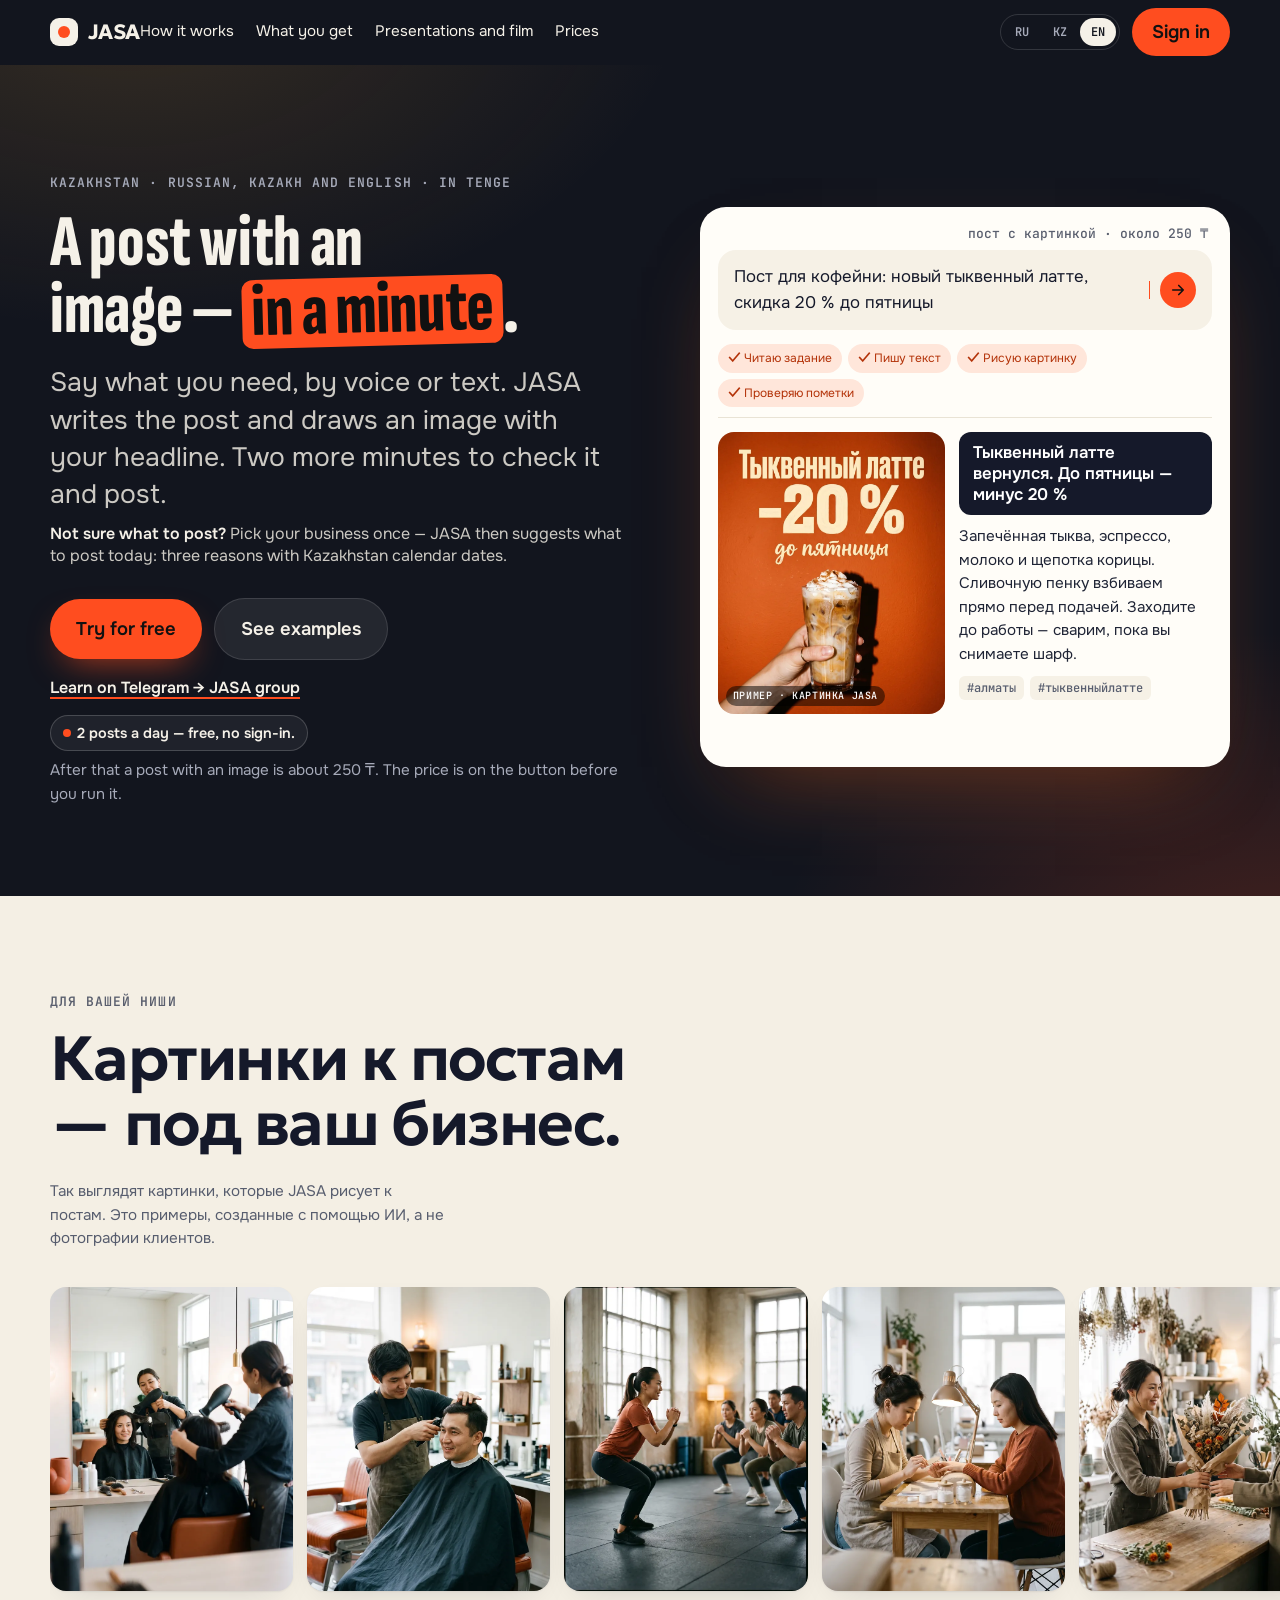
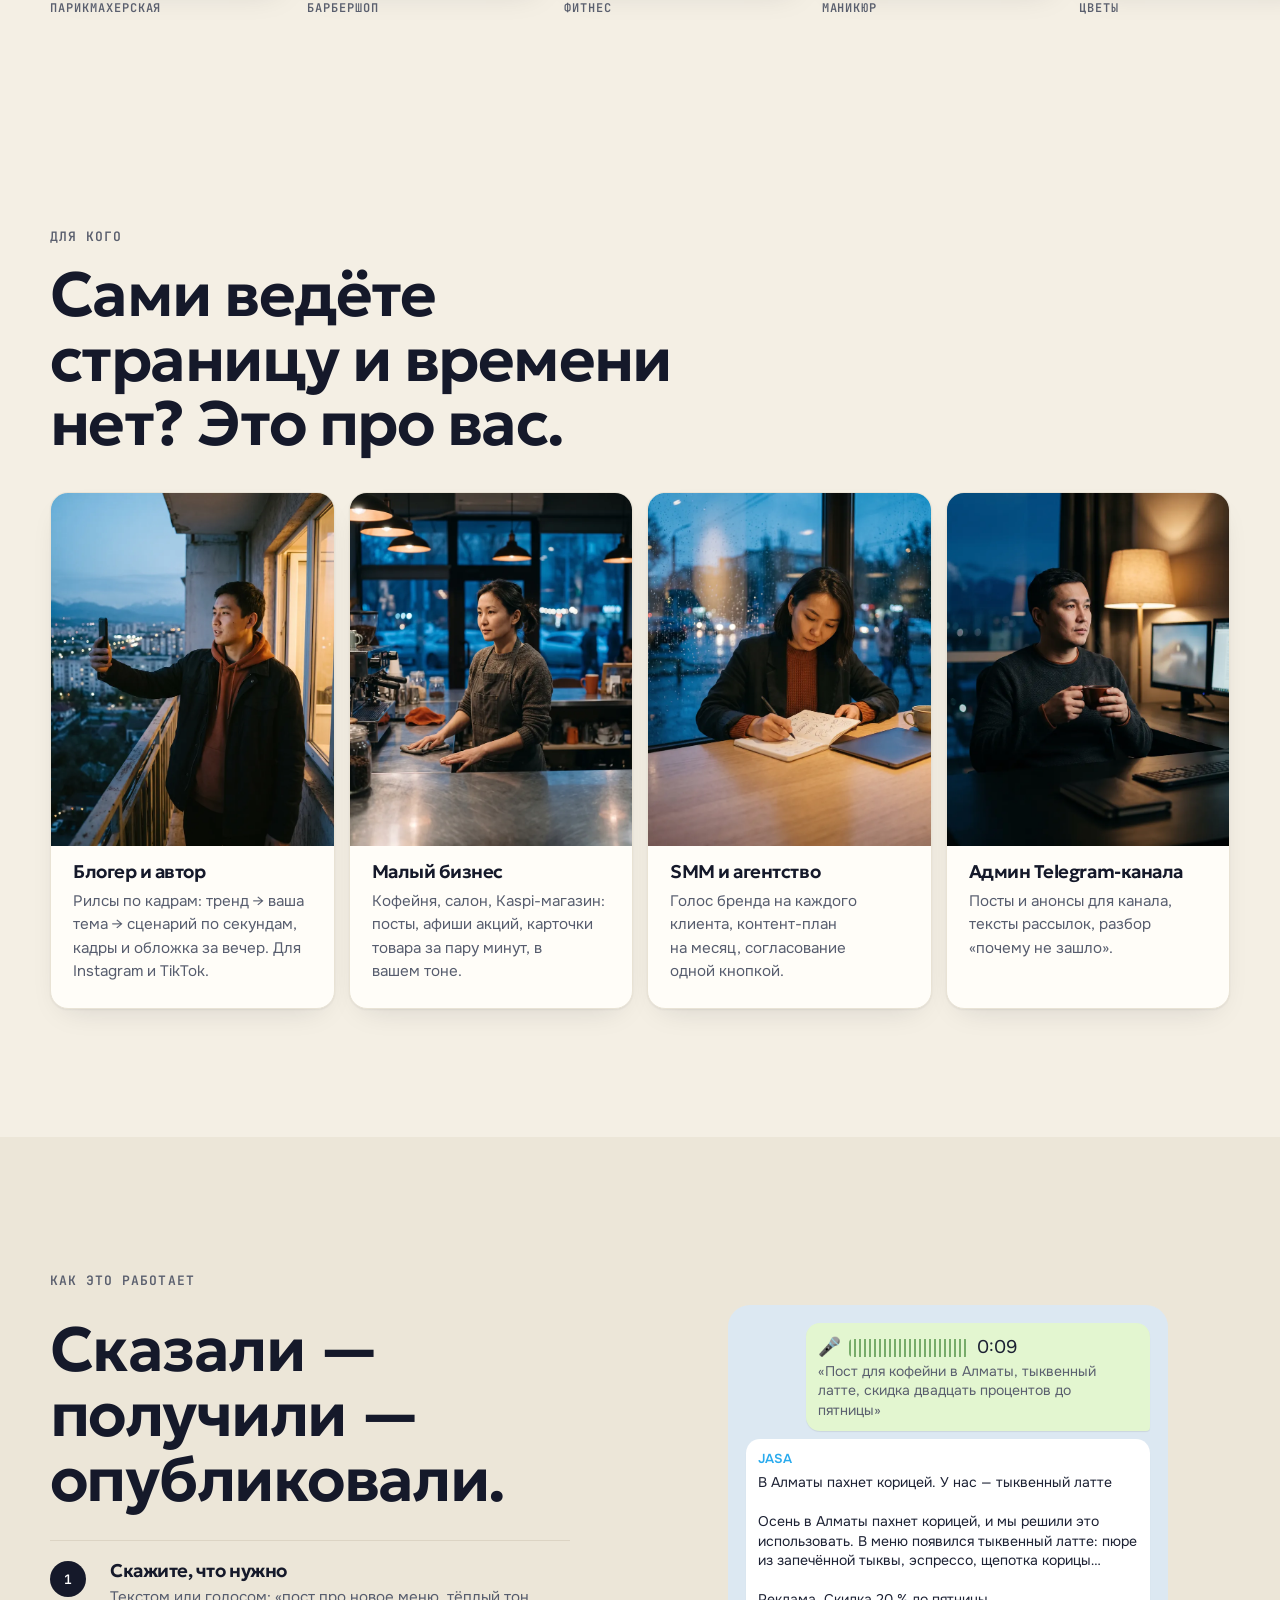
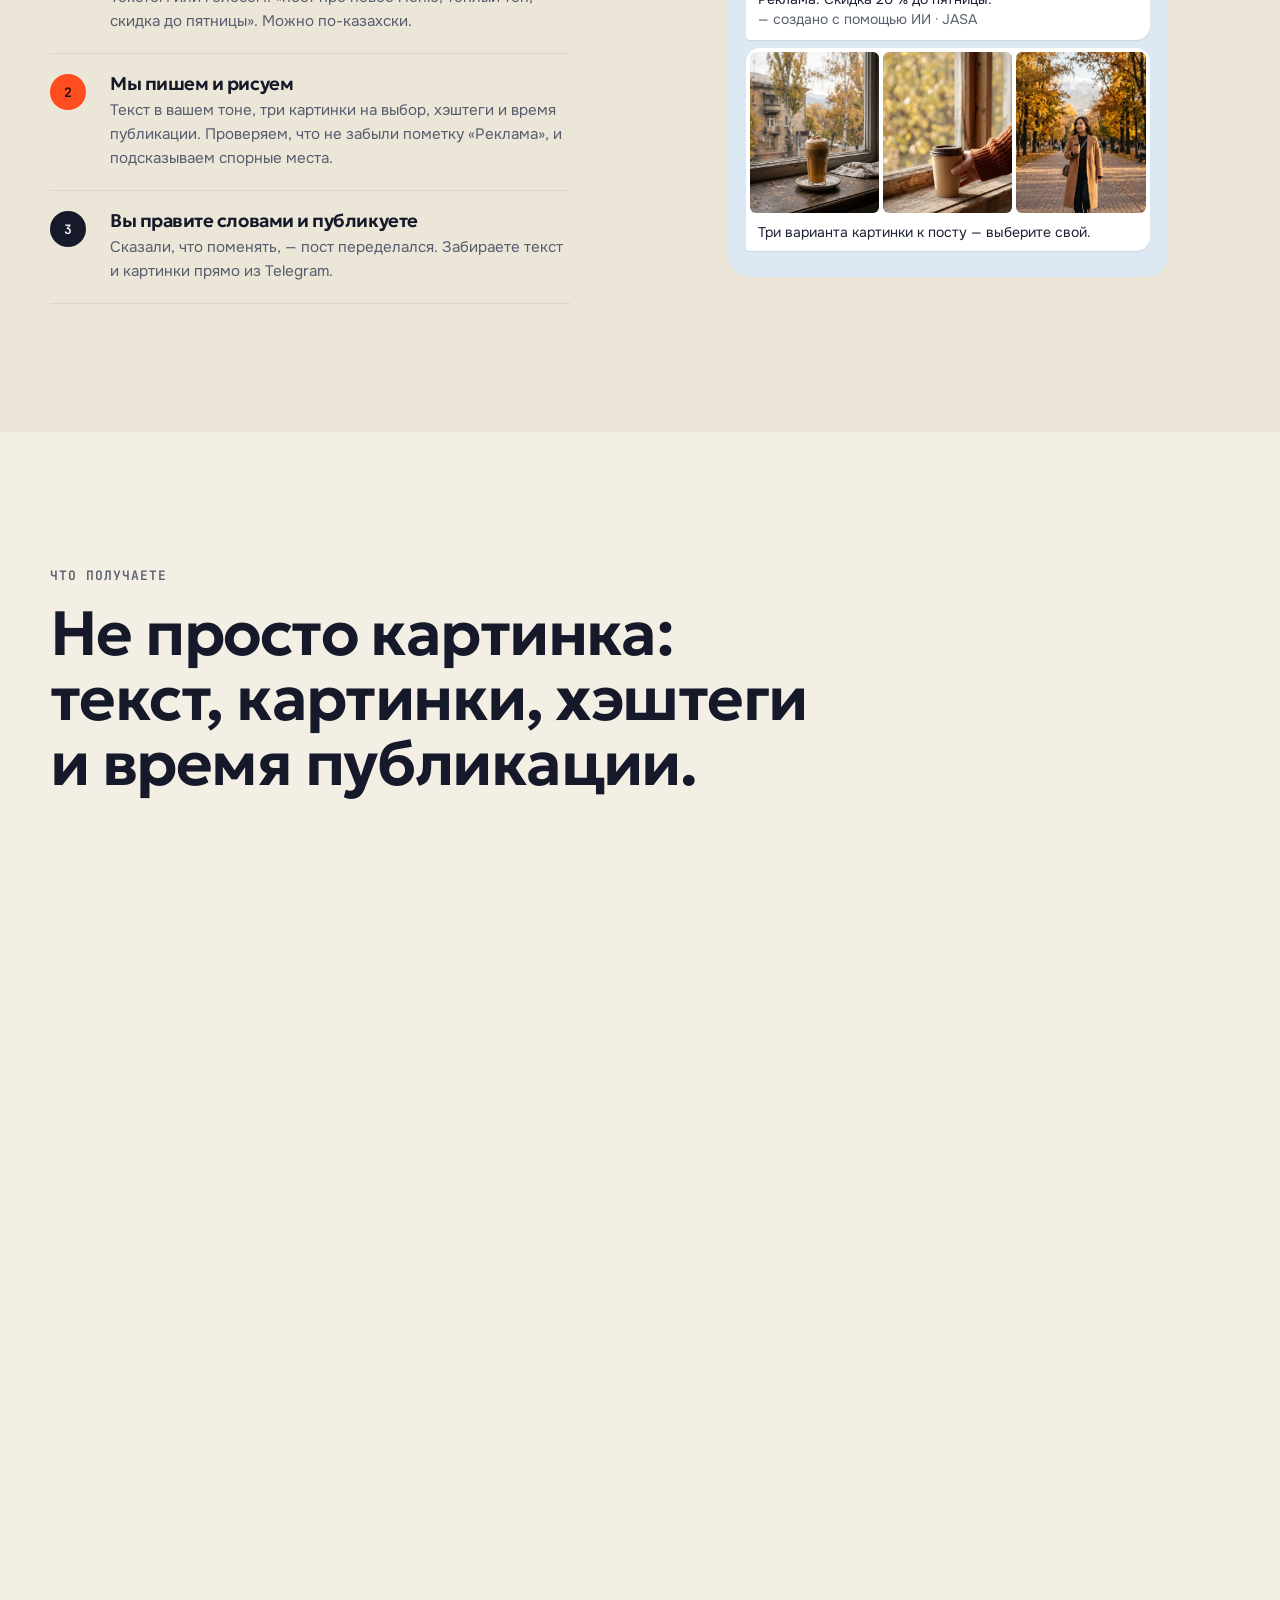
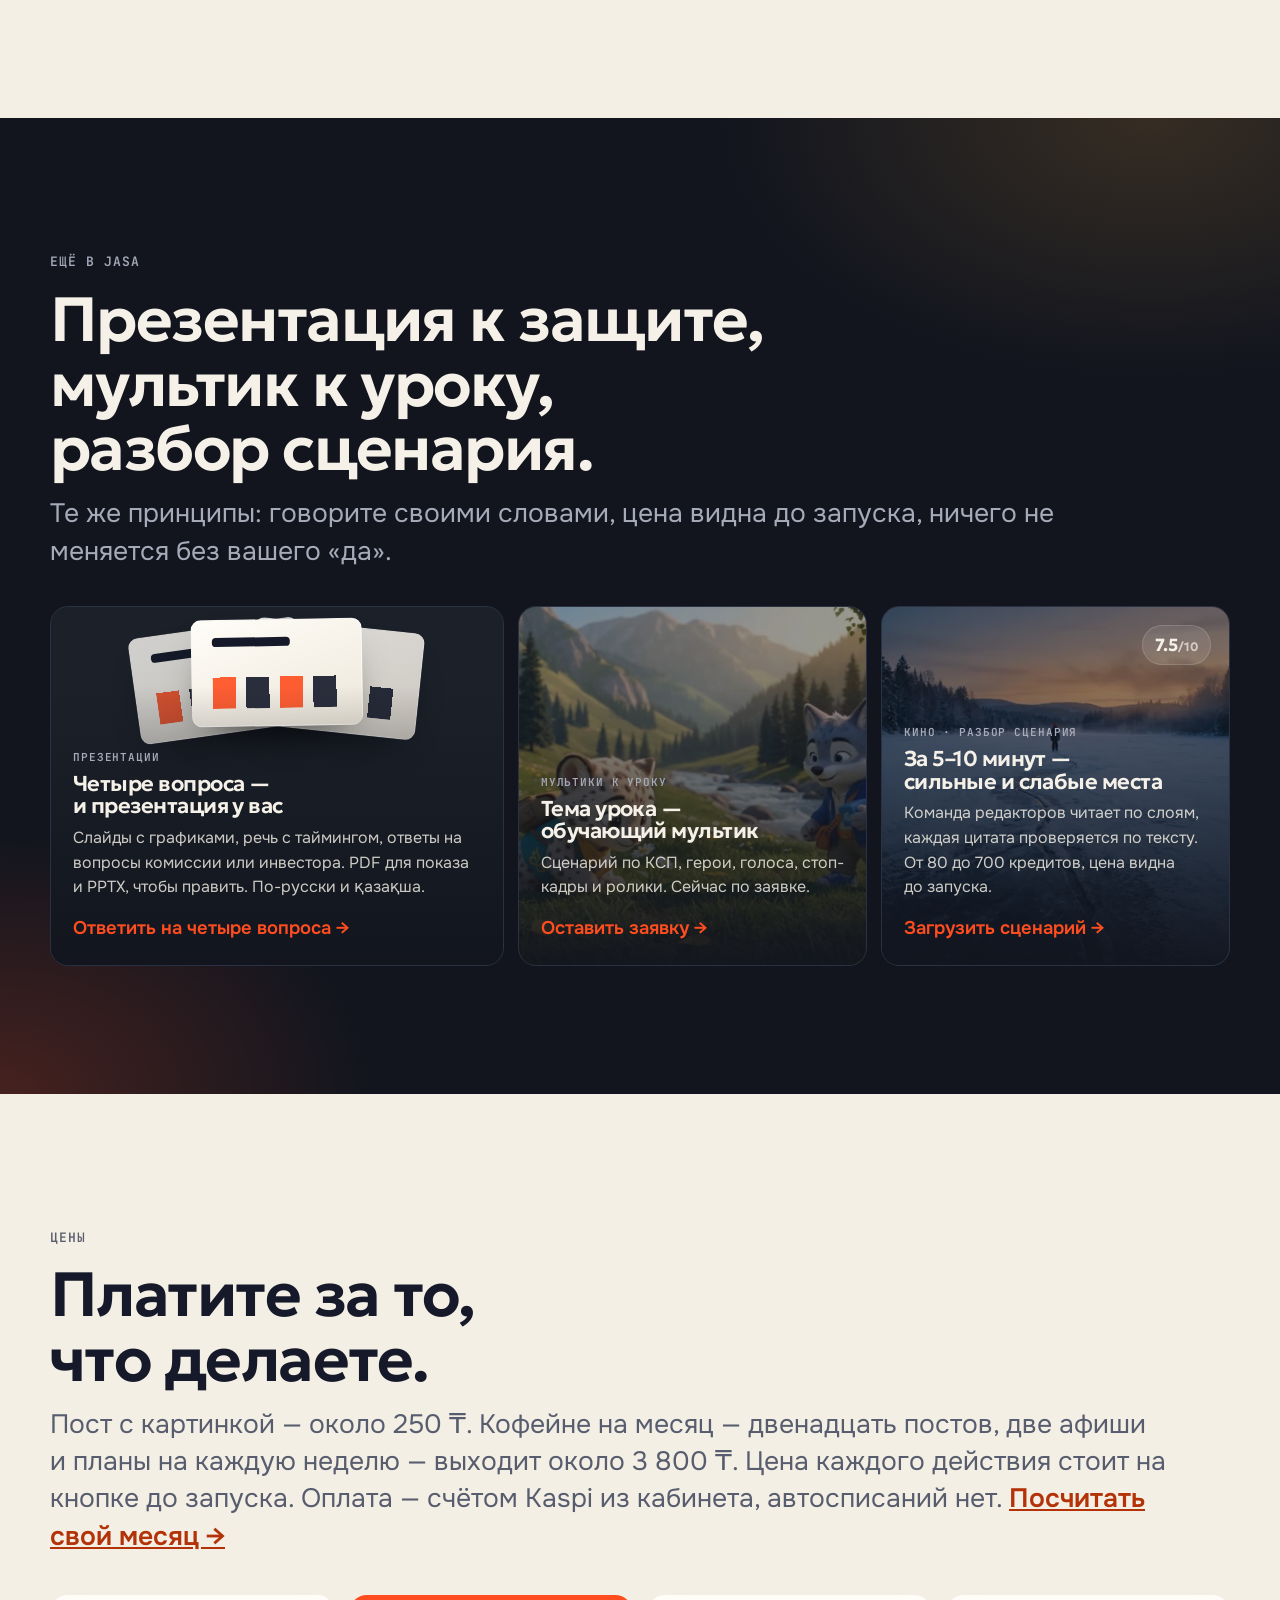
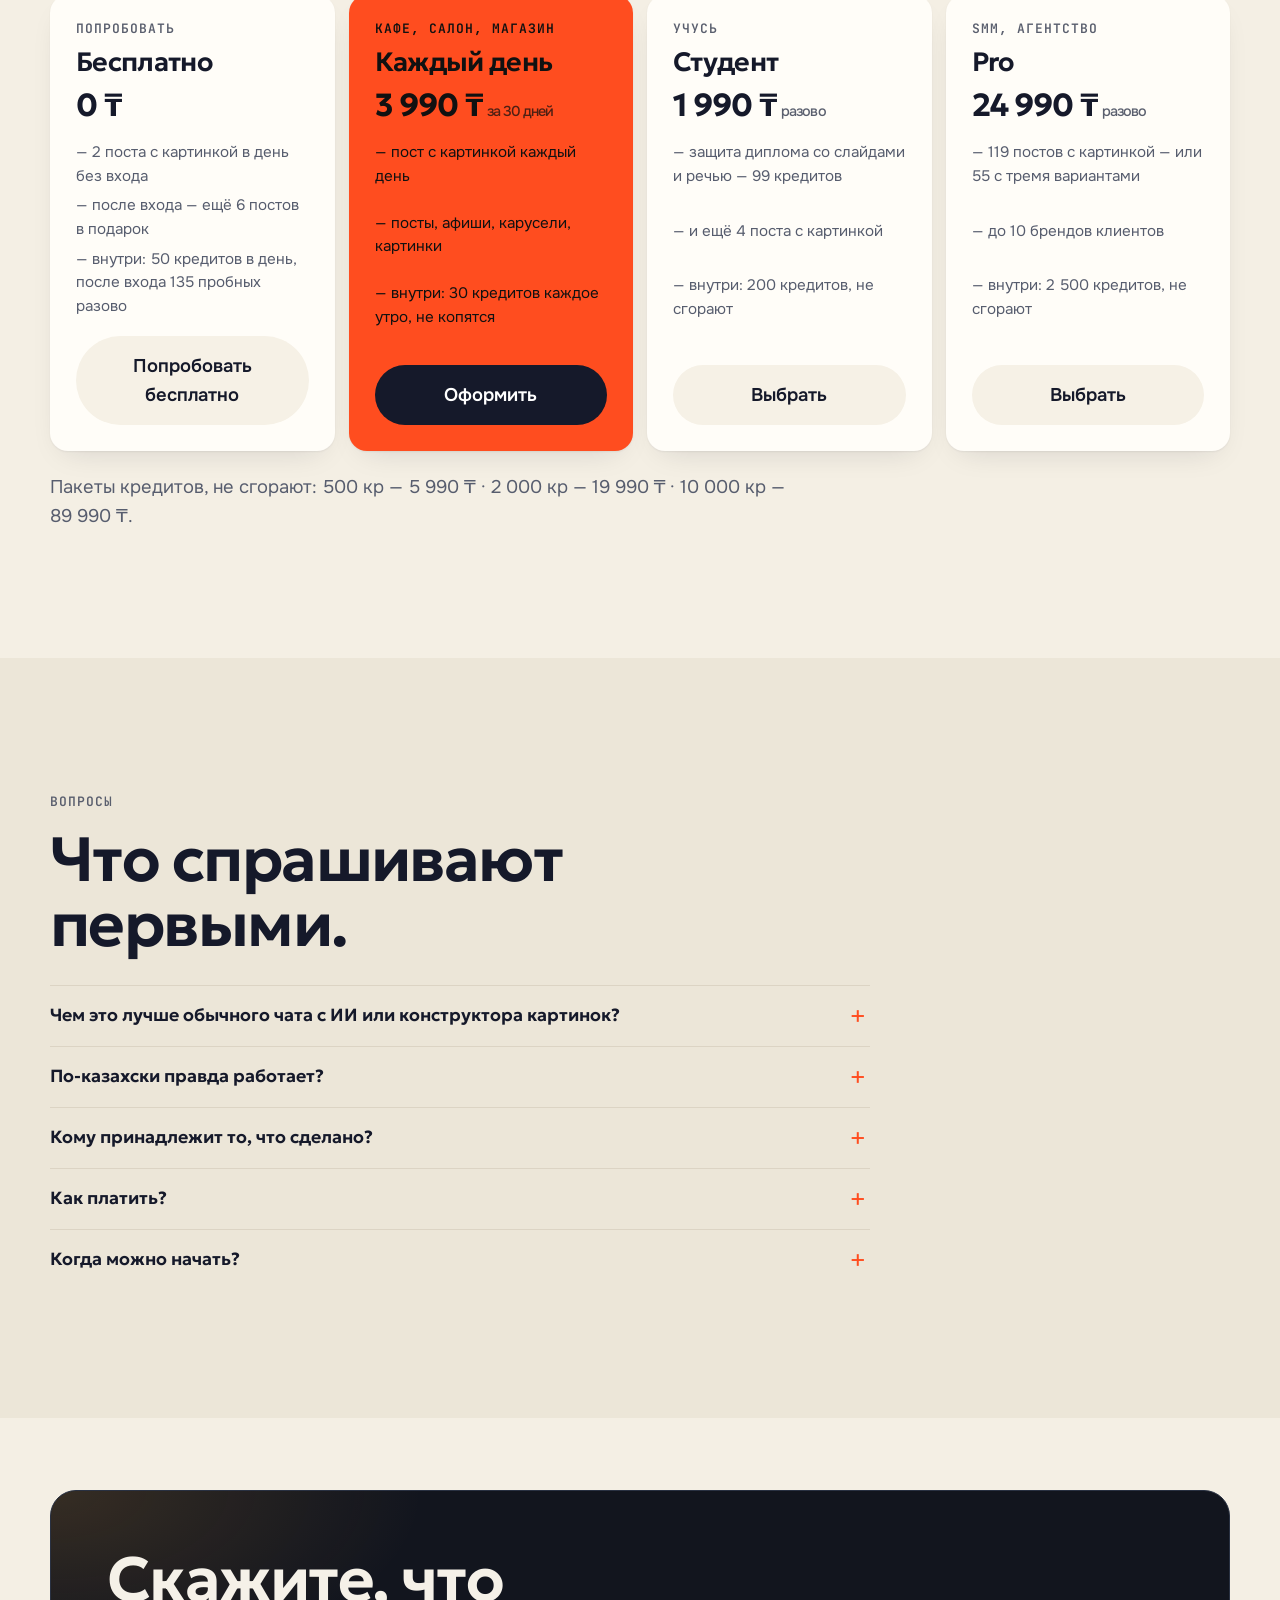
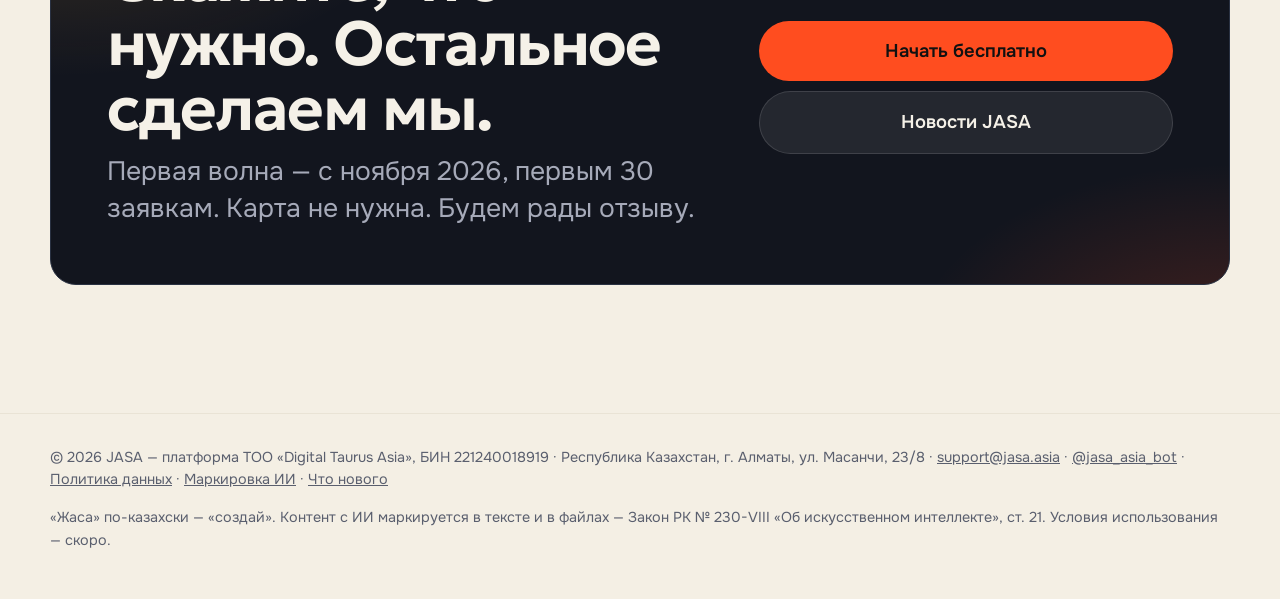
==== index.html @ 9d71e188 "Язык интерфейса RU · KZ · EN: по языку устройства, переключатель в шапке кабинета и лендинга, главны" ====
<!doctype html>
<html lang="ru">
<head>
<meta charset="utf-8">
<meta name="viewport" content="width=device-width, initial-scale=1, viewport-fit=cover">
<title>JASA — скажи, что нужно</title>
<meta name="description" content="JASA — помощник для контента и кино из Казахстана: посты, рилсы, афиши и ведение каналов одним запросом, разбор сценария командой редакторов. Тексты по-русски, по-казахски и по-английски, оплата в тенге.">
<meta name="theme-color" content="#12151E">
<meta property="og:title" content="JASA — скажи, что нужно">
<meta property="og:description" content="Пост, рилс, афиша и сценарий — одним запросом. Казахстан, RU/KZ/EN, тенге.">
<meta property="og:url" content="https://jasa.asia/">
<meta property="og:type" content="website">
<meta property="og:image" content="https://jasa.asia/og.png">
<meta name="twitter:card" content="summary_large_image">
<link rel="canonical" href="https://jasa.asia/">
<link rel="preconnect" href="https://fonts.gstatic.com" crossorigin>
<link rel="preconnect" href="https://fonts.googleapis.com">
<link href="https://fonts.googleapis.com/css2?family=Geologica:wght@400;500;600;700&family=Onest:wght@400;500;600&family=JetBrains+Mono:wght@400;500&family=Sofia+Sans+Extra+Condensed:wght@800&display=swap" rel="stylesheet">
<link rel="icon" href="data:image/svg+xml,%3Csvg xmlns='http://www.w3.org/2000/svg' viewBox='0 0 32 32'%3E%3Crect width='32' height='32' rx='9' fill='%2315192A'/%3E%3Ccircle cx='16' cy='16' r='6' fill='%23FF4D1F'/%3E%3C/svg%3E">
<style>
:root{--bg:#F4EFE4;--bg-2:#ECE6D8;--surface:#FFFDF8;--surface-2:#F6F1E6;--line:#DCD4C4;--line-soft:#E9E3D5;--ink:#15192A;--text:#1F2435;--muted:#575D6E;--dim:#5A5F6E;--accent:#FF4D1F;--accent-ink:#111111;--accent-text:#B33208;--accent-soft:#FFE6DA;--ok:#149A74;
/* ночная сцена «ночной Алматы» — те же значения, что у тёмной темы приложения (app/styles.css) */
--night:#12151E;--night-2:#1B2029;--night-3:#232937;--night-line:#293142;--night-text:#F5F1E8;--night-muted:#A6AAB9;--night-accent:#FF4D1F;--glow-1:rgba(255,77,31,.22);--glow-2:rgba(242,170,61,.16);
--body:Onest,system-ui,sans-serif;--disp:Geologica,Onest,sans-serif;--mono:"JetBrains Mono",ui-monospace,monospace;
--step-0:clamp(1rem,.95rem + .25vw,1.19rem);--step-1:clamp(1.25rem,1.1rem + .7vw,1.75rem);--step-2:clamp(1.6rem,1.3rem + 1.5vw,2.6rem);--step-3:clamp(2.1rem,1.5rem + 3vw,4rem);--step-4:clamp(2.8rem,1.6rem + 5vw,5.2rem);
--ease:cubic-bezier(.16,1,.3,1);--shadow:0 1px 2px rgba(21,25,42,.06),0 12px 32px -16px rgba(21,25,42,.18);--r:18px}
*{box-sizing:border-box}html{scroll-behavior:smooth}
body{margin:0;background:var(--bg);color:var(--text);font:400 var(--step-0)/1.55 var(--body);overflow-x:hidden}
::selection{background:var(--accent);color:#fff}
:focus-visible{outline:2px solid var(--accent);outline-offset:3px;border-radius:6px}
a{color:inherit}h1,h2,h3{font-family:var(--disp);letter-spacing:-.025em;line-height:1.04;margin:0;text-wrap:balance;color:var(--ink)}
h1{font-size:var(--step-4);font-weight:700}
.hero h1{font-size:clamp(2.1rem,1.2rem + 3.6vw,4.4rem)}@media (max-width:1200px){.hero h1{font-size:clamp(2rem,1rem + 2.6vw,2.9rem)}.hero{padding-top:clamp(28px,4vw,48px)}.hero .lead{font-size:1.1rem}}h2{font-size:var(--step-3);font-weight:600}h3{font-size:var(--step-1);font-weight:600}
p{margin:0;max-width:62ch;text-wrap:pretty}.lead{font-size:var(--step-1);color:var(--muted);line-height:1.4}
.caps{font:600 .8125rem/1.3 var(--mono);letter-spacing:.08em;text-transform:uppercase;color:var(--dim)}
.mono{font-family:var(--mono);font-variant-numeric:tabular-nums}.muted{color:var(--muted)}.dim{color:var(--dim)}
.wrap{width:min(1180px,100% - 32px);margin-inline:auto}
section{padding:clamp(72px,10vw,140px) 0}
.btn{display:inline-flex;align-items:center;justify-content:center;gap:10px;padding:16px 26px;border-radius:999px;background:var(--ink);color:#fff;font-weight:600;text-decoration:none;transition:transform .2s var(--ease),background .2s;white-space:nowrap}
.btn:hover{transform:translateY(-2px)}.btn.accent{background:var(--accent);color:var(--accent-ink)}.btn.quiet{background:var(--surface-2);color:var(--ink)}
/* шапка */
header{position:sticky;top:0;z-index:20;background:color-mix(in srgb,var(--bg) 85%,transparent);backdrop-filter:blur(10px);border-bottom:1px solid var(--line-soft);transition:background .3s,border-color .3s}
header.night{background:var(--night);border-color:transparent}header.night .logo,header.night nav{color:var(--night-text)}header.night nav a:hover{color:#fff}header.night .logo i{background:var(--night-text)}
header .wrap{display:flex;align-items:center;justify-content:space-between;height:64px}
.logo{display:flex;align-items:center;gap:10px;font:700 1.3rem var(--disp);letter-spacing:-.03em;color:var(--ink);text-decoration:none}
.logo i{width:28px;height:28px;border-radius:9px;background:var(--ink);position:relative}.logo i::after{content:"";position:absolute;left:8px;top:8px;width:12px;height:12px;border-radius:50%;background:var(--accent)}
header nav{display:flex;gap:22px;font-size:.95rem;color:var(--muted)}header nav a{text-decoration:none}header nav a:hover{color:var(--ink)}
/* hero */
.hero{padding:clamp(56px,8vw,110px) 0 clamp(56px,7vw,96px);background:var(--night);color:var(--night-text);position:relative;overflow:hidden}
.hero::before{content:"";position:absolute;inset:0;pointer-events:none;background:radial-gradient(900px 560px at 10% -10%,var(--glow-2),transparent 62%),radial-gradient(820px 560px at 100% 110%,var(--glow-1),transparent 62%)}
.hero .wrap{position:relative}
.hero h1,.hero .caps{color:var(--night-text)}.hero .caps{color:var(--night-muted)}.hero .lead{color:var(--night-muted)}
.hero .lead{color:color-mix(in srgb,var(--night-text) 82%,transparent)}.hero .trust{color:var(--night-muted);display:flex;flex-wrap:wrap;gap:8px 12px;align-items:center}.hero .trust b{color:var(--night-text);font-weight:600;display:inline-flex;align-items:center;gap:6px;padding:6px 12px;border-radius:999px;border:1px solid rgba(255,255,255,.18);background:rgba(255,255,255,.06);font-size:.9rem}.hero .trust b::before{content:"";width:8px;height:8px;border-radius:50%;background:var(--night-accent)}
.hero .btn.quiet{background:rgba(255,255,255,.08);color:var(--night-text);border:1px solid rgba(255,255,255,.12)}.hero .btn.quiet:hover{background:rgba(255,255,255,.14)}
.hero .btn.accent{background:var(--night-accent);box-shadow:0 14px 34px -14px rgba(255,77,31,.75)}
.hero .demo{box-shadow:0 1px 0 rgba(255,255,255,.08) inset,0 40px 90px -40px rgba(255,120,60,.45),0 30px 60px -30px rgba(0,0,0,.6)}
.hero .grid{display:grid;grid-template-columns:1.05fr .95fr;gap:clamp(28px,5vw,72px);align-items:center}
.hero h1{font-family:"Sofia Sans Extra Condensed",var(--disp);font-weight:800;font-size:clamp(4rem,1.6rem + 3.7vw,5.8rem);line-height:.92;letter-spacing:-.005em}
.hero h1 em{font-style:normal;color:var(--accent-ink);background:var(--night-accent);padding:0 .13em .03em;border-radius:.15em;display:inline-block;transform:rotate(-1.5deg)}
.hero .lead b{color:var(--night-text);font-weight:600}
/* живой кадр: настоящая картинка JASA рядом с обещанием; слева картинка, справа первая строка и текст */
.demo .sheet.kadr-sheet{display:grid;grid-template-columns:minmax(0,46%) minmax(0,1fr);gap:0 14px;align-content:start}
.demo .kadr{grid-row:1 / span 4;position:relative;border-radius:16px;overflow:hidden;aspect-ratio:800/993;background:#C2491C}
.demo .kadr img{display:block;width:100%;height:100%;object-fit:cover}
.demo .kadr small{position:absolute;left:8px;bottom:8px;font:500 10px/1 var(--mono);letter-spacing:.06em;text-transform:uppercase;padding:5px 7px;border-radius:999px;background:rgba(0,0,0,.5);color:#fff}
@media (max-width:900px){.demo .sheet.kadr-sheet{grid-template-columns:minmax(0,1fr)}.demo .kadr{grid-row:auto;margin-bottom:12px;max-height:62vh}}
.hero .cta{display:flex;gap:12px;flex-wrap:wrap;margin-top:30px;align-items:center}.hero .cta .btn{white-space:normal;text-align:center}
.hero .trust{margin-top:14px;font-size:.95rem;color:var(--night-muted)}
header .ui-seg{display:inline-flex;gap:2px;padding:3px;border-radius:999px;border:1px solid rgba(255,255,255,.14);margin-left:auto;margin-right:12px}header .ui-seg button{min-width:36px;height:28px;padding:0 8px;border-radius:999px;font:600 12px/1 var(--mono);letter-spacing:.04em;color:var(--night-muted);background:none;border:0;cursor:pointer}header .ui-seg button.on{background:var(--night-text);color:var(--night)}@media (max-width:900px){header .ui-seg{margin-right:8px}}
.hero .gr-line{margin-top:16px;font-size:1rem}.hero .gr-line a{color:var(--night-text);font-weight:600;text-decoration:underline;text-decoration-color:var(--night-accent);text-underline-offset:4px;text-decoration-thickness:2px}
/* живой лист */
.demo{background:var(--surface);border-radius:26px;box-shadow:var(--shadow);padding:18px;position:relative}
.demo .ask{display:flex;align-items:center;gap:10px;background:var(--surface-2);border-radius:18px;padding:14px 16px;font-size:1.05rem;color:var(--ink);min-height:54px}
.demo .ask .cur{display:inline-block;width:2px;height:1.1em;background:var(--accent);vertical-align:-2px;animation:blink 1s steps(2) infinite}
@keyframes blink{50%{opacity:0}}
.demo .go{margin-left:auto;width:36px;height:36px;border-radius:50%;background:var(--accent);display:grid;place-items:center;flex:none}
.demo .go svg{width:18px;height:18px;stroke:var(--accent-ink);fill:none;stroke-width:2.2;stroke-linecap:round;stroke-linejoin:round}
.demo .crew{display:flex;gap:6px;flex-wrap:wrap;margin:14px 0 10px}.demo .crew span{font-size:12px;padding:5px 10px;border-radius:999px;background:var(--surface-2);color:var(--dim);transition:all .4s}
.demo .crew span.on{background:var(--accent-soft);color:var(--accent-text)}.demo .crew span.on::before{content:"✓ ";font-weight:700}
.demo .sheet{display:flex;flex-direction:column}
@media (max-width:900px){.demo .hook{order:-2}.demo .imgs{order:-1;margin:0 0 12px}.demo .txt:nth-of-type(n+3){display:none}}
.demo .sheet{border-top:1px solid var(--line-soft);padding-top:14px;min-height:260px}
.js .demo .ln{opacity:0;transform:translateY(8px);transition:opacity .6s var(--ease),transform .6s var(--ease)}
.js .demo .ln.in{opacity:1;transform:none}
.demo .hook{font:600 1.05rem var(--body);color:var(--ink);background:var(--ink);color:#fff;padding:10px 14px;border-radius:12px;margin-bottom:10px}
.demo .txt{font-size:.95rem;line-height:1.55;color:var(--text)}
.demo .tags{display:flex;gap:6px;flex-wrap:wrap;margin-top:10px}.demo .tags b{font:500 12px var(--mono);color:var(--muted);background:var(--surface-2);padding:4px 8px;border-radius:6px}
.demo .imgs{display:grid;grid-template-columns:repeat(3,1fr);gap:8px;margin-top:12px}
.demo .img{aspect-ratio:4/5;border-radius:12px;background:linear-gradient(160deg,#EDE7DA,#FFE8DF);position:relative;overflow:hidden}
.demo .img::after{content:"";position:absolute;inset:0;background:linear-gradient(120deg,transparent 30%,rgba(255,255,255,.6) 50%,transparent 70%);transform:translateX(-100%);animation:shine 2.4s 1.2s var(--ease) forwards}
@keyframes shine{to{transform:translateX(100%)}}
.demo .img small{position:absolute;left:10px;bottom:10px;font-size:12px;color:var(--ink);background:rgba(255,253,248,.85);padding:4px 8px;border-radius:8px}
.demo .meta{display:block;text-align:right;font:500 13px var(--mono);color:var(--dim);margin:0 4px 8px}
/* картинки */
.demo .img img{position:absolute;inset:0;width:100%;height:100%;object-fit:cover}
.who .ph{aspect-ratio:4/5;border-radius:0;overflow:hidden;margin:0 -22px 16px;background:var(--bg-2)}.who .ph img{width:100%;height:100%;object-fit:cover;object-position:50% 30%;display:block}
.card .cover{aspect-ratio:9/16;max-height:300px;border-radius:12px;overflow:hidden;margin-top:14px;background:var(--bg-2)}.card .cover img{width:100%;height:100%;object-fit:cover;display:block}
.poster{position:relative;overflow:hidden}.poster img{position:absolute;inset:0;width:100%;height:100%;object-fit:cover;z-index:0}.poster::after{content:"";position:absolute;inset:0;background:linear-gradient(180deg,rgba(21,25,42,.15),rgba(21,25,42,.85));z-index:0}.poster>*{position:relative;z-index:1}
.kino .still{aspect-ratio:21/9;border-radius:var(--r);overflow:hidden;margin-top:36px;position:relative;background:#0e1120}.kino .still img{width:100%;height:100%;object-fit:cover;display:block;opacity:.92}.kino .still span{position:absolute;left:18px;bottom:16px;font:500 12px var(--mono);color:rgba(255,255,255,.75);letter-spacing:.06em;text-transform:uppercase}
/* как приходит в Telegram */
.tgdemo{display:grid;grid-template-columns:1.1fr .9fr;gap:clamp(24px,5vw,64px);align-items:start;margin-top:12px}
.tgwrap{padding:18px;border-radius:22px;background:#DCE8F2;max-width:440px}
.tgmsg{background:#fff;border-radius:14px 14px 14px 4px;padding:10px 12px;box-shadow:0 1px 1px rgba(0,0,0,.08);margin-bottom:8px;color:#1C2133}
.tgname{font-weight:600;color:#2AABEE;font-size:13px;margin-bottom:4px}.tgtext{white-space:pre-wrap;font-size:14px;line-height:1.4}
.tgalbum{display:grid;grid-template-columns:repeat(3,1fr);gap:4px;padding:4px}.tgalbum img{width:100%;height:auto;aspect-ratio:4/5;object-fit:cover;border-radius:6px;display:block}.tgalbum .tgtext{grid-column:1/-1;padding:6px 8px 4px}
.tgme{background:#E3F6D0;border-radius:14px 14px 4px 14px;margin-left:auto;max-width:85%}
.tgvoice{display:flex;align-items:center;gap:8px}.tgvoice i{display:block;width:120px;height:18px;background:repeating-linear-gradient(90deg,#4A8C3F 0 2px,transparent 2px 5px);border-radius:4px;opacity:.7}
@media (max-width:900px){.tgdemo{grid-template-columns:1fr}.tgdemo .tgwrap{order:-1;max-width:none}.tgdemo .steps{margin-top:20px}}
/* лента для кого */
.who{display:grid;grid-template-columns:repeat(auto-fit,minmax(220px,1fr));gap:14px;margin-top:36px}
.who>div{padding:0 22px 24px;border-radius:var(--r);background:var(--surface);box-shadow:var(--shadow);overflow:hidden;border:1px solid var(--line-soft)}
.who h3{font-size:1.15rem;margin-bottom:8px}.who p{font-size:.95rem;color:var(--muted)}
/* как работает */
.steps{display:grid;gap:0;margin-top:28px;max-width:520px}
.step{display:grid;grid-template-columns:44px 1fr;gap:16px;padding:20px 0;border-top:1px solid var(--line)}
.step:last-child{border-bottom:1px solid var(--line)}
.step .n{width:36px;height:36px;border-radius:50%;background:var(--ink);color:#fff;display:grid;place-items:center;font:600 13px var(--mono)}.step h3{margin-bottom:6px;font-size:1.15rem}.step p{color:var(--muted);font-size:.95rem}
.step:nth-child(2) .n{background:var(--accent);color:var(--accent-ink)}
/* три листа */
.three{display:grid;grid-template-columns:repeat(3,1fr);gap:18px;margin-top:40px;align-items:start}
.card{background:var(--surface);border-radius:var(--r);box-shadow:var(--shadow);padding:22px}
.card{border:1px solid var(--line-soft)}.card .kind{font:600 11px var(--mono);letter-spacing:.08em;text-transform:uppercase;padding:6px 10px;border-radius:999px;background:var(--ink);color:#fff;display:inline-block;margin-bottom:12px}
.card h3{margin-bottom:8px}.card p{font-size:.95rem;color:var(--muted)}
.tl{border-left:2px solid var(--line-soft);margin:14px 0 0 6px;display:grid;gap:10px}
.tl div{padding-left:14px;position:relative;font-size:.9rem}.tl div::before{content:"";position:absolute;left:-6px;top:6px;width:10px;height:10px;border-radius:50%;background:var(--surface);border:2px solid var(--accent)}
.tl b{font:500 12px var(--mono);color:var(--accent-text);display:block}
.poster{aspect-ratio:4/5;border-radius:12px;background:linear-gradient(160deg,#15192A,#3B4A8C);color:#fff;padding:16px;display:flex;flex-direction:column;justify-content:space-between;margin-top:14px}
.poster .h{font:700 1.5rem/1 var(--disp);letter-spacing:-.03em}.poster .s{font-size:12px;opacity:.85}
.plan{display:grid;gap:6px;margin-top:14px}.plan div{display:grid;grid-template-columns:36px 1fr;gap:10px;font-size:.9rem;padding:8px 10px;border-radius:10px;background:var(--surface-2)}.plan b{font:500 12px var(--mono);color:var(--accent-text)}
/* кино */
.mlt{display:grid;grid-template-columns:1.25fr 1fr;gap:28px;align-items:start;margin-top:28px}.mlt>div{min-width:0}
.mlt video{width:100%;height:auto;aspect-ratio:16/9;border-radius:var(--r);background:#000;display:block;box-shadow:var(--shadow)}
.mlt .kadry{display:grid;grid-template-columns:1fr 1fr;gap:10px}.mlt .kadry img{width:100%;height:auto;aspect-ratio:16/9;object-fit:cover;border-radius:12px;display:block}
.mlt .shagi{display:flex;flex-wrap:wrap;gap:6px;margin:18px 0 0;padding:0;list-style:none}.mlt .shagi li{font-size:.85rem;padding:5px 10px;border-radius:999px;background:var(--surface);border:1px solid var(--line)}
.mlt .golosa{display:grid;gap:8px;margin-top:16px}.mlt .golosa div{display:flex;align-items:center;gap:10px;font-size:.9rem}.mlt .golosa b{min-width:56px}.mlt audio{height:34px;flex:1;min-width:0;width:100%}
.mlt .ii{font-size:.8rem;color:var(--dim);margin-top:8px}
@media (max-width:860px){.mlt{grid-template-columns:1fr}}
#prezentacii .shagi{display:flex;flex-wrap:wrap;gap:6px;margin:20px 0 0;padding:0;list-style:none}#prezentacii .shagi li{font-size:.85rem;padding:5px 11px;border-radius:999px;background:var(--surface);border:1px solid var(--line)}
#prezentacii .cta{display:flex;gap:10px 16px;flex-wrap:wrap;align-items:center}#prezentacii .cta .btn{white-space:normal;text-align:center}
#prezentacii .ii{font-size:.85rem;color:var(--dim)}
.mp{position:relative;border-radius:var(--r);overflow:hidden;box-shadow:var(--shadow);background:#000}
.mp video{box-shadow:none;border-radius:0}
.mp-big{position:absolute;inset:0;display:grid;place-items:center;background:linear-gradient(180deg,rgba(21,25,42,0),rgba(21,25,42,.35));border:0;cursor:pointer;padding:0}
.mp-big span{width:76px;height:76px;border-radius:50%;background:var(--accent);display:grid;place-items:center;box-shadow:0 8px 24px rgba(0,0,0,.25);transition:transform .2s var(--ease)}
.mp-big:hover span{transform:scale(1.06)}.mp-big svg{width:30px;height:30px;fill:var(--accent-ink);margin-left:4px}
.ap{display:flex;align-items:center;gap:10px;flex:1;min-width:0}
.ap button{width:40px;height:40px;border-radius:50%;border:0;background:var(--accent);display:grid;place-items:center;cursor:pointer;flex:none}
.ap button svg{width:16px;height:16px;fill:var(--accent-ink)}
.ap .tr{flex:1;height:4px;border-radius:2px;background:var(--line);position:relative;cursor:pointer}.ap .tr i{position:absolute;left:0;top:0;bottom:0;width:0;border-radius:2px;background:var(--accent)}
.ap time{font:500 12px var(--mono);color:var(--dim);min-width:36px;text-align:right;font-variant-numeric:tabular-nums}
.kino{background:var(--ink);color:#fff}.kino h2,.kino h3{color:#fff}.kino .lead{color:rgba(255,255,255,.7)}
/* ещё в JASA — ночная витрина трёх направлений */
.eshche{background:var(--night);color:var(--night-text);position:relative;overflow:hidden}
.eshche::before{content:"";position:absolute;inset:0;pointer-events:none;background:radial-gradient(700px 420px at 90% 0%,var(--glow-2),transparent 62%),radial-gradient(600px 420px at 0% 100%,var(--glow-1),transparent 62%)}
.eshche .wrap{position:relative}.eshche h2{color:var(--night-text)}.eshche .caps{color:var(--night-muted)}.eshche .lead{color:var(--night-muted)}
.tiles{display:grid;grid-template-columns:1.3fr 1fr 1fr;gap:14px;margin-top:36px}
.tile{position:relative;display:flex;flex-direction:column;justify-content:flex-end;min-height:360px;padding:22px;border-radius:var(--r);background:var(--night-2);border:1px solid var(--night-line);color:var(--night-text);text-decoration:none;overflow:hidden;transition:transform .25s var(--ease),border-color .25s}
.js .rv.in.tile:hover,.tile:hover{transform:translateY(-3px);border-color:rgba(255,255,255,.22)}
.tile img{position:absolute;inset:0;width:100%;height:100%;object-fit:cover;opacity:.55;z-index:0;transition:opacity .4s,transform .6s var(--ease)}.tile:hover img{opacity:.7;transform:scale(1.03)}
.tile::after{content:"";position:absolute;inset:0;z-index:1;background:linear-gradient(180deg,rgba(18,21,30,0) 22%,rgba(18,21,30,.96))}
.tile>*{position:relative;z-index:2}
.tile .kind{font:600 11px/1 var(--mono);letter-spacing:.08em;text-transform:uppercase;color:var(--night-muted);margin-bottom:10px}
.tile h3{color:var(--night-text);font-size:1.35rem;margin-bottom:8px}.tile p{color:color-mix(in srgb,var(--night-text) 82%,transparent);font-size:1rem;max-width:40ch}
.tile .go{margin-top:14px;font-weight:600;color:var(--night-accent)}
.tile .slides{position:absolute;left:22px;right:22px;top:12px;height:100px;z-index:0;display:block}
.tile .slides i{position:absolute;left:50%;top:0;width:42%;aspect-ratio:16/10;border-radius:10px;background:linear-gradient(160deg,#FFFDF8,#EDE7DA);border:1px solid rgba(255,255,255,.5);box-shadow:0 20px 40px -20px rgba(0,0,0,.7);transform:translateX(-50%) rotate(var(--r)) translateX(var(--dx));overflow:hidden}
.tile .slides i::before{content:"";position:absolute;left:12%;top:16%;width:46%;height:9%;border-radius:4px;background:#15192A}
.tile .slides i::after{content:"";position:absolute;left:12%;right:12%;bottom:16%;height:34%;background:linear-gradient(90deg,var(--accent) 0 18%,transparent 18% 26%,#15192A 26% 44%,transparent 44% 52%,var(--accent) 52% 70%,transparent 70% 78%,#15192A 78% 96%,transparent 96%);opacity:.9;-webkit-mask:linear-gradient(180deg,transparent 0 10%,#000 10%);mask:linear-gradient(180deg,transparent 0 10%,#000 10%)}
.tile .slides i:nth-child(1){--r:-8deg;--dx:-34%;opacity:.8}.tile .slides i:nth-child(2){--r:6deg;--dx:34%;opacity:.85}.tile .slides i:nth-child(3){--r:-1deg;--dx:0;z-index:1}
.tile .score{position:absolute;top:18px;right:18px;z-index:1;font:700 1.1rem var(--disp);padding:8px 12px;border-radius:999px;background:rgba(255,255,255,.1);border:1px solid rgba(255,255,255,.14);display:block}
@media (max-width:900px){.tiles{grid-template-columns:1fr}.tile{min-height:220px}}
.kino .grid{display:grid;grid-template-columns:1fr 1fr;gap:clamp(28px,5vw,72px);align-items:start;margin-top:40px}
.ring{width:150px;height:150px;border-radius:50%;display:grid;place-items:center;background:conic-gradient(var(--accent) 75%,rgba(255,255,255,.12) 0);position:relative;flex:none}
.ring::before{content:"";position:absolute;inset:12px;border-radius:50%;background:var(--ink)}
.ring b{position:relative;font:700 2.6rem var(--disp);letter-spacing:-.04em}.ring b small{font-size:1rem;opacity:.6;font-weight:500}
.score{display:flex;gap:24px;align-items:center}
.lay{display:grid;grid-template-columns:150px 1fr 30px;gap:12px;align-items:center;font-size:.95rem;margin-top:10px}
.lay .bar{height:8px;border-radius:4px;background:rgba(255,255,255,.12);overflow:hidden}.lay .bar i{display:block;height:100%;background:#fff;width:var(--w)}.lay .bar i.top{background:var(--accent)}
.lay .n{font-family:var(--mono);text-align:right}
.zen{padding:20px 22px;border-radius:var(--r);background:rgba(255,255,255,.06);border:1px solid rgba(255,255,255,.12)}
.zen .caps{color:rgba(255,255,255,.55)}.zen p{color:rgba(255,255,255,.85);font-size:.95rem;margin-top:8px}
.agents{display:flex;flex-wrap:wrap;gap:8px;margin-top:22px}.agents span{font-size:13px;padding:7px 12px;border-radius:999px;background:rgba(255,255,255,.08);color:rgba(255,255,255,.85)}
/* тарифы */
.tiers{display:grid;grid-template-columns:repeat(auto-fit,minmax(230px,1fr));gap:14px;margin-top:40px}
.tier{background:var(--surface);border-radius:var(--r);box-shadow:var(--shadow);padding:26px;display:flex;flex-direction:column;gap:10px}
.tier.hot{background:var(--accent);color:var(--accent-ink)}.tier.hot h3,.tier.hot .price,.tier.hot .caps,.tier.hot li{color:var(--accent-ink)}
.tier .price{font:700 2rem var(--disp);letter-spacing:-.03em;color:var(--ink)}.tier .price small{font:500 .9rem var(--body);color:var(--dim)}.tier.hot .price small{color:var(--accent-ink);opacity:.75}
.tier ul{margin:6px 0 0;padding:0;list-style:none;display:grid;gap:6px;font-size:.95rem;color:var(--muted)}.tier li::before{content:"— "}
.tier ul{flex:1}.tier .btn{margin-top:8px;white-space:normal;text-align:center}.tier.hot .btn{background:var(--ink);color:#fff}
/* faq */
details{border-top:1px solid var(--line);padding:18px 0}details summary{cursor:pointer;font:600 1.1rem var(--disp);color:var(--ink);list-style:none;display:flex;justify-content:space-between;gap:16px}
.faq{max-width:820px;margin-left:calc((100% - min(1180px, 100% - 32px)) / 2)}
details summary::after{content:"+";color:var(--accent);font-weight:400;flex:none;font-size:1.5rem;line-height:1;width:24px;text-align:center}details[open] summary::after{content:"–"}details p{margin-top:10px;color:var(--text)}details summary:hover{color:var(--accent-text)}
/* финал */
.final{text-align:left;padding-top:clamp(40px,6vw,72px)}.final .box{position:relative;overflow:hidden;background:var(--night);color:var(--night-text);border-radius:26px;border:1px solid var(--night-line);padding:clamp(28px,5vw,56px);display:grid;grid-template-columns:1.2fr .8fr;gap:32px;align-items:center}
.final .box::before{content:"";position:absolute;inset:0;pointer-events:none;background:radial-gradient(600px 300px at 0% 0%,var(--glow-2),transparent 62%),radial-gradient(520px 320px at 100% 120%,var(--glow-1),transparent 62%)}
.final .box>*{position:relative}.final h2{color:var(--night-text)}.final .lead{color:var(--night-muted)}.final .btn.quiet{background:rgba(255,255,255,.08);color:var(--night-text);border:1px solid rgba(255,255,255,.12)}.final .btn.accent{background:var(--night-accent)}
/* лента «Картинки под вашу нишу» — примеры, а не работы клиентов */
.niche{padding:clamp(56px,7vw,96px) 0 clamp(40px,5vw,72px)}
.niche .head{display:flex;justify-content:space-between;align-items:end;gap:24px;flex-wrap:wrap}
.niche .note{max-width:44ch;font-size:.95rem;color:var(--muted)}
.strip{display:flex;gap:14px;overflow-x:auto;scroll-snap-type:x mandatory;scroll-padding:0 16px;margin:32px -16px 0;padding:4px 16px 14px;scrollbar-width:thin}
.strip figure{flex:0 0 clamp(210px,19vw,262px);margin:0;scroll-snap-align:start}
.strip img{display:block;width:100%;height:auto;aspect-ratio:4/5;object-fit:cover;border-radius:16px;box-shadow:var(--shadow);background:var(--bg-2)}
.strip figcaption{margin-top:10px;font:600 .75rem/1.2 var(--mono);letter-spacing:.08em;text-transform:uppercase;color:var(--dim)}
@media (max-width:900px){.strip figure{flex-basis:62%}}
@media (min-width:1260px){.strip{margin-left:0;margin-right:calc((100vw - 1180px) / -2);padding-left:0}}
footer{padding:32px 0 48px;border-top:1px solid var(--line-soft);font-size:.9rem;color:var(--dim)}footer .wrap{display:flex;justify-content:space-between;gap:16px;flex-wrap:wrap}
.sticky{display:none}.hint-swipe{display:none}.caps-m{display:none}
.js .rv{opacity:0;transform:translateY(20px);transition:opacity .7s var(--ease),transform .7s var(--ease)}.js .rv.in{opacity:1;transform:none}
@media (prefers-reduced-motion:reduce){html{scroll-behavior:auto}.js .rv{opacity:1;transform:none;transition:none}.js .demo .ln{opacity:1;transform:none;transition:none}.demo .img::after,.demo .ask .cur{animation:none}}
@media (max-width:900px){.hero .grid,.kino .grid,.final .box{grid-template-columns:1fr}.steps,.three{grid-template-columns:1fr}header nav{display:none}.caps-d{display:none}.caps-m{display:inline}header .btn.accent{background:transparent;color:var(--ink);border:1px solid var(--line)}header.night .btn.accent{color:var(--night-text);border-color:rgba(255,255,255,.25)}
.who{display:flex;gap:12px;overflow-x:auto;scroll-snap-type:x mandatory;scroll-padding:0 16px;margin:28px -16px 0;padding:4px 16px 12px;scrollbar-width:none}.who::-webkit-scrollbar{display:none}.who>div{flex:0 0 72%;scroll-snap-align:start}.who .ph{aspect-ratio:1/1}
.three{display:flex;gap:12px;overflow-x:auto;scroll-snap-type:x mandatory;scroll-padding:0 16px;margin:28px -16px 0;padding:4px 16px 12px;scrollbar-width:none;align-items:stretch}.three .tl div:nth-child(n+3){display:none}.three::-webkit-scrollbar{display:none}.three>.card{flex:0 0 84%;scroll-snap-align:start}.three .cover{max-height:220px}.three .cover img{height:220px}
.tiers{display:flex;gap:12px;overflow-x:auto;scroll-snap-type:x mandatory;scroll-padding:0 16px;margin:28px -16px 0;padding:4px 16px 12px;scrollbar-width:none;align-items:stretch}.tiers .tier.hot{order:-1}.tiers::-webkit-scrollbar{display:none}.tiers>.tier{flex:0 0 80%;scroll-snap-align:start}
.hint-swipe{display:block;margin-top:10px;font:500 12px/1 var(--mono);letter-spacing:.06em;text-transform:uppercase;color:var(--dim)}
.sticky{display:flex;position:fixed;left:0;right:0;bottom:0;z-index:30;padding:12px 16px calc(12px + env(safe-area-inset-bottom));background:color-mix(in srgb,var(--bg) 92%,transparent);backdrop-filter:blur(10px);-webkit-backdrop-filter:blur(10px);border-top:1px solid var(--line-soft);transition:transform .3s var(--ease),opacity .3s}.sticky .btn{flex:1}.sticky.skryt{transform:translateY(110%);opacity:0;pointer-events:none}section{padding:64px 0}.lay{grid-template-columns:110px 1fr 28px}body{padding-bottom:90px}}
</style>
</head>
<body>
<header class="night"><div class="wrap"><a class="logo" href="#"><i></i>JASA</a><nav aria-label="Разделы"><a href="#kak" data-i="nav1">Как работает</a><a href="#chto" data-i="nav2">Что получаете</a><a href="#eshche" data-i="nav3">Презентации и кино</a><a href="#ceny" data-i="nav4">Цены</a></nav><span class="ui-seg" role="group" aria-label="Язык"><button type="button" data-ui="ru">RU</button><button type="button" data-ui="kz" title="Қазақша · аударма тексерілуде">KZ</button><button type="button" data-ui="en">EN</button></span><a class="btn accent vhod" href="https://t.me/jasa_asia_bot?start=site" style="padding:10px 20px" data-i="vhod">Войти</a></div></header>

<main>
<section class="hero"><div class="wrap grid">
  <div>
    <span class="caps caps-d" data-i="capsd">Казахстан · по-русски, по-казахски и по-английски · в тенге</span><span class="caps caps-m" data-i="capsm">RU · KZ · EN · в тенге</span>
    <h1 style="margin-top:14px" data-i="h1">Пост с картинкой — <em>за минуту</em>.</h1>
    <p class="lead" style="margin-top:18px" data-i="lead1">Скажите, что нужно, голосом или текстом. JASA напишет пост и нарисует картинку с вашим заголовком. Ещё две минуты — проверить и выложить.</p>
    <p class="lead" style="margin-top:10px;font-size:1rem" data-i="lead2"><b>Не знаете, о чём писать?</b> Выберите дело один раз — дальше JASA подсказывает, о чём писать сегодня: три повода с датами казахстанского календаря.</p>
    <div class="cta"><a class="btn accent vhod" href="https://t.me/jasa_asia_bot?start=site" data-i="cta1">Попробовать бесплатно</a><a class="btn quiet" href="#chto" data-i="cta2">Посмотреть примеры</a></div>
    <p class="gr-line"><a href="https://t.me/jasa_asia" target="_blank" rel="noopener" data-i="gr">Учимся в Telegram → группа JASA</a></p>
    <p class="trust" data-i="trust"><b>2 поста в день — бесплатно, без входа.</b> Дальше пост с картинкой — около 250 ₸. Цена стоит на кнопке до запуска.</p>
  </div>
  <div class="demo" id="demo">
    <span class="meta">пост с картинкой · около 250 ₸</span>
    <div class="ask"><span id="typed">Пост для кофейни: новый тыквенный латте, скидка 20 % до пятницы</span><span class="cur"></span><span class="go"><svg viewBox="0 0 24 24"><path d="M5 12h14M13 6l6 6-6 6"/></svg></span></div>
    <div class="crew"><span>Читаю задание</span><span>Пишу текст</span><span>Рисую картинку</span><span>Проверяю пометки</span></div>
    <div class="sheet kadr-sheet">
      <div class="ln kadr"><img src="app/idei-kofejnya-latte-vspyshka.webp" alt="Рука со стаканом тыквенного латте у оранжевой стены; на картинке надпись «Тыквенный латте, −20 %, до пятницы»" width="800" height="993" fetchpriority="high"><small>пример · картинка JASA</small></div>
      <div class="ln hook">Тыквенный латте вернулся. До пятницы — минус 20 %</div>
      <div class="ln txt">Запечённая тыква, эспрессо, молоко и щепотка корицы. Сливочную пенку взбиваем прямо перед подачей. Заходите до работы — сварим, пока вы снимаете шарф.</div>
      <div class="ln tags"><b>#алматы</b><b>#тыквенныйлатте</b></div>
      <div class="ln txt" style="margin-top:8px;font-size:.82rem;color:var(--dim)">Пример: кофейня вымышленная. Текст и картинка созданы с помощью ИИ.</div>
    </div>
  </div>
</div></section>

<section class="niche" id="niche"><div class="wrap">
  <div class="head"><div><span class="caps">Для вашей ниши</span><h2 style="margin-top:12px;max-width:18ch">Картинки к постам — под ваш бизнес.</h2></div><p class="note">Так выглядят картинки, которые JASA рисует к постам. Это примеры, созданные с помощью ИИ, а не фотографии клиентов.</p></div>
  <div class="strip" role="list"><figure><img src="img/noch/sdelano-salon-800.webp" alt="Парикмахер сушит и укладывает волосы клиентке в светлом салоне" loading="lazy" width="800" height="993"><figcaption>Парикмахерская</figcaption></figure><figure><img src="img/noch/sdelano-barber-800.webp" alt="Барбер стрижёт клиента, клиент улыбается в зеркало" loading="lazy" width="800" height="993"><figcaption>Барбершоп</figcaption></figure><figure><img src="img/noch/sdelano-fitnes-800.webp" alt="Тренер показывает приседание группе из трёх человек" loading="lazy" width="800" height="993"><figcaption>Фитнес</figcaption></figure><figure><img src="img/noch/sdelano-manikyur-800.webp" alt="Мастер делает маникюр клиентке за столиком" loading="lazy" width="800" height="993"><figcaption>Маникюр</figcaption></figure><figure><img src="img/noch/sdelano-cvety-800.webp" alt="Флористка вручает букет покупательнице" loading="lazy" width="800" height="993"><figcaption>Цветы</figcaption></figure><figure><img src="img/noch/sdelano-english-800.webp" alt="Преподавательница объясняет у чистой доски двум студентам" loading="lazy" width="800" height="993"><figcaption>Курсы английского</figcaption></figure><figure><img src="img/noch/sdelano-repetitor-800.webp" alt="Репетитор объясняет взрослому ученику за столом" loading="lazy" width="800" height="993"><figcaption>Репетитор</figcaption></figure><figure><img src="img/noch/sdelano-mebel-800.webp" alt="Столяр шлифует дубовый стол в мастерской" loading="lazy" width="800" height="993"><figcaption>Мебель на заказ</figcaption></figure><figure><img src="img/noch/sdelano-detailing-800.webp" alt="Детейлер полирует капот тёмной машины" loading="lazy" width="800" height="993"><figcaption>Детейлинг</figcaption></figure><figure><img src="img/noch/sdelano-kofe-800.webp" alt="Флэт уайт и яблочный пирог на столе кофейни" loading="lazy" width="800" height="993"><figcaption>Кофейня</figcaption></figure><figure><img src="img/noch/sdelano-vypechka-800.webp" alt="Баурсаки на тарелке и чайник на льняной скатерти" loading="lazy" width="800" height="993"><figcaption>Домашняя выпечка</figcaption></figure><figure><img src="img/noch/sdelano-marketplace-800.webp" alt="Зимняя куртка, шапка и перчатки на бежевом фоне" loading="lazy" width="800" height="993"><figcaption>Магазин на маркетплейсе</figcaption></figure></div><span class="hint-swipe" aria-hidden="true">листайте →</span>
</div></section>

<section id="komu"><div class="wrap">
  <span class="caps">Для кого</span>
  <h2 style="margin-top:12px;max-width:18ch">Сами ведёте страницу и времени нет? Это про вас.</h2>
  <div class="who">
    <div><div class="ph"><img src="img/noch/kto-bloger-night-800.webp" alt="Блогер снимает себя на телефон на балконе вечером" loading="lazy" width="800" height="993"></div><h3 style="font-size:1.15rem;margin-bottom:8px">Блогер и автор</h3><p>Рилсы по кадрам: тренд → ваша тема → сценарий по секундам, кадры и обложка за вечер. Для Instagram и TikTok.</p></div>
    <div><div class="ph"><img src="img/noch/kto-cafe-night-800.webp" alt="Владелица кофейни за стойкой вечером" loading="lazy" width="800" height="993"></div><h3 style="font-size:1.15rem;margin-bottom:8px">Малый бизнес</h3><p>Кофейня, салон, Kaspi-магазин: посты, афиши акций, карточки товара за пару минут, в вашем тоне.</p></div>
    <div><div class="ph"><img src="img/noch/kto-smm-night-800.webp" alt="SMM-специалистка рисует контент-план в блокноте у окна кафе" loading="lazy" width="800" height="993"></div><h3 style="font-size:1.15rem;margin-bottom:8px">SMM и агентство</h3><p>Голос бренда на каждого клиента, контент-план на месяц, согласование одной кнопкой.</p></div>
    <div><div class="ph"><img src="img/noch/kto-admin-night-800.webp" alt="Админ канала в тёмном кабинете с чашкой чая" loading="lazy" width="800" height="993"></div><h3 style="font-size:1.15rem;margin-bottom:8px">Админ Telegram-канала</h3><p>Посты и анонсы для канала, тексты рассылок, разбор «почему не зашло».</p></div>
  </div><span class="hint-swipe" aria-hidden="true">листайте →</span>
</div></section>

<section id="kak" style="background:var(--bg-2)"><div class="wrap">
  <span class="caps">Как это работает</span>
  <div class="tgdemo">
    <div>
      <h2 style="margin-top:12px;max-width:18ch">Сказали — получили — опубликовали.</h2>
      <div class="steps">
        <div class="step rv"><span class="n">1</span><div><h3>Скажите, что нужно</h3><p>Текстом или голосом: «пост про новое меню, тёплый тон, скидка до пятницы». Можно по-казахски.</p></div></div>
        <div class="step rv"><span class="n">2</span><div><h3>Мы пишем и рисуем</h3><p>Текст в вашем тоне, три картинки на выбор, хэштеги и время публикации. Проверяем, что не забыли пометку «Реклама», и подсказываем спорные места.</p></div></div>
        <div class="step rv"><span class="n">3</span><div><h3>Вы правите словами и публикуете</h3><p>Сказали, что поменять, — пост переделался. Забираете текст и картинки прямо из Telegram.</p></div></div>
      </div>
    </div>
    <div class="tgwrap rv">
      <div class="tgmsg tgme"><div class="tgvoice">🎤 <i></i><span class="small">0:09</span></div><div class="tgtext small dim">«Пост для кофейни в Алматы, тыквенный латте, скидка двадцать процентов до пятницы»</div></div>
      <div class="tgmsg"><div class="tgname">JASA</div><div class="tgtext">В Алматы пахнет корицей. У нас — тыквенный латте

Осень в Алматы пахнет корицей, и мы решили это использовать. В меню появился тыквенный латте: пюре из запечённой тыквы, эспрессо, щепотка корицы…

Реклама. Скидка 20 % до пятницы.
<span class="dim">— создано с помощью ИИ · JASA</span></div></div>
      <div class="tgmsg tgalbum"><img src="img/demo-latte.jpg" srcset="img/demo-latte-800.webp 800w" sizes="140px" alt="" loading="lazy" width="800" height="993"><img src="img/rils-cover.jpg" srcset="img/rils-cover-800.webp 800w" sizes="140px" alt="" loading="lazy" width="800" height="1433"><img src="img/demo-almaty.jpg" srcset="img/demo-almaty-800.webp 800w" sizes="140px" alt="" loading="lazy" width="800" height="800"><div class="tgtext small">Три варианта картинки к посту — выберите свой.</div></div>
    </div>
  </div>
</div></section>


<section id="chto"><div class="wrap">
  <span class="caps">Что получаете</span>
  <h2 style="margin-top:12px;max-width:20ch">Не просто картинка: текст, картинки, хэштеги и время публикации.</h2>
  <div class="three">
    <div class="card rv"><span class="kind">Рилс</span><h3>Хук, сценарий по секундам, кадры</h3><p>Хук в первые 2 секунды. Рилсмейкер раскладывает ролик по секундам и готовит кадры и обложку.</p>
      <div class="cover"><img src="img/noch/rils-night-800.webp" alt="Кадр рилса: стакан кофе на подоконнике, за окном вечерние огни" loading="lazy" width="800" height="1433"></div><div class="tl"><div><b>0–2 с</b>Крупно: рука ставит стакан на подоконник, за окном жёлтые листья</div><div><b>2–8 с</b>Три ошибки новичков, субтитр по слову</div><div><b>8–15 с</b>Правильный вариант, спокойный голос</div><div><b>15–20 с</b>Призыв: «сохрани и приходи»</div></div></div>
    <div class="card rv"><span class="kind">Афиша</span><h3>Три варианта композиции и все форматы</h3><p>Заголовок, вторая строка, детали события и три подхода к оформлению: 1:1, 4:5, 9:16 и 16:9 одним запросом.</p>
      <div class="poster"><img src="img/noch/afisha-night-800.webp" alt="" loading="lazy" width="800" height="993"><div class="h">Гончарный мастер-класс</div><div><div class="s">суббота · 15:00 · Астана (пример)</div><div class="s" style="opacity:.6">12 000 ₸ · запись в Telegram</div></div></div></div>
    <div class="card rv"><span class="kind">План на неделю</span><h3>Темы, форматы и даты под вашу цель</h3><p>Планировщик чередует форматы, учитывает праздники Казахстана и события вашего бизнеса. Кнопка «сделать все» запускает конвейер.</p>
      <div class="plan"><div><b>Пн</b>пост · новая коллекция, хук про первый снег</div><div><b>Ср</b>рилс · «распаковка» заказа с Kaspi</div><div><b>Пт</b>карусель · 5 вопросов о размерах</div><div><b>Сб</b>сторис · опрос «что показать дальше»</div></div></div>
  </div><span class="hint-swipe" aria-hidden="true">листайте →</span>
</div></section>



<section class="eshche" id="eshche"><div class="wrap">
  <span class="caps">Ещё в JASA</span>
  <h2 style="margin-top:12px;max-width:20ch">Презентация к защите, мультик к уроку, разбор сценария.</h2>
  <p class="lead" style="margin-top:14px;max-width:60ch">Те же принципы: говорите своими словами, цена видна до запуска, ничего не меняется без вашего «да».</p>
  <div class="tiles">
    <a class="tile rv" href="/prezentaciya/"><span class="slides" aria-hidden="true"><i></i><i></i><i></i></span><span class="kind">Презентации</span><h3>Четыре вопроса — и презентация у вас</h3><p>Слайды с графиками, речь с таймингом, ответы на вопросы комиссии или инвестора. PDF для показа и PPTX, чтобы править. По-русски и қазақша.</p><span class="go">Ответить на четыре вопроса →</span></a>
    <a class="tile rv" href="https://t.me/jasa_asia_bot?start=multiki"><img src="img/multiki/multik-sultan-govorit-poster.jpg" alt="" loading="lazy" width="854" height="480"><span class="kind">Мультики к уроку</span><h3>Тема урока — обучающий мультик</h3><p>Сценарий по КСП, герои, голоса, стоп-кадры и ролики. Сейчас по заявке.</p><span class="go">Оставить заявку →</span></a>
    <a class="tile rv" href="/app/#/scenariy"><img src="img/kino-led.jpg" srcset="img/kino-led-800.webp 800w, img/kino-led-1600.webp 1600w" sizes="(max-width:900px) 100vw, 30vw" alt="" loading="lazy" width="1600" height="893"><span class="score">7.5<small style="font-size:.7em;opacity:.7">/10</small></span><span class="kind">Кино · разбор сценария</span><h3>За 5–10 минут — сильные и слабые места</h3><p>Команда редакторов читает по слоям, каждая цитата проверяется по тексту. От 80 до 700 кредитов, цена видна до запуска.</p><span class="go">Загрузить сценарий →</span></a>
  </div>
</div></section>

<section id="ceny"><div class="wrap">
  <span class="caps">Цены</span>
  <h2 style="margin-top:12px;max-width:18ch">Платите за то, что делаете.</h2>
  <p class="lead" style="margin-top:14px">Пост с картинкой — около 250 ₸. Кофейне на месяц — двенадцать постов, две афиши и планы на каждую неделю — выходит около 3 800 ₸. Цена каждого действия стоит на кнопке до запуска. Оплата — счётом Kaspi из кабинета, автосписаний нет. <a href="/app/#/tarify" style="color:var(--accent-text);font-weight:600">Посчитать свой месяц →</a></p>
  <div class="tiers">
    <div class="tier rv"><span class="caps">Попробовать</span><h3>Бесплатно</h3><div class="price">0 ₸</div><ul><li>2 поста с картинкой в день без входа</li><li>после входа — ещё 6 постов в подарок</li><li>внутри: 50 кредитов в день, после входа 135 пробных разово</li></ul><a class="btn quiet" href="/app/">Попробовать бесплатно</a></div>
    <div class="tier hot rv"><span class="caps">Кафе, салон, магазин</span><h3>Каждый день</h3><div class="price">3 990 ₸<small> за 30 дней</small></div><ul><li>пост с картинкой каждый день</li><li>посты, афиши, карусели, картинки</li><li>внутри: 30 кредитов каждое утро, не копятся</li></ul><a class="btn" href="/app/#/tarify">Оформить</a></div>
    <div class="tier rv"><span class="caps">Учусь</span><h3>Студент</h3><div class="price">1 990 ₸<small> разово</small></div><ul><li>защита диплома со слайдами и речью — 99 кредитов</li><li>и ещё 4 поста с картинкой</li><li>внутри: 200 кредитов, не сгорают</li></ul><a class="btn quiet" href="/app/#/tarify">Выбрать</a></div>
    <div class="tier rv"><span class="caps">SMM, агентство</span><h3>Pro</h3><div class="price">24 990 ₸<small> разово</small></div><ul><li>119 постов с картинкой — или 55 с тремя вариантами</li><li>до 10 брендов клиентов</li><li>внутри: 2 500 кредитов, не сгорают</li></ul><a class="btn quiet" href="/app/#/tarify">Выбрать</a></div>
  </div><span class="hint-swipe" aria-hidden="true">листайте →</span>
  <p class="pakety-str" style="margin-top:22px;color:var(--muted)">Пакеты кредитов, не сгорают: 500 кр — 5 990 ₸ · 2 000 кр — 19 990 ₸ · 10 000 кр — 89 990 ₸.</p>
</div></section>

<section style="background:var(--bg-2)"><div class="wrap faq">
  <span class="caps">Вопросы</span>
  <h2 style="margin:12px 0 28px">Что спрашивают первыми.</h2>
  <details><summary>Чем это лучше обычного чата с ИИ или конструктора картинок?</summary><p>Цены в тенге, казахский язык, голос вашего бренда, пометка «Реклама» и маркировка ИИ в каждой публикации. И не картинка, а готовый пост целиком: первая строка, текст, картинка с вашим заголовком, хэштеги.</p></details>
  <details><summary>По-казахски правда работает?</summary><p>Тексты по-русски, по-казахски и по-английски, меню на русском. Казахские тексты помечаем «вычитать носителем» и честно говорим, что ИИ на казахском пока слабее.</p></details>
  <details><summary>Кому принадлежит то, что сделано?</summary><p>Результат вы используете в своих публикациях и рекламе; права на ваши исходные материалы остаются у вас. Контент, созданный с помощью ИИ, мы маркируем, как требует закон Республики Казахстан об искусственном интеллекте. Точные условия прав — в оферте перед первой волной.</p></details>
  <details><summary>Как платить?</summary><p>В кабинете выставляете счёт — на пакет кредитов или подписку «Каждый день» — и оплачиваете его в Kaspi; кредиты зачисляются после подтверждения, обычно в течение часа. Пакеты не сгорают, автосписаний нет.</p></details>
  <details><summary>Когда можно начать?</summary><p>Первая волна — с ноября 2026, первым 30 заявкам. Напишите в Telegram: включим вас в неё и расскажем условия. Карта не нужна.</p></details>
</div></section>

<section class="final"><div class="wrap"><div class="box">
  <div><h2>Скажите, что нужно. Остальное сделаем мы.</h2><p class="lead" style="margin-top:12px">Первая волна — с ноября 2026, первым 30 заявкам. Карта не нужна. Будем рады отзыву.</p></div>
  <div style="display:grid;gap:10px"><a class="btn accent vhod" href="https://t.me/jasa_asia_bot?start=site">Начать бесплатно</a><a class="btn quiet" href="https://t.me/jasahq">Новости JASA</a></div>
</div></div></section>

</main>
<footer><div class="wrap"><span>© 2026 JASA — платформа ТОО «Digital Taurus Asia», БИН 221240018919 · Республика Казахстан, г. Алматы, ул. Масанчи, 23/8 · <a href="mailto:support@jasa.asia">support@jasa.asia</a> · <a href="https://t.me/jasa_asia_bot">@jasa_asia_bot</a> · <a href="/privacy/">Политика данных</a> · <a href="/ai/">Маркировка ИИ</a> · <a href="/obnovleniya/">Что нового</a></span><span>«Жаса» по-казахски — «создай». Контент с ИИ маркируется в тексте и в файлах — Закон РК № 230-VIII «Об искусственном интеллекте», ст. 21. Условия использования — скоро.</span></div></footer>
<div class="sticky"><a class="btn accent vhod" href="https://t.me/jasa_asia_bot?start=site" data-i="cta1">Попробовать бесплатно</a></div>

<script>
(function(){
  document.documentElement.classList.add('js');
  const reduce=matchMedia('(prefers-reduced-motion: reduce)').matches;
  const io=('IntersectionObserver' in window)?new IntersectionObserver(es=>es.forEach(e=>{if(e.isIntersecting){e.target.classList.add('in');io.unobserve(e.target)}}),{rootMargin:'0px 0px -5% 0px',threshold:0}):null;
  if(!('IntersectionObserver' in window))document.querySelectorAll('.rv').forEach(el=>el.classList.add('in'));
  if(io)document.querySelectorAll('.rv').forEach(el=>io.observe(el));
  const hd=document.querySelector('header'),hero=document.querySelector('.hero');if(hd&&hero&&'IntersectionObserver' in window){new IntersectionObserver(es=>es.forEach(e=>hd.classList.toggle('night',e.isIntersecting)),{rootMargin:'-64px 0px 0px 0px',threshold:0}).observe(hero);}else if(hd){hd.classList.add('night')}
  const q='Пост для кофейни: новый тыквенный латте, скидка 20 % до пятницы';
  const t=document.getElementById('typed'),crew=[...document.querySelectorAll('.demo .crew span')],lines=[...document.querySelectorAll('.demo .ln')];
  if(reduce){t.textContent=q;crew.forEach(c=>c.classList.add('on'));lines.forEach(l=>l.classList.add('in'));return}
  t.textContent='';let i=0;const type=()=>{if(i<=q.length){t.textContent=q.slice(0,i++);setTimeout(type,16)}else{crew.forEach((c,k)=>setTimeout(()=>c.classList.add('on'),200+k*300));lines.forEach((l,k)=>setTimeout(()=>l.classList.add('in'),1200+k*350))}};
  setTimeout(type,300);
})();
</script>
<script>
/* Вход: на компьютере — личный кабинет на сайте, на телефоне — приложение JASA в Telegram. */
(function(){
  var ua=navigator.userAgent, phone=/Android|iPhone|iPad|iPod|Mobile/i.test(ua)||(matchMedia('(pointer:coarse)').matches&&Math.min(screen.width,screen.height)<820);
  // партнёрская ссылка jasa.asia/?ref=код: код запоминаем (кабинет на этом же домене закрепит после входа) и передаём в Telegram
  var ref=null;try{ref=(new URLSearchParams(location.search).get('ref')||'').replace(/[^a-z0-9]/gi,'').slice(0,12);if(ref)localStorage.setItem('jasa:ref',ref);else ref=localStorage.getItem('jasa:ref');}catch(e){}
  var href=phone?'https://t.me/jasa_asia_bot?startapp='+(ref?'ref_'+ref:'site'):'/app/#/kabinet';
  document.querySelectorAll('a.vhod').forEach(function(a){a.href=href;if(!phone){a.removeAttribute('target')}});
})();
</script>
<script>
/* Телефон: липкая «Войти в JASA» прячется, когда видна кнопка в hero или финальный блок — не дублирует их. */
(function(){
  var st=document.querySelector('.sticky');if(!st)return;
  var cel=['.hero .cta','.final','#ceny .tiers'].map(function(q){return document.querySelector(q)}).filter(Boolean),zhdu=false;
  function vidno(el){var r=el.getBoundingClientRect();return r.bottom>0&&r.top<innerHeight}
  function proverit(){zhdu=false;st.classList.toggle('skryt',cel.some(vidno))}
  function pozzhe(){if(!zhdu){zhdu=true;requestAnimationFrame(proverit)}}
  addEventListener('scroll',pozzhe,{passive:true});addEventListener('resize',pozzhe);addEventListener('load',proverit);proverit();
})();
/* Мультики: свой плеер — постер и большая ▶, системные controls только после нажатия; голоса — круглая ▶ и полоса. */
(function(){
  document.querySelectorAll('.mp').forEach(function(w){var v=w.querySelector('video'),b=w.querySelector('.mp-big');
    b.addEventListener('click',function(){b.remove();v.controls=true;v.play().catch(function(){})})});
  var PLAY='<svg viewBox="0 0 24 24"><path d="M7 4.5v15l13-7.5z"/></svg>',PAUSE='<svg viewBox="0 0 24 24"><path d="M6 4h4v16H6zM14 4h4v16h-4z"/></svg>';
  var all=[].slice.call(document.querySelectorAll('.ap audio'));
  function mmss(t){t=Math.max(0,Math.round(t||0));return Math.floor(t/60)+':'+String(t%60).padStart(2,'0')}
  document.querySelectorAll('.ap').forEach(function(w){var a=w.querySelector('audio'),b=w.querySelector('button'),i=w.querySelector('.tr i'),tm=w.querySelector('time'),tr=w.querySelector('.tr');
    b.addEventListener('click',function(){if(a.paused){all.forEach(function(o){if(o!==a)o.pause()});a.play().catch(function(){})}else a.pause()});
    a.addEventListener('play',function(){b.innerHTML=PAUSE;b.setAttribute('aria-label','Пауза')});
    a.addEventListener('pause',function(){b.innerHTML=PLAY;b.setAttribute('aria-label','Послушать')});
    a.addEventListener('timeupdate',function(){if(a.duration){i.style.width=(a.currentTime/a.duration*100)+'%'}tm.textContent=mmss(a.currentTime)});
    a.addEventListener('loadedmetadata',function(){tm.textContent=mmss(a.duration)});
    a.addEventListener('ended',function(){i.style.width='0';tm.textContent=mmss(a.duration)});
    tr.addEventListener('click',function(e){if(!a.duration)return;var r=tr.getBoundingClientRect();a.currentTime=(e.clientX-r.left)/r.width*a.duration;if(a.paused)a.play().catch(function(){})});
  });
})();
</script>
<script>
/* 11.11 · язык первого экрана: RU · KZ · EN. Выбор общий с кабинетом (localStorage jasa:ui), по умолчанию — язык устройства.
   Переводится первый экран и меню; остальная страница пока на русском. Казахский проверяется носителем. */
(function(){
  var T={
    nav1:['Қалай жұмыс істейді','How it works'],nav2:['Не аласыз','What you get'],nav3:['Презентациялар мен кино','Presentations and film'],nav4:['Бағалар','Prices'],vhod:['Кіру','Sign in'],
    capsd:['Қазақстан · орысша, қазақша және ағылшынша · теңгемен','Kazakhstan · Russian, Kazakh and English · in tenge'],capsm:['RU · KZ · EN · теңгемен','RU · KZ · EN · in tenge'],
    h1:['Суретті пост\u00a0— <em>бір\u00a0минутта</em>.','A post with an image\u00a0— <em>in\u00a0a\u00a0minute</em>.'],
    lead1:['Не керек екенін дауыспен немесе мәтінмен айтыңыз. JASA пост жазып, тақырыбыңызбен сурет салады. Тағы екі минут — тексеріп, жариялау.','Say what you need, by voice or text. JASA writes the post and draws an image with your headline. Two more minutes to check it and post.'],
    lead2:['<b>Не туралы жазарыңызды білмейсіз бе?</b> Ісіңізді бір рет таңдаңыз — JASA бүгін не туралы жазуды айтып отырады: қазақстандық күнтізбе күндерімен үш себеп.','<b>Not sure what to post?</b> Pick your business once — JASA then suggests what to post today: three reasons with Kazakhstan calendar dates.'],
    cta1:['Тегін байқап көру','Try for free'],cta2:['Мысалдарды қарау','See examples'],gr:['Telegram-да оқимыз → JASA тобы','Learn on Telegram → JASA group'],
    trust:['<b>Күніне 2 пост — тегін, кірусіз.</b> Одан әрі суретті пост — шамамен\u00a0250\u00a0₸. Баға іске қосқанға дейін түймеде тұрады.','<b>2 posts a day — free, no sign-in.</b> After that a post with an image is about\u00a0250\u00a0₸. The price is on the button before you run it.']
  };
  var Y=['ru','kz','en'],els=[].slice.call(document.querySelectorAll('[data-i]'));
  els.forEach(function(e){e.setAttribute('data-ru',e.innerHTML)});
  function ustr(){var c=String((navigator.languages&&navigator.languages[0])||navigator.language||'ru').slice(0,2).toLowerCase();return c==='kk'||c==='kz'?'kz':c==='en'?'en':'ru'}
  function vzyat(){try{var v=JSON.parse(localStorage.getItem('jasa:ui'));if(Y.indexOf(v)>-1)return v}catch(e){}return ustr()}
  function primenit(y){
    els.forEach(function(e){var k=e.getAttribute('data-i');e.innerHTML=y==='ru'||!T[k]?e.getAttribute('data-ru'):T[k][y==='kz'?0:1]});
    document.documentElement.lang=y==='kz'?'kk':y;
    [].forEach.call(document.querySelectorAll('header .ui-seg button'),function(b){var on=b.getAttribute('data-ui')===y;b.classList.toggle('on',on);b.setAttribute('aria-pressed',on)});
  }
  document.addEventListener('click',function(e){var b=e.target.closest&&e.target.closest('header .ui-seg [data-ui]');if(!b)return;var y=b.getAttribute('data-ui');try{localStorage.setItem('jasa:ui',JSON.stringify(y))}catch(er){}try{document.cookie='jasa_ui='+y+'; max-age=31536000; path=/; SameSite=Lax'}catch(er){}primenit(y)});
  primenit(vzyat());
})();
</script>
<script src="app/lupa.js?v=3" defer></script>
</body>
</html>
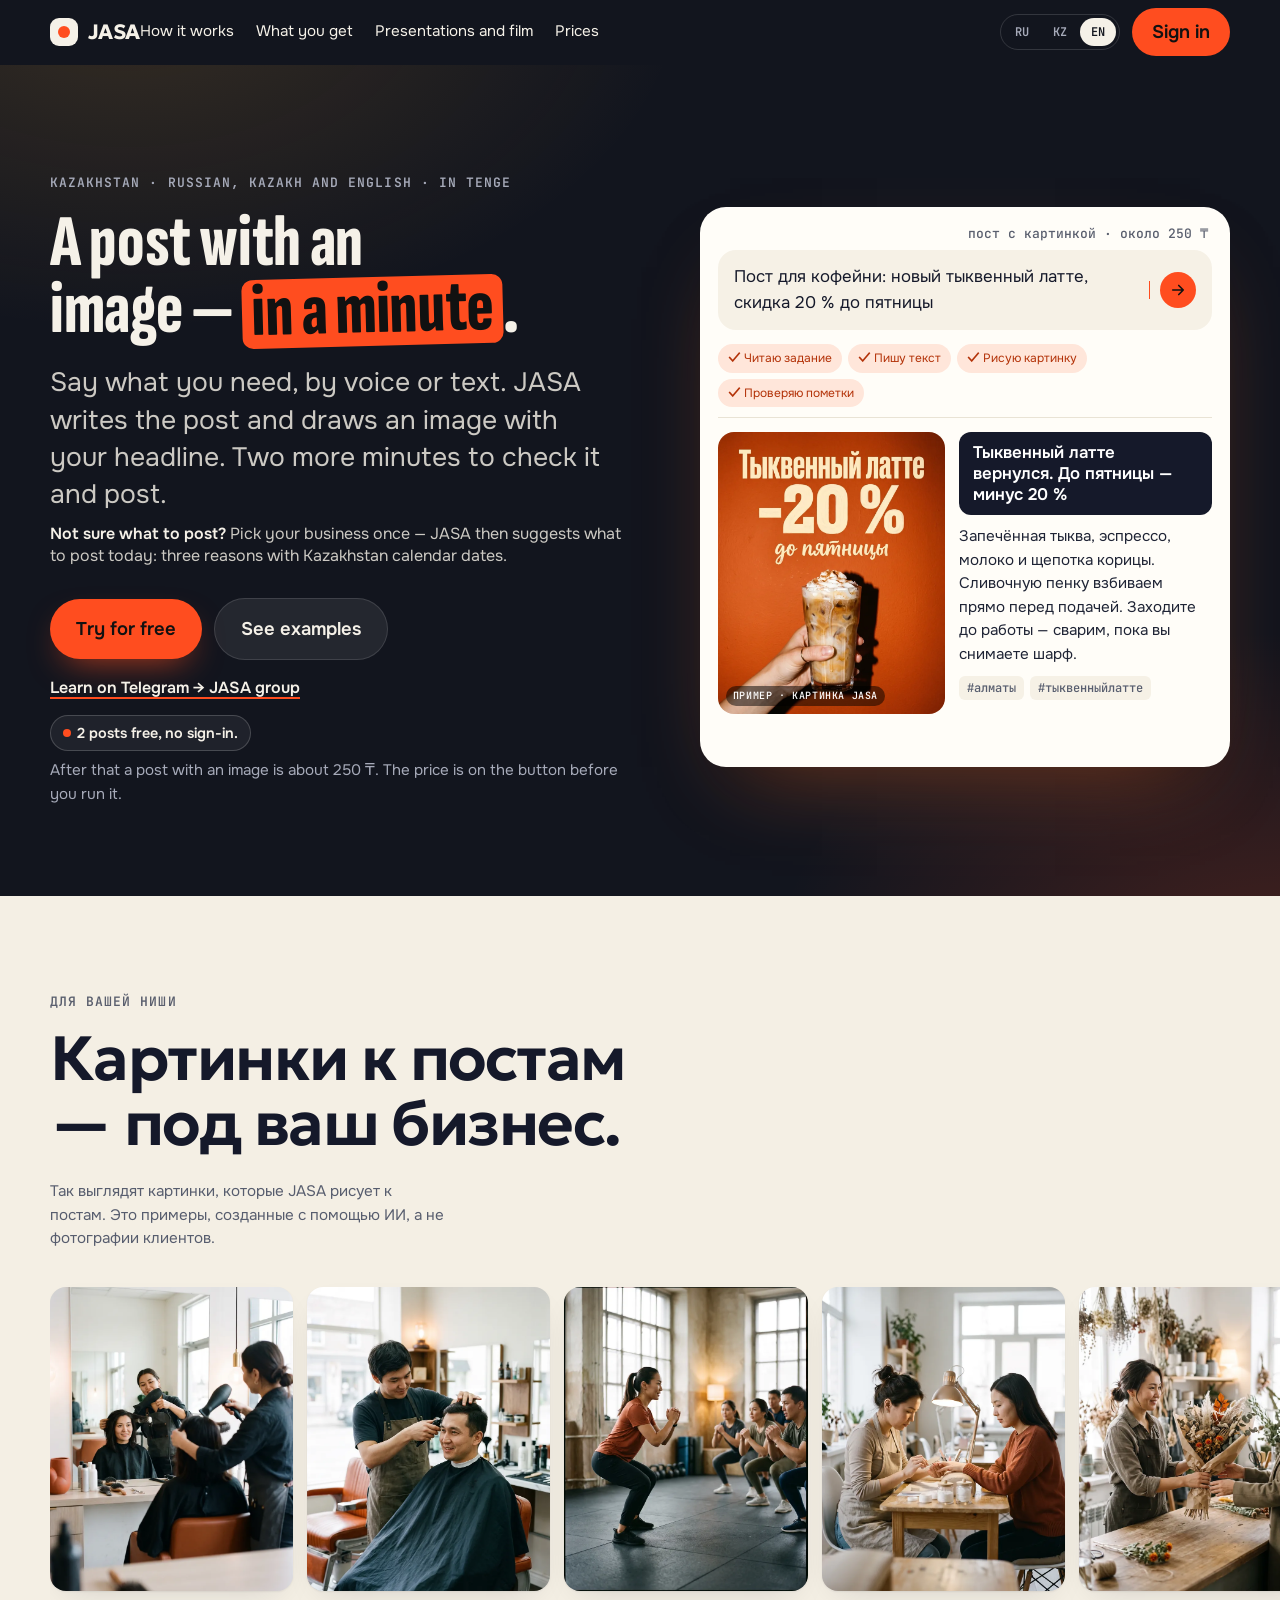
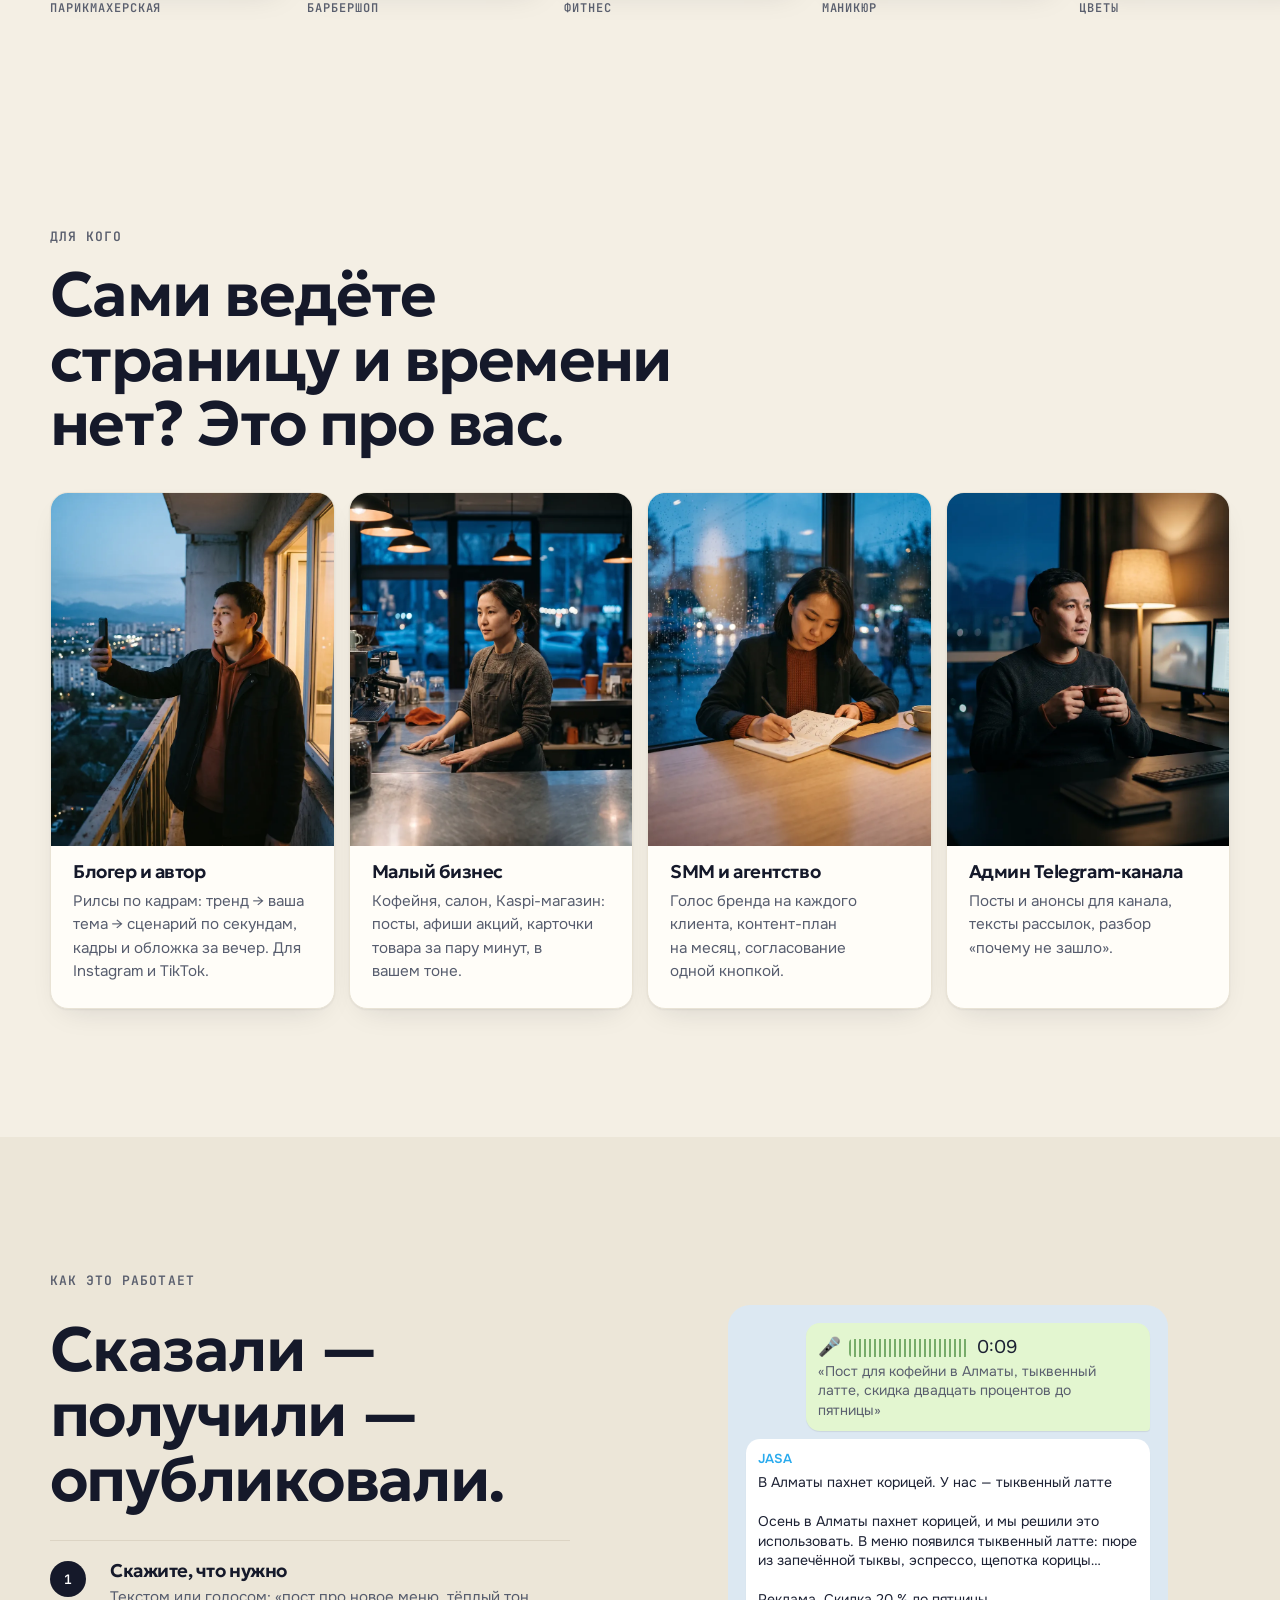
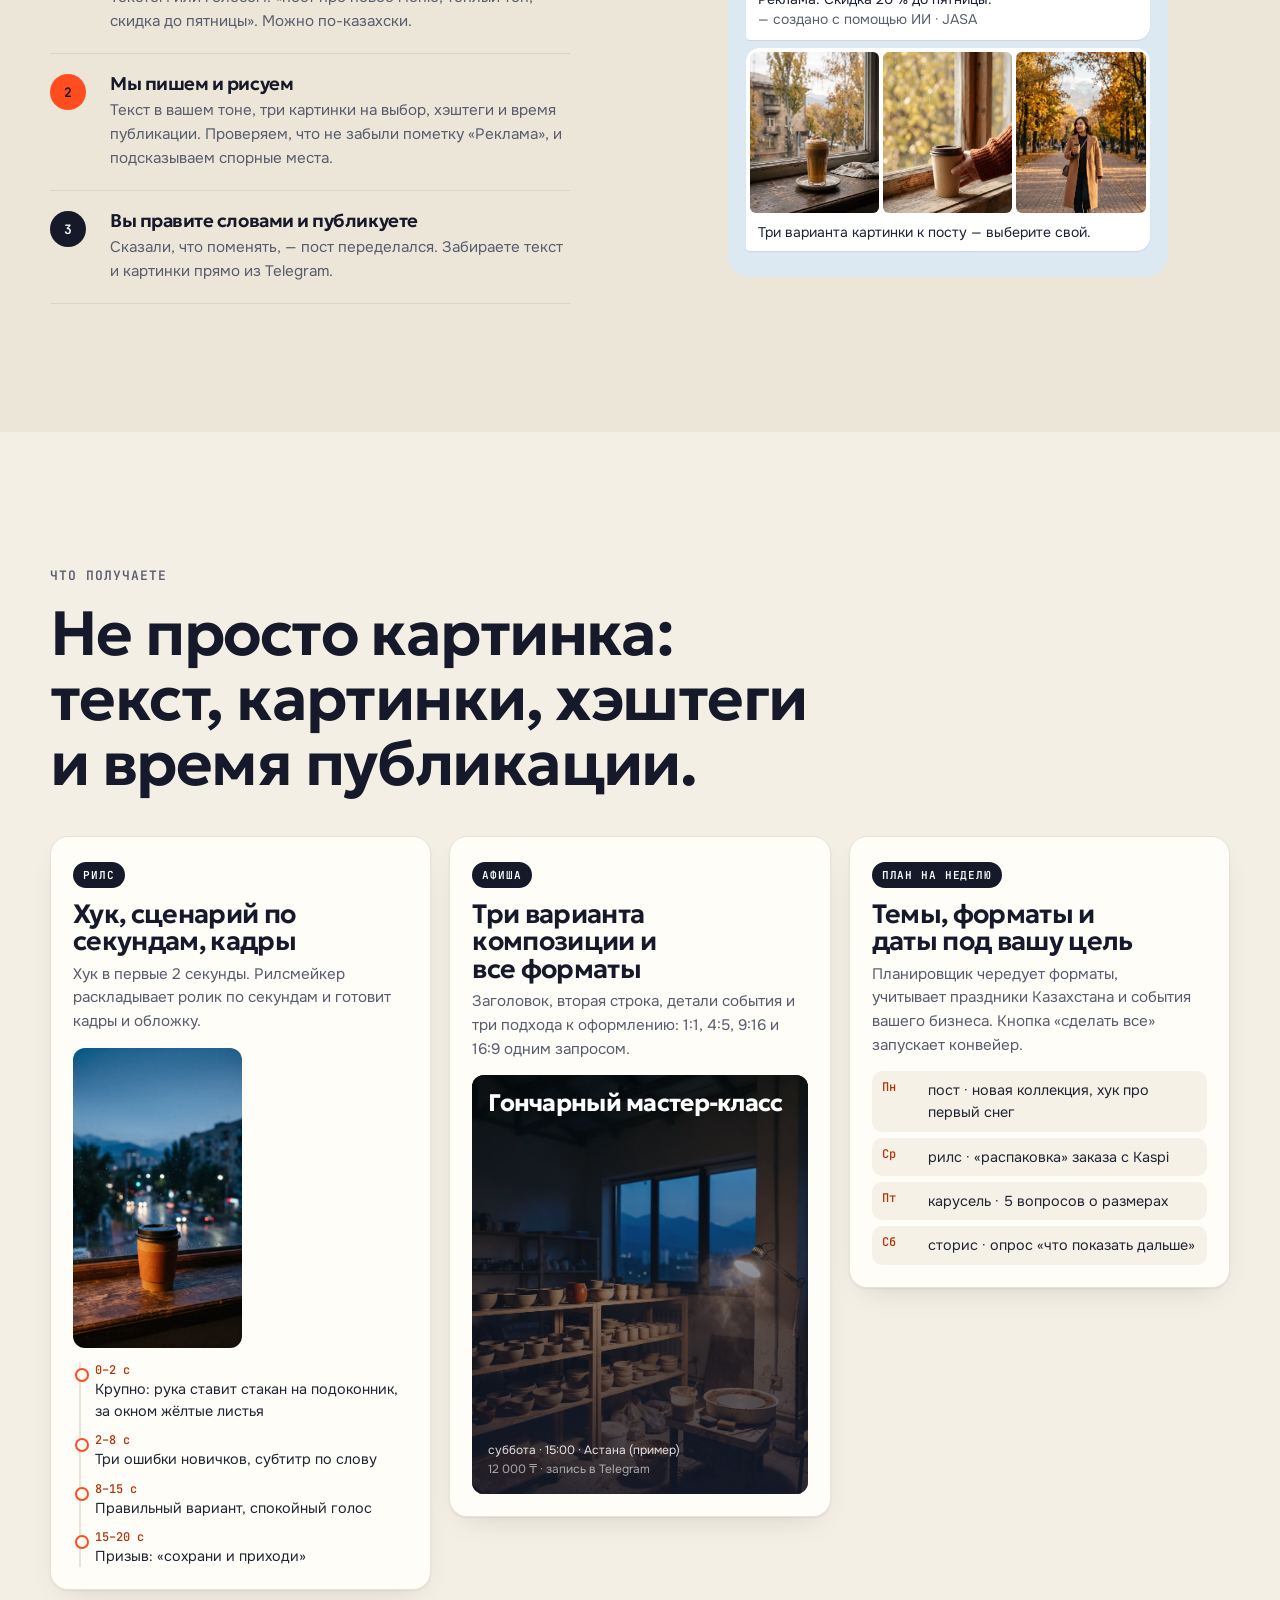
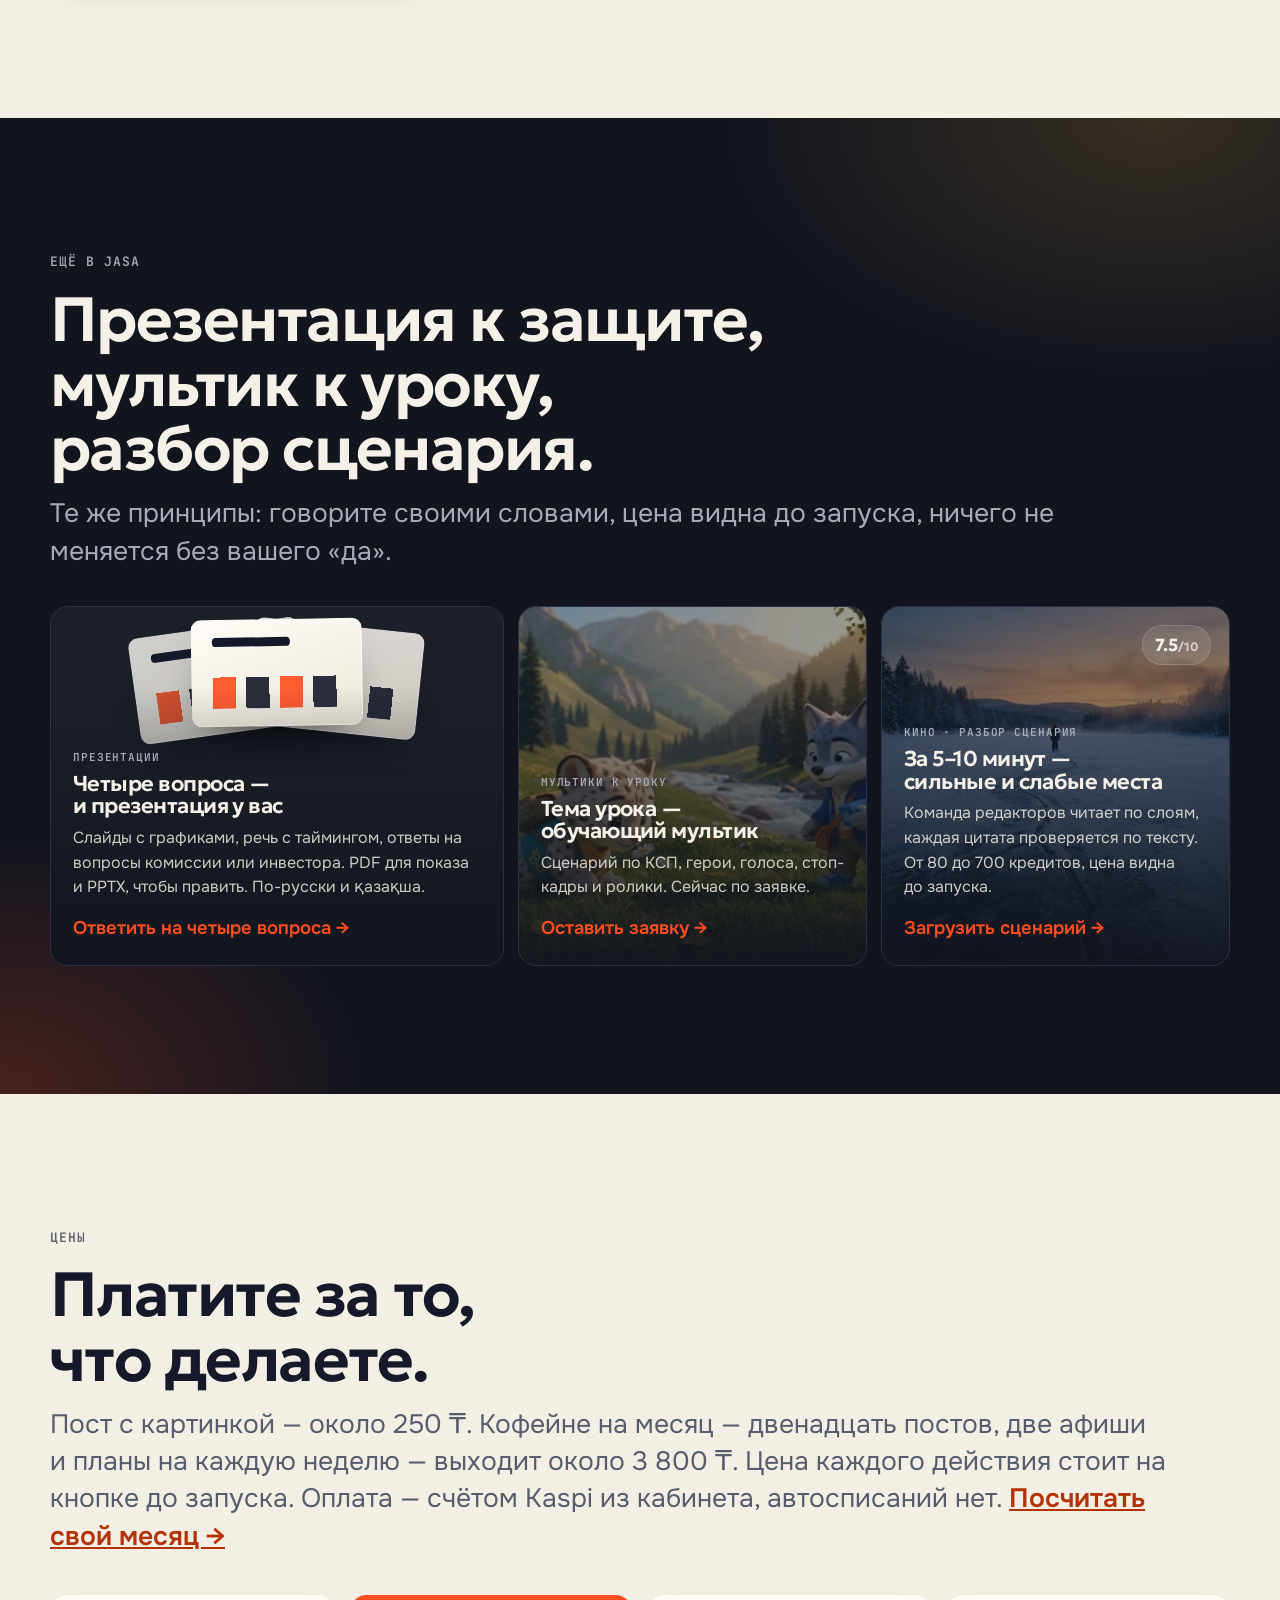
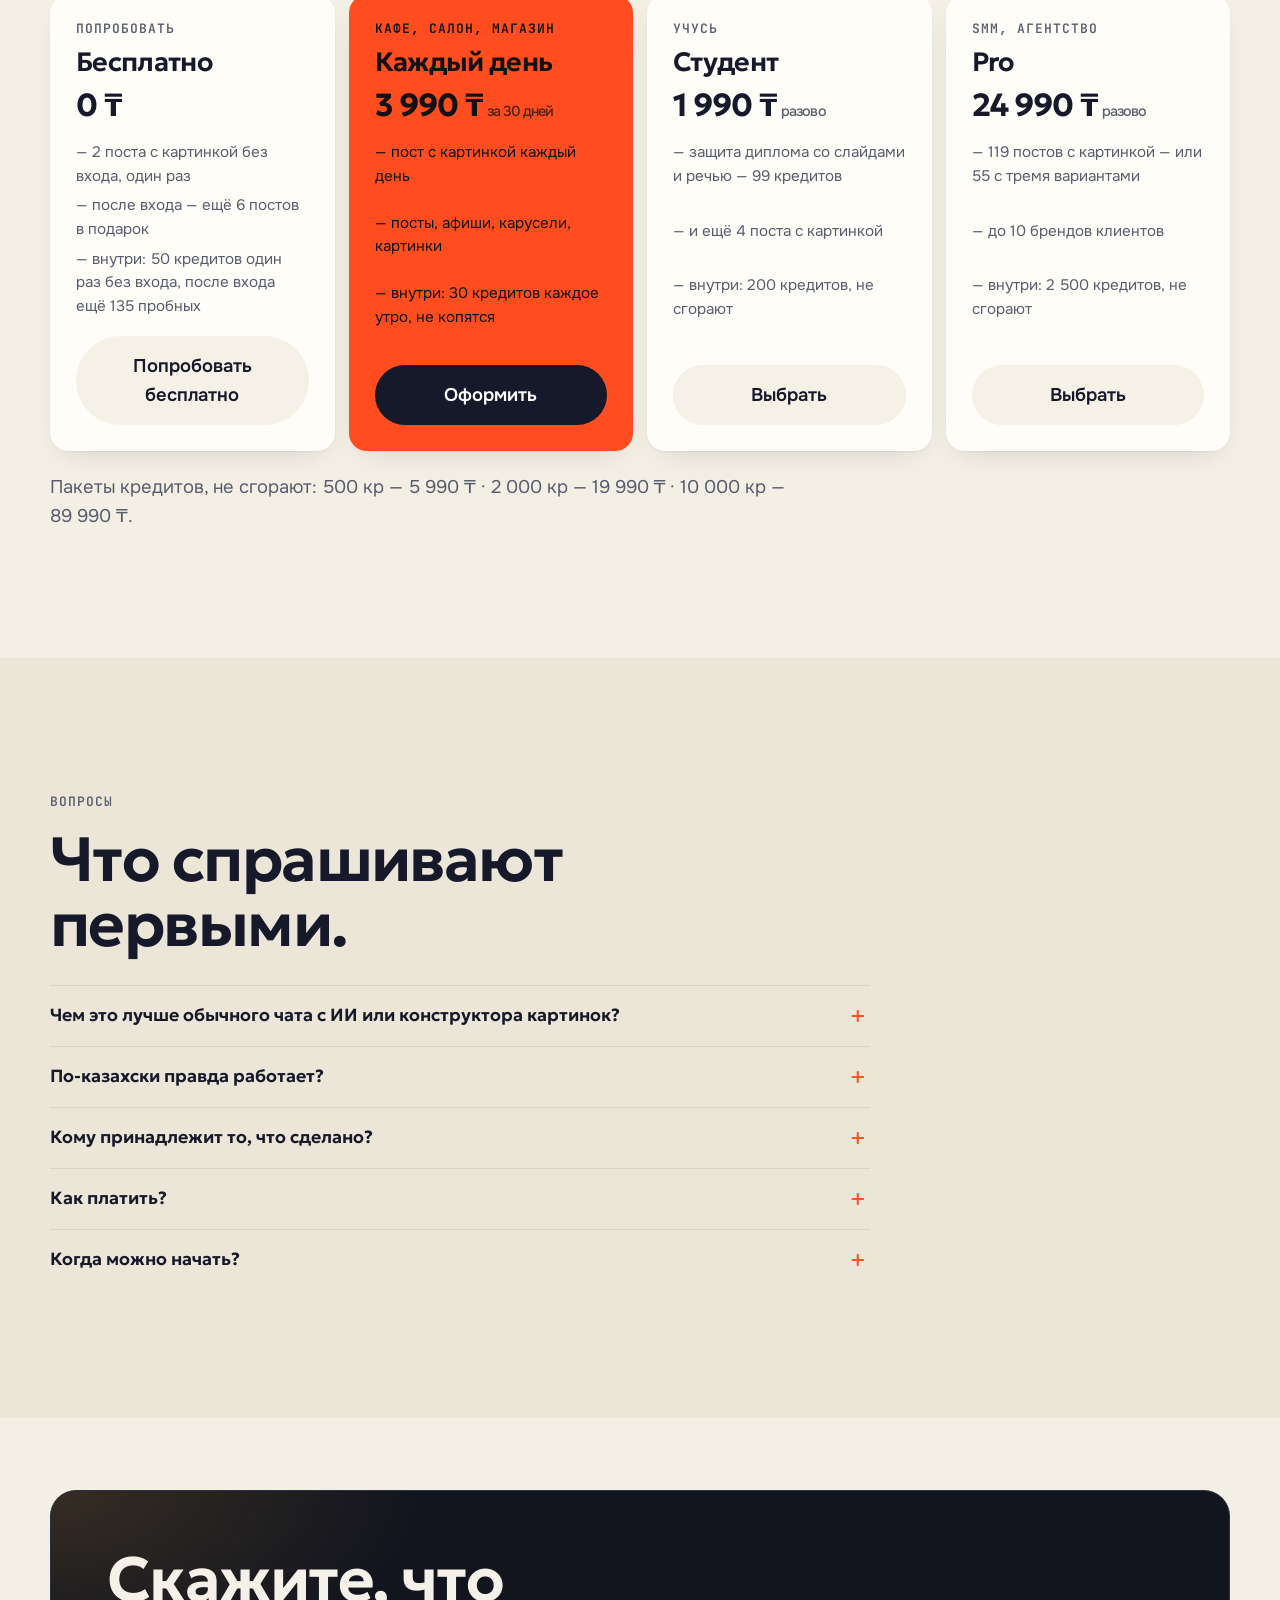
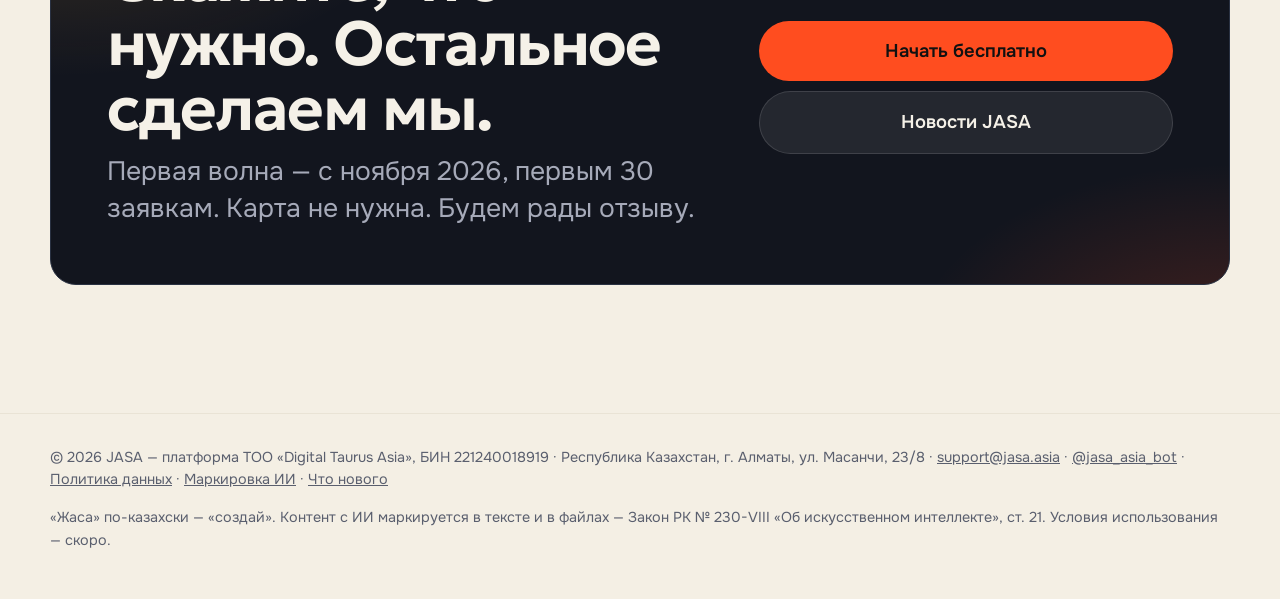
==== commit 452947f2: "Гость: 50 кредитов один раз, метка устройства, конец пробных с кнопкой входа; вход по почте кодом; л" ====
--- a/index.html
+++ b/index.html
@@ -229,7 +229,7 @@
     <p class="lead" style="margin-top:10px;font-size:1rem" data-i="lead2"><b>Не знаете, о чём писать?</b> Выберите дело один раз — дальше JASA подсказывает, о чём писать сегодня: три повода с датами казахстанского календаря.</p>
     <div class="cta"><a class="btn accent vhod" href="https://t.me/jasa_asia_bot?start=site" data-i="cta1">Попробовать бесплатно</a><a class="btn quiet" href="#chto" data-i="cta2">Посмотреть примеры</a></div>
     <p class="gr-line"><a href="https://t.me/jasa_asia" target="_blank" rel="noopener" data-i="gr">Учимся в Telegram → группа JASA</a></p>
-    <p class="trust" data-i="trust"><b>2 поста в день — бесплатно, без входа.</b> Дальше пост с картинкой — около 250 ₸. Цена стоит на кнопке до запуска.</p>
+    <p class="trust" data-i="trust"><b>2 поста бесплатно, без входа.</b> Дальше пост с картинкой — около 250 ₸. Цена стоит на кнопке до запуска.</p>
   </div>
   <div class="demo" id="demo">
     <span class="meta">пост с картинкой · около 250 ₸</span>
@@ -317,7 +317,7 @@
   <h2 style="margin-top:12px;max-width:18ch">Платите за то, что делаете.</h2>
   <p class="lead" style="margin-top:14px">Пост с картинкой — около 250 ₸. Кофейне на месяц — двенадцать постов, две афиши и планы на каждую неделю — выходит около 3 800 ₸. Цена каждого действия стоит на кнопке до запуска. Оплата — счётом Kaspi из кабинета, автосписаний нет. <a href="/app/#/tarify" style="color:var(--accent-text);font-weight:600">Посчитать свой месяц →</a></p>
   <div class="tiers">
-    <div class="tier rv"><span class="caps">Попробовать</span><h3>Бесплатно</h3><div class="price">0 ₸</div><ul><li>2 поста с картинкой в день без входа</li><li>после входа — ещё 6 постов в подарок</li><li>внутри: 50 кредитов в день, после входа 135 пробных разово</li></ul><a class="btn quiet" href="/app/">Попробовать бесплатно</a></div>
+    <div class="tier rv"><span class="caps">Попробовать</span><h3>Бесплатно</h3><div class="price">0 ₸</div><ul><li>2 поста с картинкой без входа, один раз</li><li>после входа — ещё 6 постов в подарок</li><li>внутри: 50 кредитов один раз без входа, после входа ещё 135 пробных</li></ul><a class="btn quiet" href="/app/">Попробовать бесплатно</a></div>
     <div class="tier hot rv"><span class="caps">Кафе, салон, магазин</span><h3>Каждый день</h3><div class="price">3 990 ₸<small> за 30 дней</small></div><ul><li>пост с картинкой каждый день</li><li>посты, афиши, карусели, картинки</li><li>внутри: 30 кредитов каждое утро, не копятся</li></ul><a class="btn" href="/app/#/tarify">Оформить</a></div>
     <div class="tier rv"><span class="caps">Учусь</span><h3>Студент</h3><div class="price">1 990 ₸<small> разово</small></div><ul><li>защита диплома со слайдами и речью — 99 кредитов</li><li>и ещё 4 поста с картинкой</li><li>внутри: 200 кредитов, не сгорают</li></ul><a class="btn quiet" href="/app/#/tarify">Выбрать</a></div>
     <div class="tier rv"><span class="caps">SMM, агентство</span><h3>Pro</h3><div class="price">24 990 ₸<small> разово</small></div><ul><li>119 постов с картинкой — или 55 с тремя вариантами</li><li>до 10 брендов клиентов</li><li>внутри: 2 500 кредитов, не сгорают</li></ul><a class="btn quiet" href="/app/#/tarify">Выбрать</a></div>
@@ -408,7 +408,7 @@
     lead1:['Не керек екенін дауыспен немесе мәтінмен айтыңыз. JASA пост жазып, тақырыбыңызбен сурет салады. Тағы екі минут — тексеріп, жариялау.','Say what you need, by voice or text. JASA writes the post and draws an image with your headline. Two more minutes to check it and post.'],
     lead2:['<b>Не туралы жазарыңызды білмейсіз бе?</b> Ісіңізді бір рет таңдаңыз — JASA бүгін не туралы жазуды айтып отырады: қазақстандық күнтізбе күндерімен үш себеп.','<b>Not sure what to post?</b> Pick your business once — JASA then suggests what to post today: three reasons with Kazakhstan calendar dates.'],
     cta1:['Тегін байқап көру','Try for free'],cta2:['Мысалдарды қарау','See examples'],gr:['Telegram-да оқимыз → JASA тобы','Learn on Telegram → JASA group'],
-    trust:['<b>Күніне 2 пост — тегін, кірусіз.</b> Одан әрі суретті пост — шамамен\u00a0250\u00a0₸. Баға іске қосқанға дейін түймеде тұрады.','<b>2 posts a day — free, no sign-in.</b> After that a post with an image is about\u00a0250\u00a0₸. The price is on the button before you run it.']
+    trust:['<b>2 пост тегін, кірусіз.</b> Одан әрі суретті пост — шамамен\u00a0250\u00a0₸. Баға іске қосқанға дейін түймеде тұрады.','<b>2 posts free, no sign-in.</b> After that a post with an image is about\u00a0250\u00a0₸. The price is on the button before you run it.']
   };
   var Y=['ru','kz','en'],els=[].slice.call(document.querySelectorAll('[data-i]'));
   els.forEach(function(e){e.setAttribute('data-ru',e.innerHTML)});
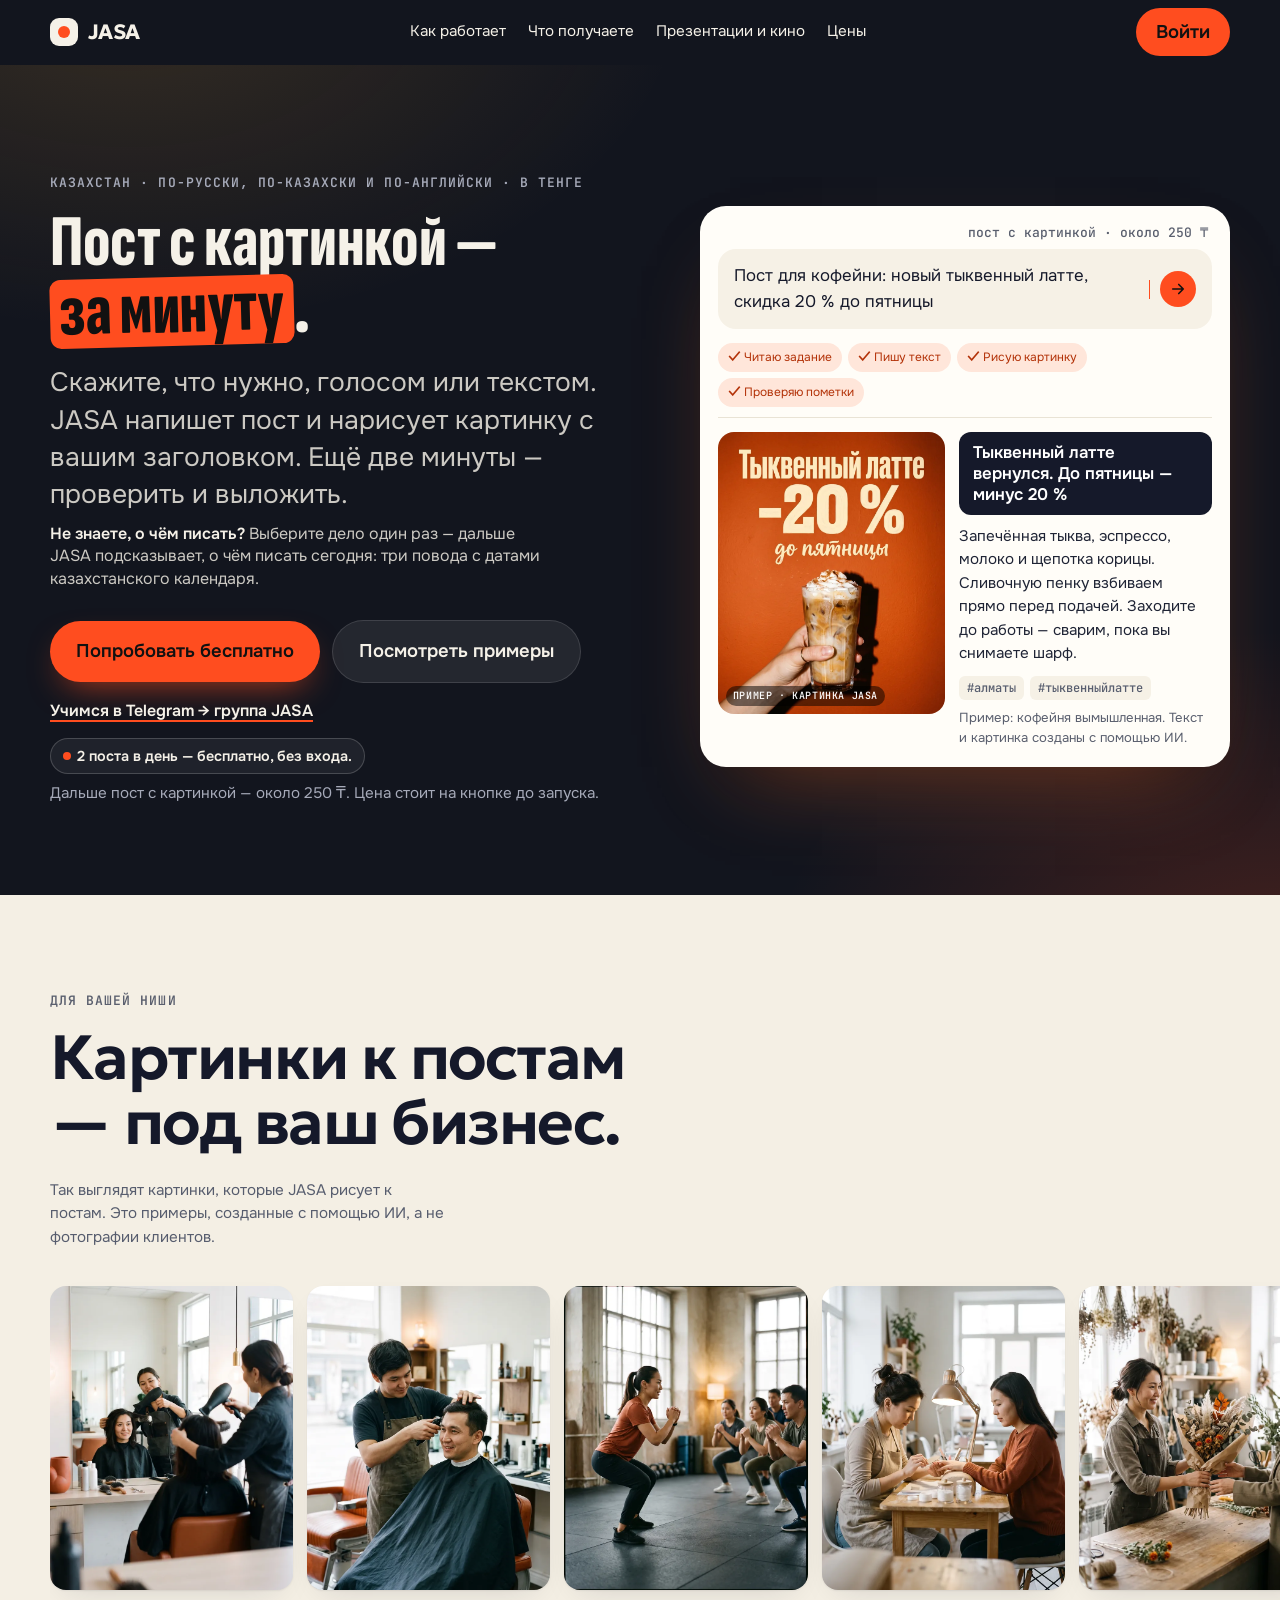
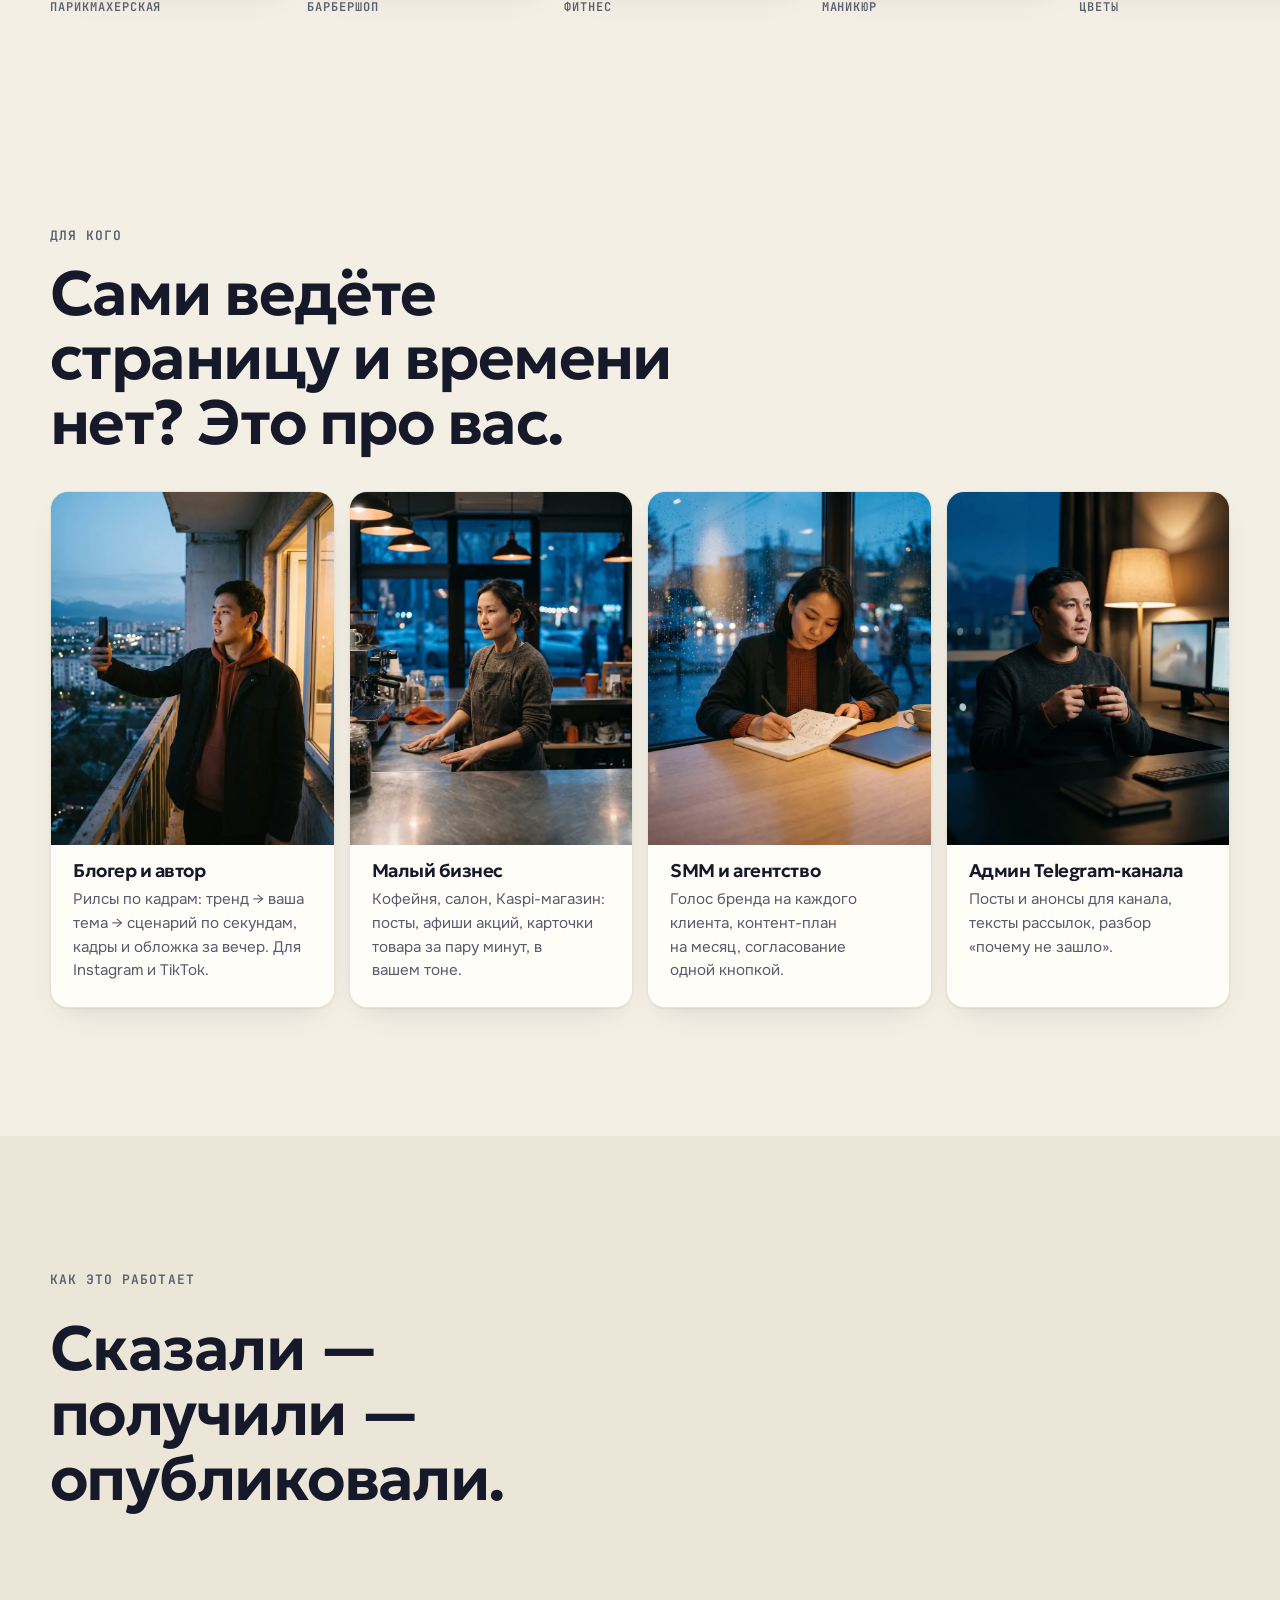
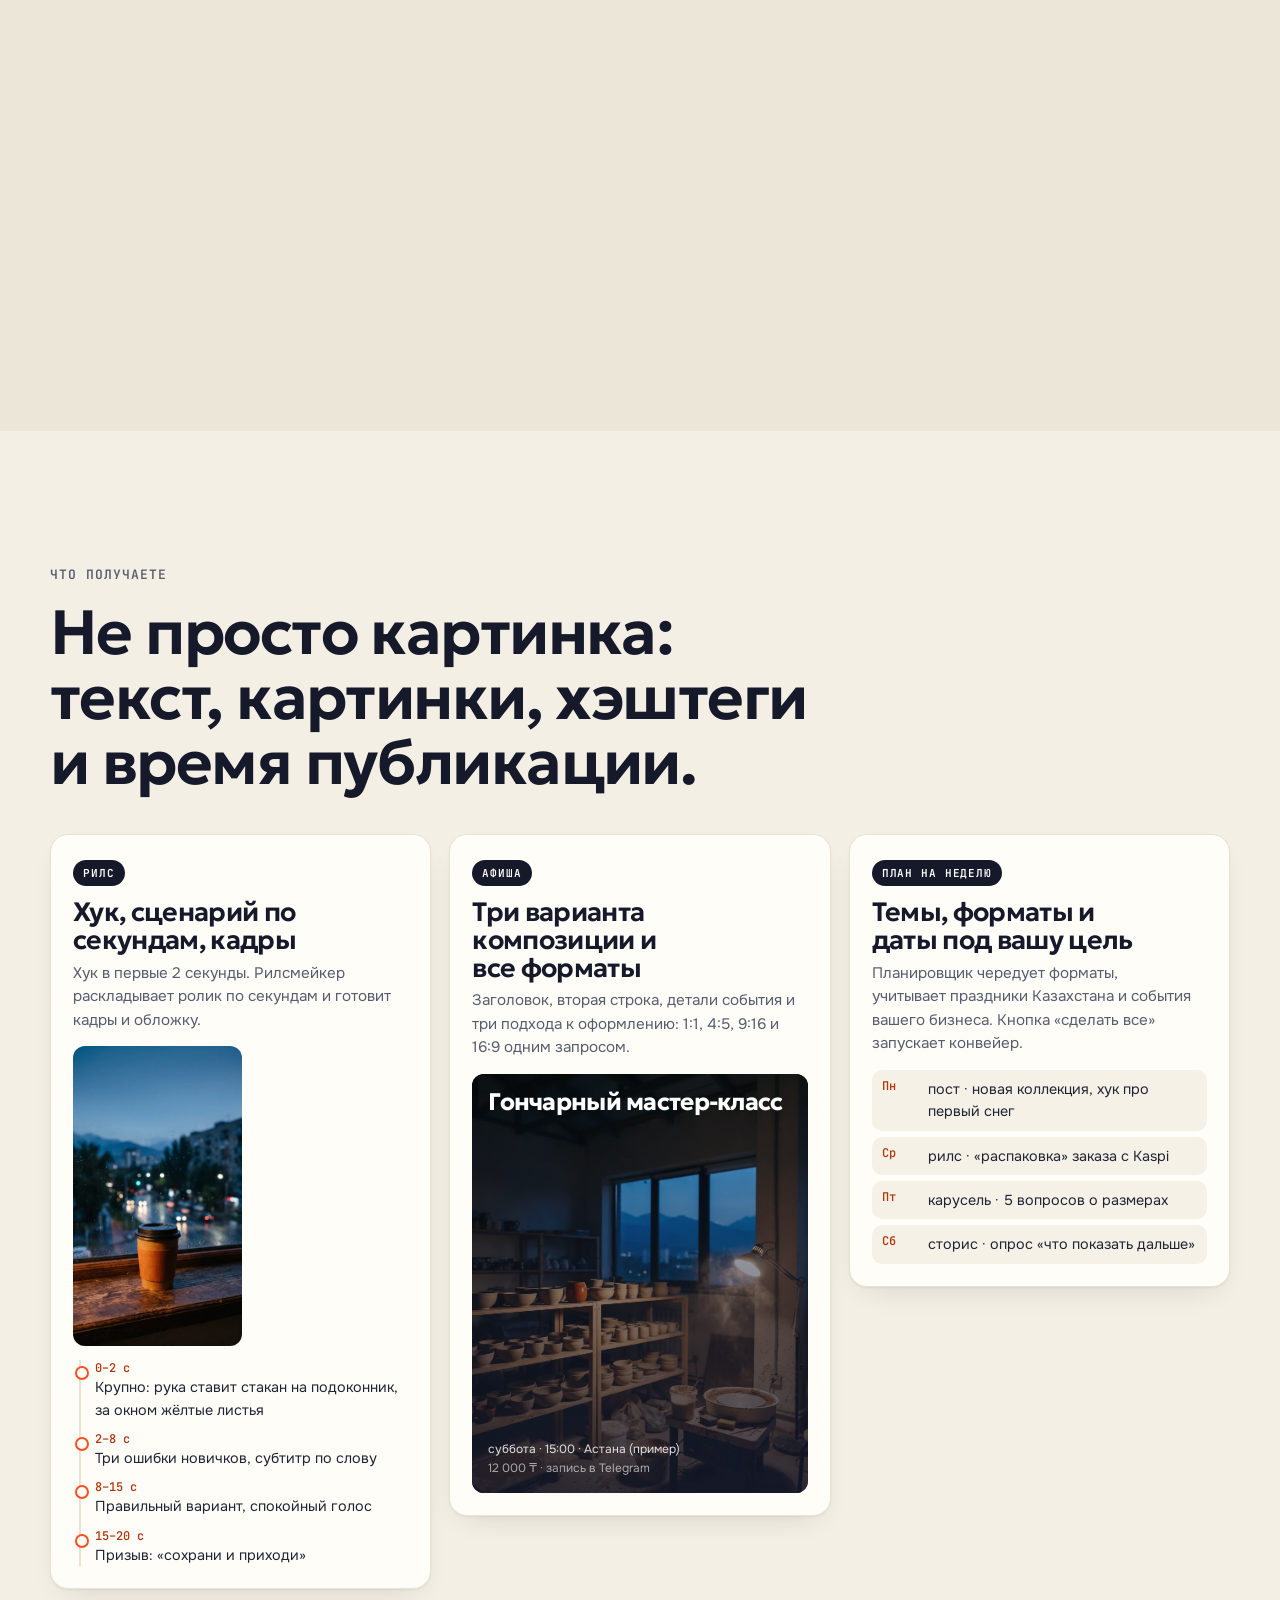
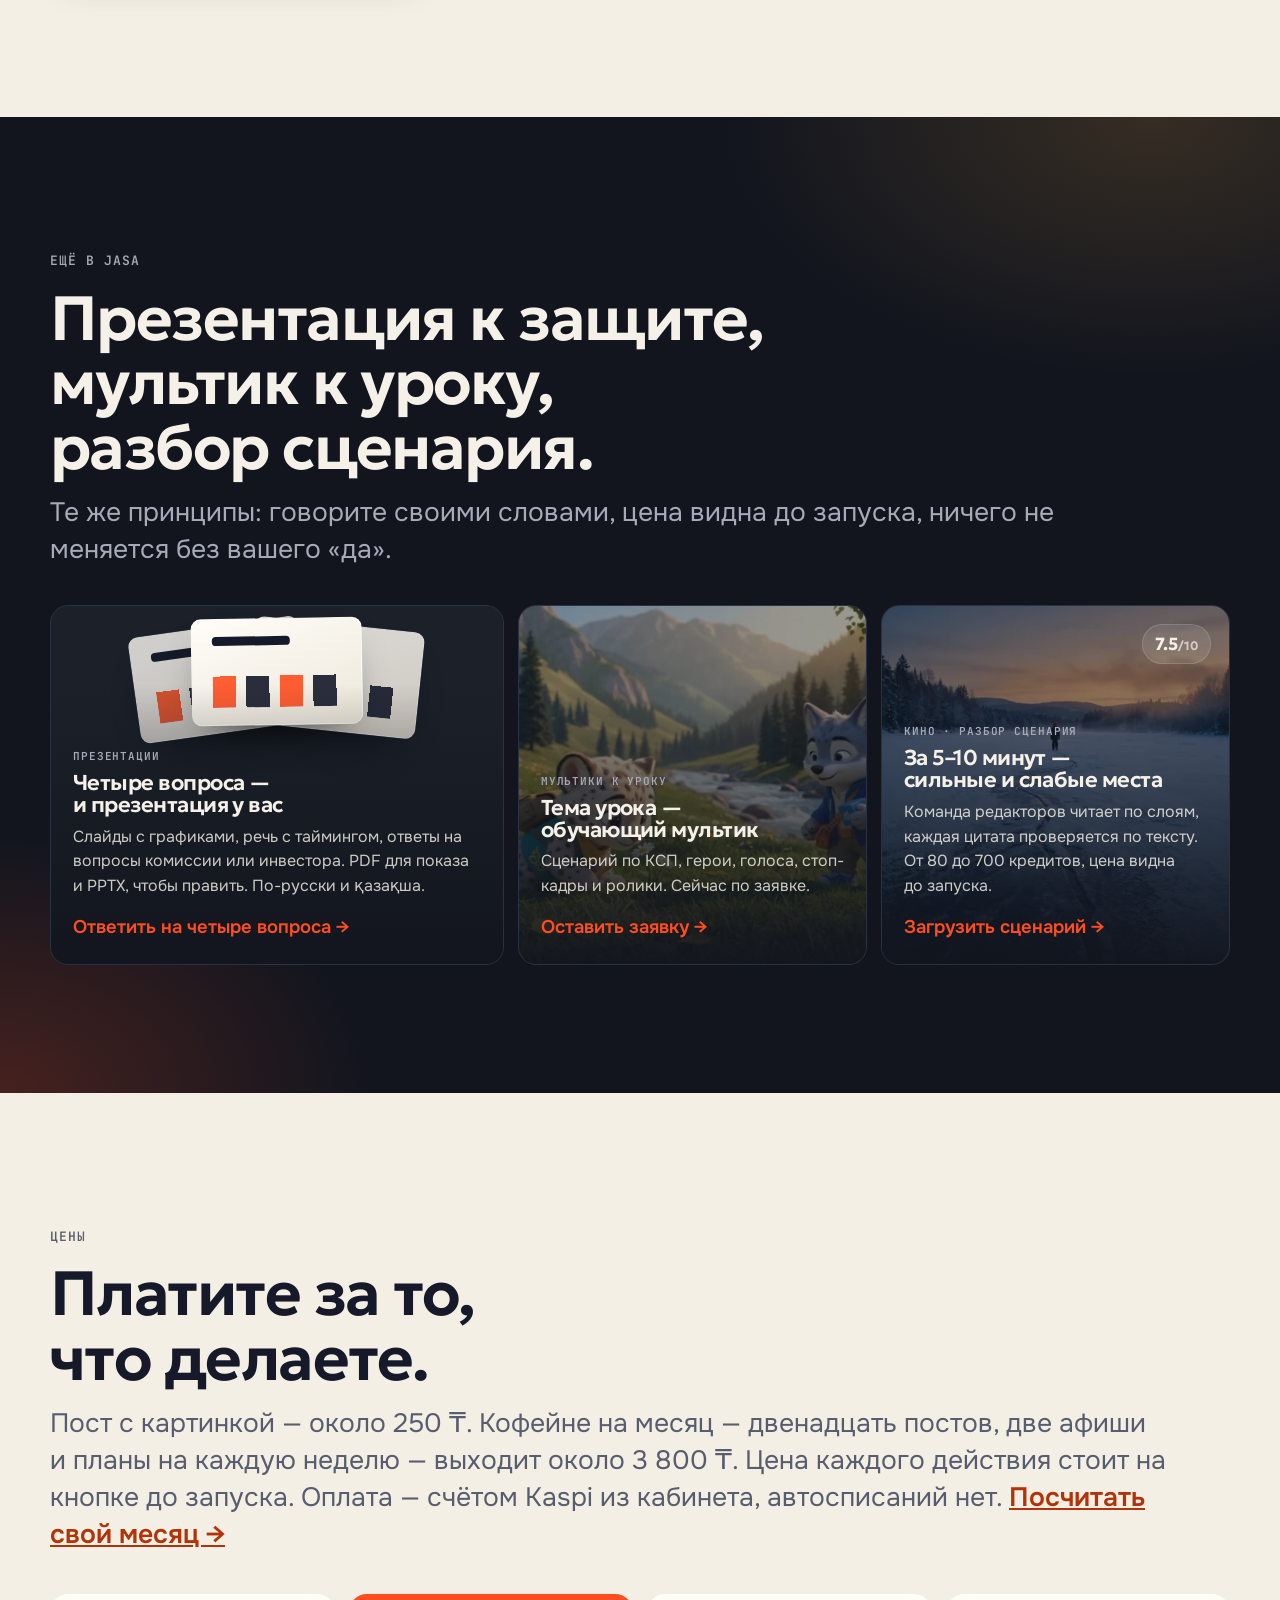
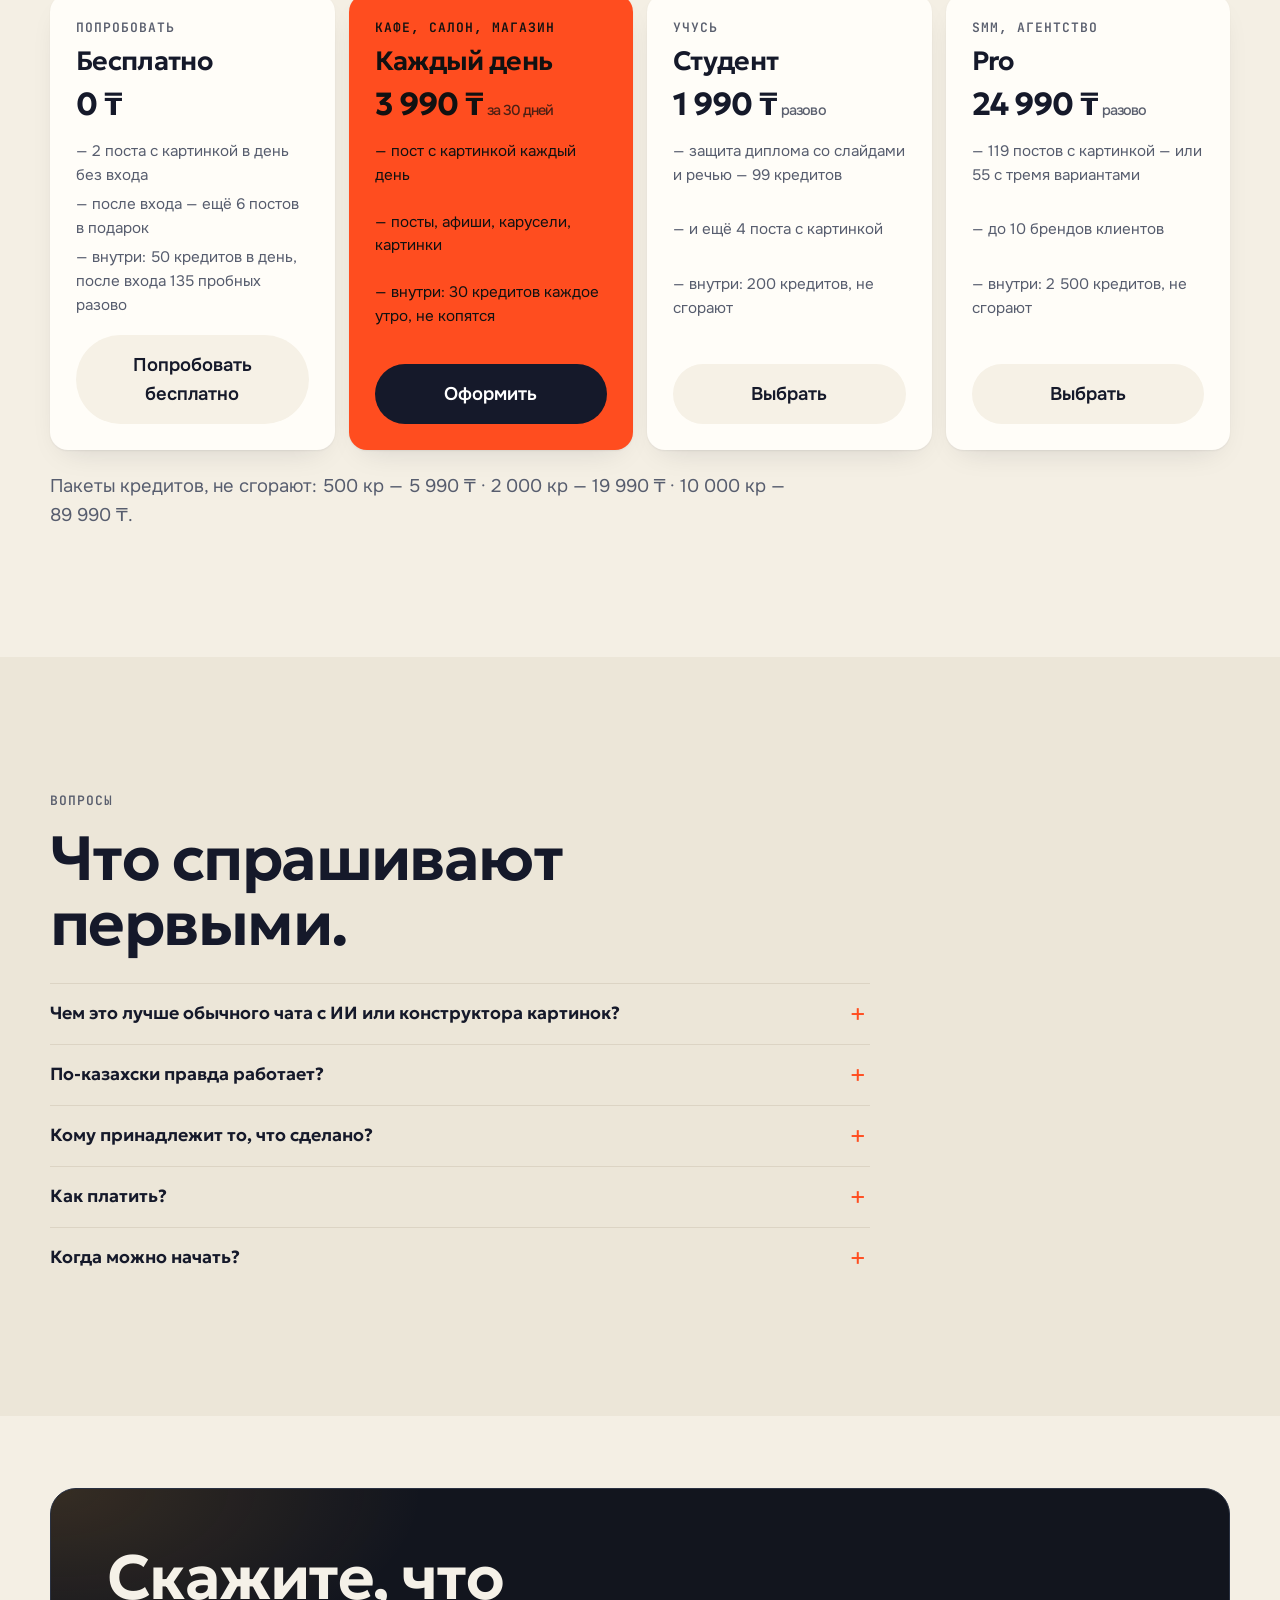
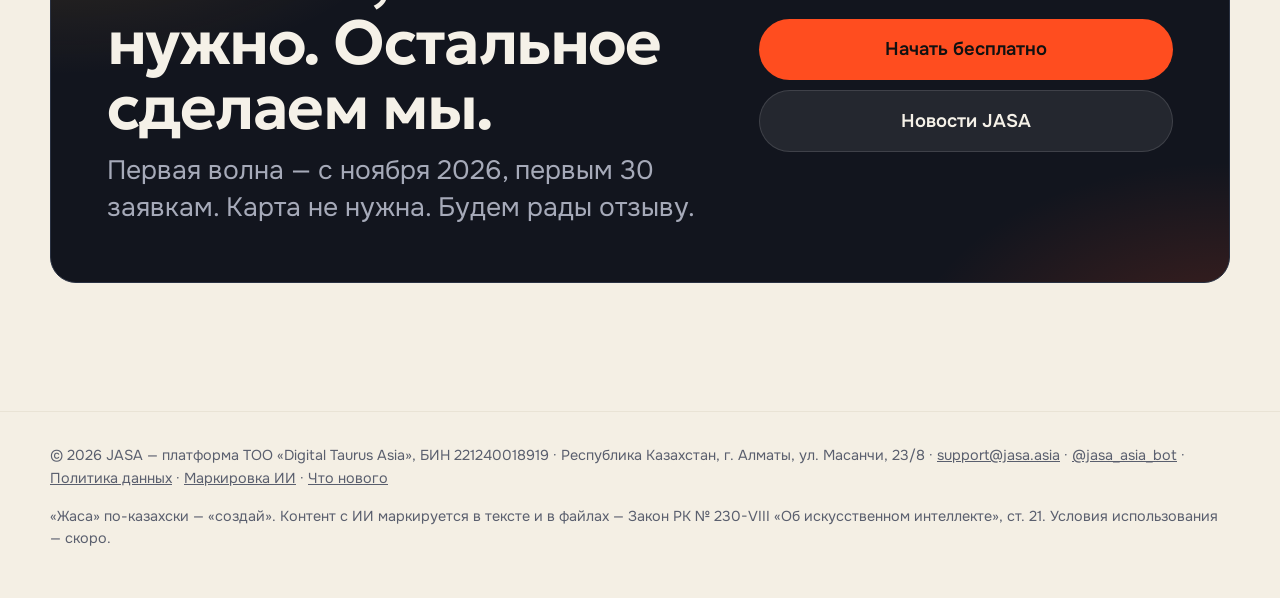
==== commit f8db9aaa: "Revert "Язык интерфейса RU · KZ · EN: по языку устройства, переключатель в шапке кабинета и лендинга" ====
--- a/index.html
+++ b/index.html
@@ -66,7 +66,6 @@
 @media (max-width:900px){.demo .sheet.kadr-sheet{grid-template-columns:minmax(0,1fr)}.demo .kadr{grid-row:auto;margin-bottom:12px;max-height:62vh}}
 .hero .cta{display:flex;gap:12px;flex-wrap:wrap;margin-top:30px;align-items:center}.hero .cta .btn{white-space:normal;text-align:center}
 .hero .trust{margin-top:14px;font-size:.95rem;color:var(--night-muted)}
-header .ui-seg{display:inline-flex;gap:2px;padding:3px;border-radius:999px;border:1px solid rgba(255,255,255,.14);margin-left:auto;margin-right:12px}header .ui-seg button{min-width:36px;height:28px;padding:0 8px;border-radius:999px;font:600 12px/1 var(--mono);letter-spacing:.04em;color:var(--night-muted);background:none;border:0;cursor:pointer}header .ui-seg button.on{background:var(--night-text);color:var(--night)}@media (max-width:900px){header .ui-seg{margin-right:8px}}
 .hero .gr-line{margin-top:16px;font-size:1rem}.hero .gr-line a{color:var(--night-text);font-weight:600;text-decoration:underline;text-decoration-color:var(--night-accent);text-underline-offset:4px;text-decoration-thickness:2px}
 /* живой лист */
 .demo{background:var(--surface);border-radius:26px;box-shadow:var(--shadow);padding:18px;position:relative}
@@ -218,18 +217,18 @@
 </style>
 </head>
 <body>
-<header class="night"><div class="wrap"><a class="logo" href="#"><i></i>JASA</a><nav aria-label="Разделы"><a href="#kak" data-i="nav1">Как работает</a><a href="#chto" data-i="nav2">Что получаете</a><a href="#eshche" data-i="nav3">Презентации и кино</a><a href="#ceny" data-i="nav4">Цены</a></nav><span class="ui-seg" role="group" aria-label="Язык"><button type="button" data-ui="ru">RU</button><button type="button" data-ui="kz" title="Қазақша · аударма тексерілуде">KZ</button><button type="button" data-ui="en">EN</button></span><a class="btn accent vhod" href="https://t.me/jasa_asia_bot?start=site" style="padding:10px 20px" data-i="vhod">Войти</a></div></header>
+<header class="night"><div class="wrap"><a class="logo" href="#"><i></i>JASA</a><nav aria-label="Разделы"><a href="#kak">Как работает</a><a href="#chto">Что получаете</a><a href="#eshche">Презентации и кино</a><a href="#ceny">Цены</a></nav><a class="btn accent vhod" href="https://t.me/jasa_asia_bot?start=site" style="padding:10px 20px">Войти</a></div></header>
 
 <main>
 <section class="hero"><div class="wrap grid">
   <div>
-    <span class="caps caps-d" data-i="capsd">Казахстан · по-русски, по-казахски и по-английски · в тенге</span><span class="caps caps-m" data-i="capsm">RU · KZ · EN · в тенге</span>
-    <h1 style="margin-top:14px" data-i="h1">Пост с картинкой — <em>за минуту</em>.</h1>
-    <p class="lead" style="margin-top:18px" data-i="lead1">Скажите, что нужно, голосом или текстом. JASA напишет пост и нарисует картинку с вашим заголовком. Ещё две минуты — проверить и выложить.</p>
-    <p class="lead" style="margin-top:10px;font-size:1rem" data-i="lead2"><b>Не знаете, о чём писать?</b> Выберите дело один раз — дальше JASA подсказывает, о чём писать сегодня: три повода с датами казахстанского календаря.</p>
-    <div class="cta"><a class="btn accent vhod" href="https://t.me/jasa_asia_bot?start=site" data-i="cta1">Попробовать бесплатно</a><a class="btn quiet" href="#chto" data-i="cta2">Посмотреть примеры</a></div>
-    <p class="gr-line"><a href="https://t.me/jasa_asia" target="_blank" rel="noopener" data-i="gr">Учимся в Telegram → группа JASA</a></p>
-    <p class="trust" data-i="trust"><b>2 поста бесплатно, без входа.</b> Дальше пост с картинкой — около 250 ₸. Цена стоит на кнопке до запуска.</p>
+    <span class="caps caps-d">Казахстан · по-русски, по-казахски и по-английски · в тенге</span><span class="caps caps-m">RU · KZ · EN · в тенге</span>
+    <h1 style="margin-top:14px">Пост с картинкой — <em>за минуту</em>.</h1>
+    <p class="lead" style="margin-top:18px">Скажите, что нужно, голосом или текстом. JASA напишет пост и нарисует картинку с вашим заголовком. Ещё две минуты — проверить и выложить.</p>
+    <p class="lead" style="margin-top:10px;font-size:1rem"><b>Не знаете, о чём писать?</b> Выберите дело один раз — дальше JASA подсказывает, о чём писать сегодня: три повода с датами казахстанского календаря.</p>
+    <div class="cta"><a class="btn accent vhod" href="https://t.me/jasa_asia_bot?start=site">Попробовать бесплатно</a><a class="btn quiet" href="#chto">Посмотреть примеры</a></div>
+    <p class="gr-line"><a href="https://t.me/jasa_asia" target="_blank" rel="noopener">Учимся в Telegram → группа JASA</a></p>
+    <p class="trust"><b>2 поста в день — бесплатно, без входа.</b> Дальше пост с картинкой — около 250 ₸. Цена стоит на кнопке до запуска.</p>
   </div>
   <div class="demo" id="demo">
     <span class="meta">пост с картинкой · около 250 ₸</span>
@@ -317,7 +316,7 @@
   <h2 style="margin-top:12px;max-width:18ch">Платите за то, что делаете.</h2>
   <p class="lead" style="margin-top:14px">Пост с картинкой — около 250 ₸. Кофейне на месяц — двенадцать постов, две афиши и планы на каждую неделю — выходит около 3 800 ₸. Цена каждого действия стоит на кнопке до запуска. Оплата — счётом Kaspi из кабинета, автосписаний нет. <a href="/app/#/tarify" style="color:var(--accent-text);font-weight:600">Посчитать свой месяц →</a></p>
   <div class="tiers">
-    <div class="tier rv"><span class="caps">Попробовать</span><h3>Бесплатно</h3><div class="price">0 ₸</div><ul><li>2 поста с картинкой без входа, один раз</li><li>после входа — ещё 6 постов в подарок</li><li>внутри: 50 кредитов один раз без входа, после входа ещё 135 пробных</li></ul><a class="btn quiet" href="/app/">Попробовать бесплатно</a></div>
+    <div class="tier rv"><span class="caps">Попробовать</span><h3>Бесплатно</h3><div class="price">0 ₸</div><ul><li>2 поста с картинкой в день без входа</li><li>после входа — ещё 6 постов в подарок</li><li>внутри: 50 кредитов в день, после входа 135 пробных разово</li></ul><a class="btn quiet" href="/app/">Попробовать бесплатно</a></div>
     <div class="tier hot rv"><span class="caps">Кафе, салон, магазин</span><h3>Каждый день</h3><div class="price">3 990 ₸<small> за 30 дней</small></div><ul><li>пост с картинкой каждый день</li><li>посты, афиши, карусели, картинки</li><li>внутри: 30 кредитов каждое утро, не копятся</li></ul><a class="btn" href="/app/#/tarify">Оформить</a></div>
     <div class="tier rv"><span class="caps">Учусь</span><h3>Студент</h3><div class="price">1 990 ₸<small> разово</small></div><ul><li>защита диплома со слайдами и речью — 99 кредитов</li><li>и ещё 4 поста с картинкой</li><li>внутри: 200 кредитов, не сгорают</li></ul><a class="btn quiet" href="/app/#/tarify">Выбрать</a></div>
     <div class="tier rv"><span class="caps">SMM, агентство</span><h3>Pro</h3><div class="price">24 990 ₸<small> разово</small></div><ul><li>119 постов с картинкой — или 55 с тремя вариантами</li><li>до 10 брендов клиентов</li><li>внутри: 2 500 кредитов, не сгорают</li></ul><a class="btn quiet" href="/app/#/tarify">Выбрать</a></div>
@@ -342,7 +341,7 @@
 
 </main>
 <footer><div class="wrap"><span>© 2026 JASA — платформа ТОО «Digital Taurus Asia», БИН 221240018919 · Республика Казахстан, г. Алматы, ул. Масанчи, 23/8 · <a href="mailto:support@jasa.asia">support@jasa.asia</a> · <a href="https://t.me/jasa_asia_bot">@jasa_asia_bot</a> · <a href="/privacy/">Политика данных</a> · <a href="/ai/">Маркировка ИИ</a> · <a href="/obnovleniya/">Что нового</a></span><span>«Жаса» по-казахски — «создай». Контент с ИИ маркируется в тексте и в файлах — Закон РК № 230-VIII «Об искусственном интеллекте», ст. 21. Условия использования — скоро.</span></div></footer>
-<div class="sticky"><a class="btn accent vhod" href="https://t.me/jasa_asia_bot?start=site" data-i="cta1">Попробовать бесплатно</a></div>
+<div class="sticky"><a class="btn accent vhod" href="https://t.me/jasa_asia_bot?start=site">Попробовать бесплатно</a></div>
 
 <script>
 (function(){
@@ -397,32 +396,6 @@
   });
 })();
 </script>
-<script>
-/* 11.11 · язык первого экрана: RU · KZ · EN. Выбор общий с кабинетом (localStorage jasa:ui), по умолчанию — язык устройства.
-   Переводится первый экран и меню; остальная страница пока на русском. Казахский проверяется носителем. */
-(function(){
-  var T={
-    nav1:['Қалай жұмыс істейді','How it works'],nav2:['Не аласыз','What you get'],nav3:['Презентациялар мен кино','Presentations and film'],nav4:['Бағалар','Prices'],vhod:['Кіру','Sign in'],
-    capsd:['Қазақстан · орысша, қазақша және ағылшынша · теңгемен','Kazakhstan · Russian, Kazakh and English · in tenge'],capsm:['RU · KZ · EN · теңгемен','RU · KZ · EN · in tenge'],
-    h1:['Суретті пост\u00a0— <em>бір\u00a0минутта</em>.','A post with an image\u00a0— <em>in\u00a0a\u00a0minute</em>.'],
-    lead1:['Не керек екенін дауыспен немесе мәтінмен айтыңыз. JASA пост жазып, тақырыбыңызбен сурет салады. Тағы екі минут — тексеріп, жариялау.','Say what you need, by voice or text. JASA writes the post and draws an image with your headline. Two more minutes to check it and post.'],
-    lead2:['<b>Не туралы жазарыңызды білмейсіз бе?</b> Ісіңізді бір рет таңдаңыз — JASA бүгін не туралы жазуды айтып отырады: қазақстандық күнтізбе күндерімен үш себеп.','<b>Not sure what to post?</b> Pick your business once — JASA then suggests what to post today: three reasons with Kazakhstan calendar dates.'],
-    cta1:['Тегін байқап көру','Try for free'],cta2:['Мысалдарды қарау','See examples'],gr:['Telegram-да оқимыз → JASA тобы','Learn on Telegram → JASA group'],
-    trust:['<b>2 пост тегін, кірусіз.</b> Одан әрі суретті пост — шамамен\u00a0250\u00a0₸. Баға іске қосқанға дейін түймеде тұрады.','<b>2 posts free, no sign-in.</b> After that a post with an image is about\u00a0250\u00a0₸. The price is on the button before you run it.']
-  };
-  var Y=['ru','kz','en'],els=[].slice.call(document.querySelectorAll('[data-i]'));
-  els.forEach(function(e){e.setAttribute('data-ru',e.innerHTML)});
-  function ustr(){var c=String((navigator.languages&&navigator.languages[0])||navigator.language||'ru').slice(0,2).toLowerCase();return c==='kk'||c==='kz'?'kz':c==='en'?'en':'ru'}
-  function vzyat(){try{var v=JSON.parse(localStorage.getItem('jasa:ui'));if(Y.indexOf(v)>-1)return v}catch(e){}return ustr()}
-  function primenit(y){
-    els.forEach(function(e){var k=e.getAttribute('data-i');e.innerHTML=y==='ru'||!T[k]?e.getAttribute('data-ru'):T[k][y==='kz'?0:1]});
-    document.documentElement.lang=y==='kz'?'kk':y;
-    [].forEach.call(document.querySelectorAll('header .ui-seg button'),function(b){var on=b.getAttribute('data-ui')===y;b.classList.toggle('on',on);b.setAttribute('aria-pressed',on)});
-  }
-  document.addEventListener('click',function(e){var b=e.target.closest&&e.target.closest('header .ui-seg [data-ui]');if(!b)return;var y=b.getAttribute('data-ui');try{localStorage.setItem('jasa:ui',JSON.stringify(y))}catch(er){}try{document.cookie='jasa_ui='+y+'; max-age=31536000; path=/; SameSite=Lax'}catch(er){}primenit(y)});
-  primenit(vzyat());
-})();
-</script>
 <script src="app/lupa.js?v=3" defer></script>
 </body>
 </html>
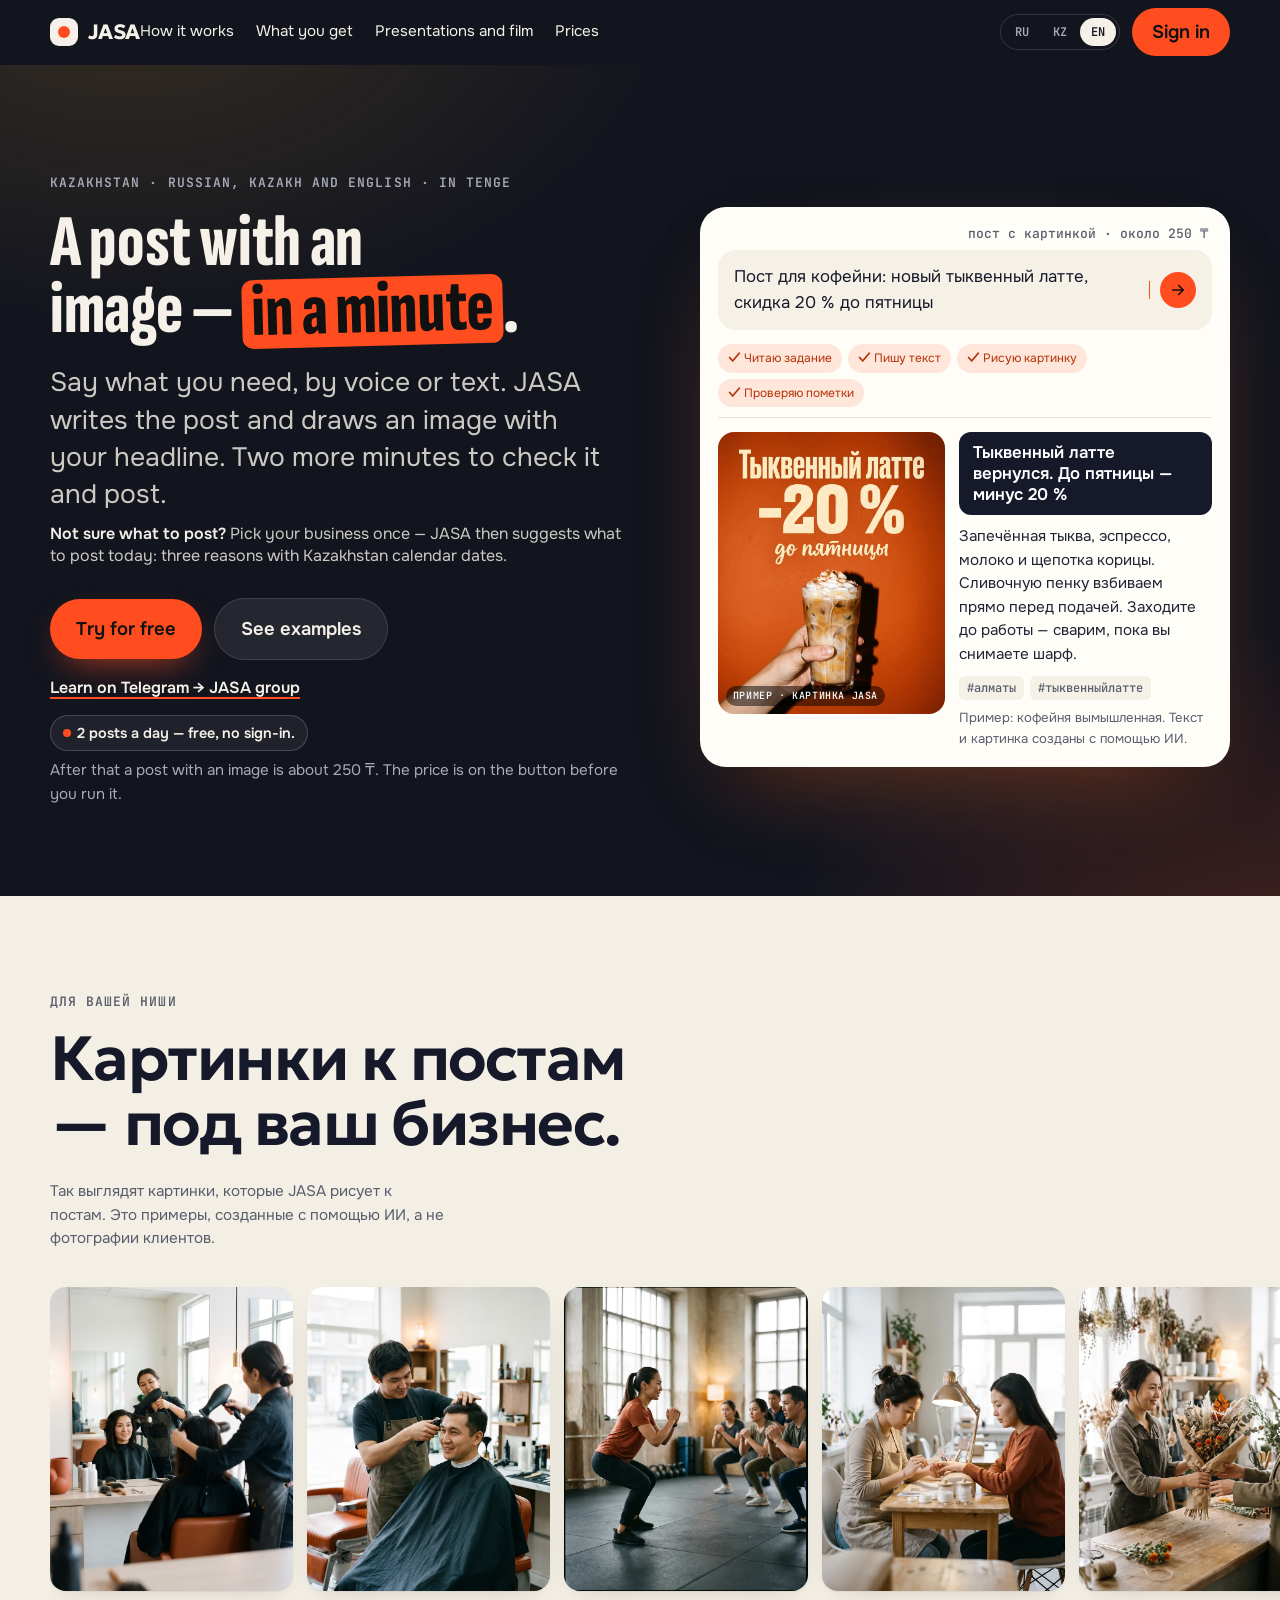
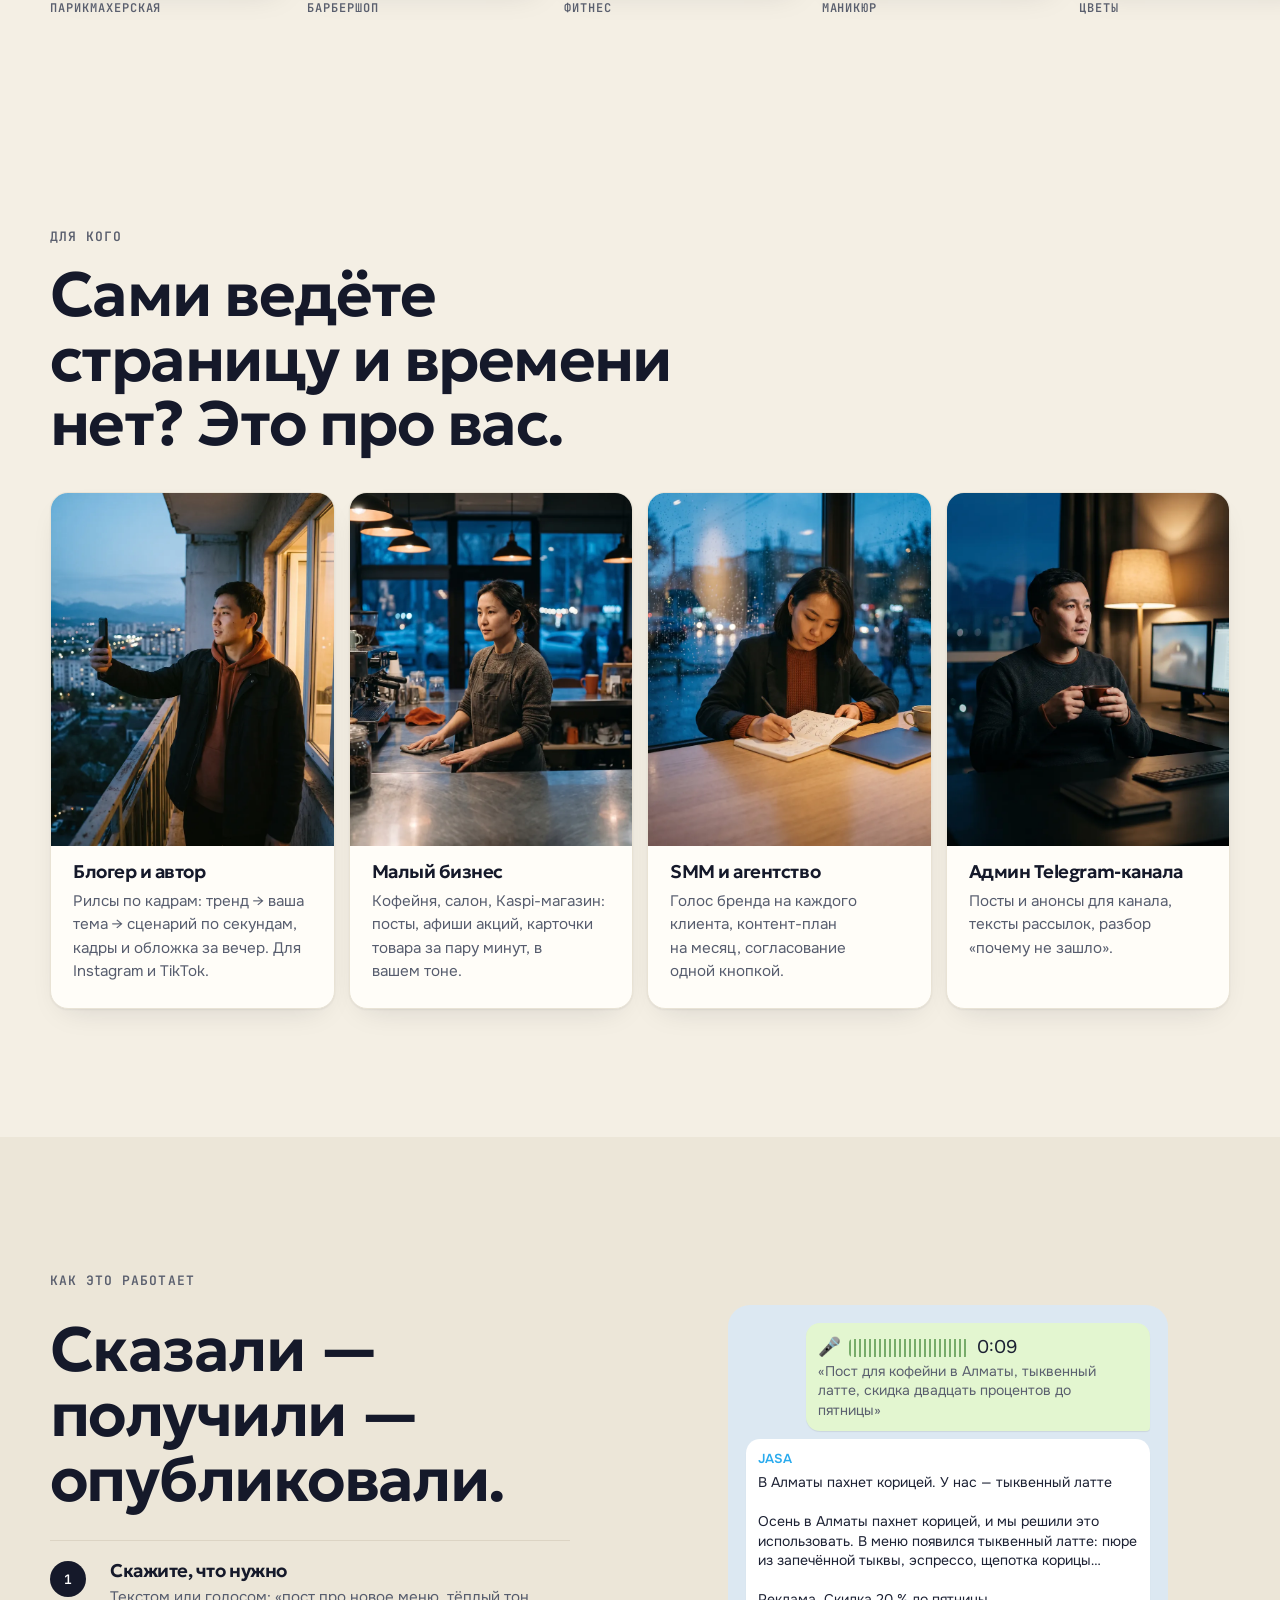
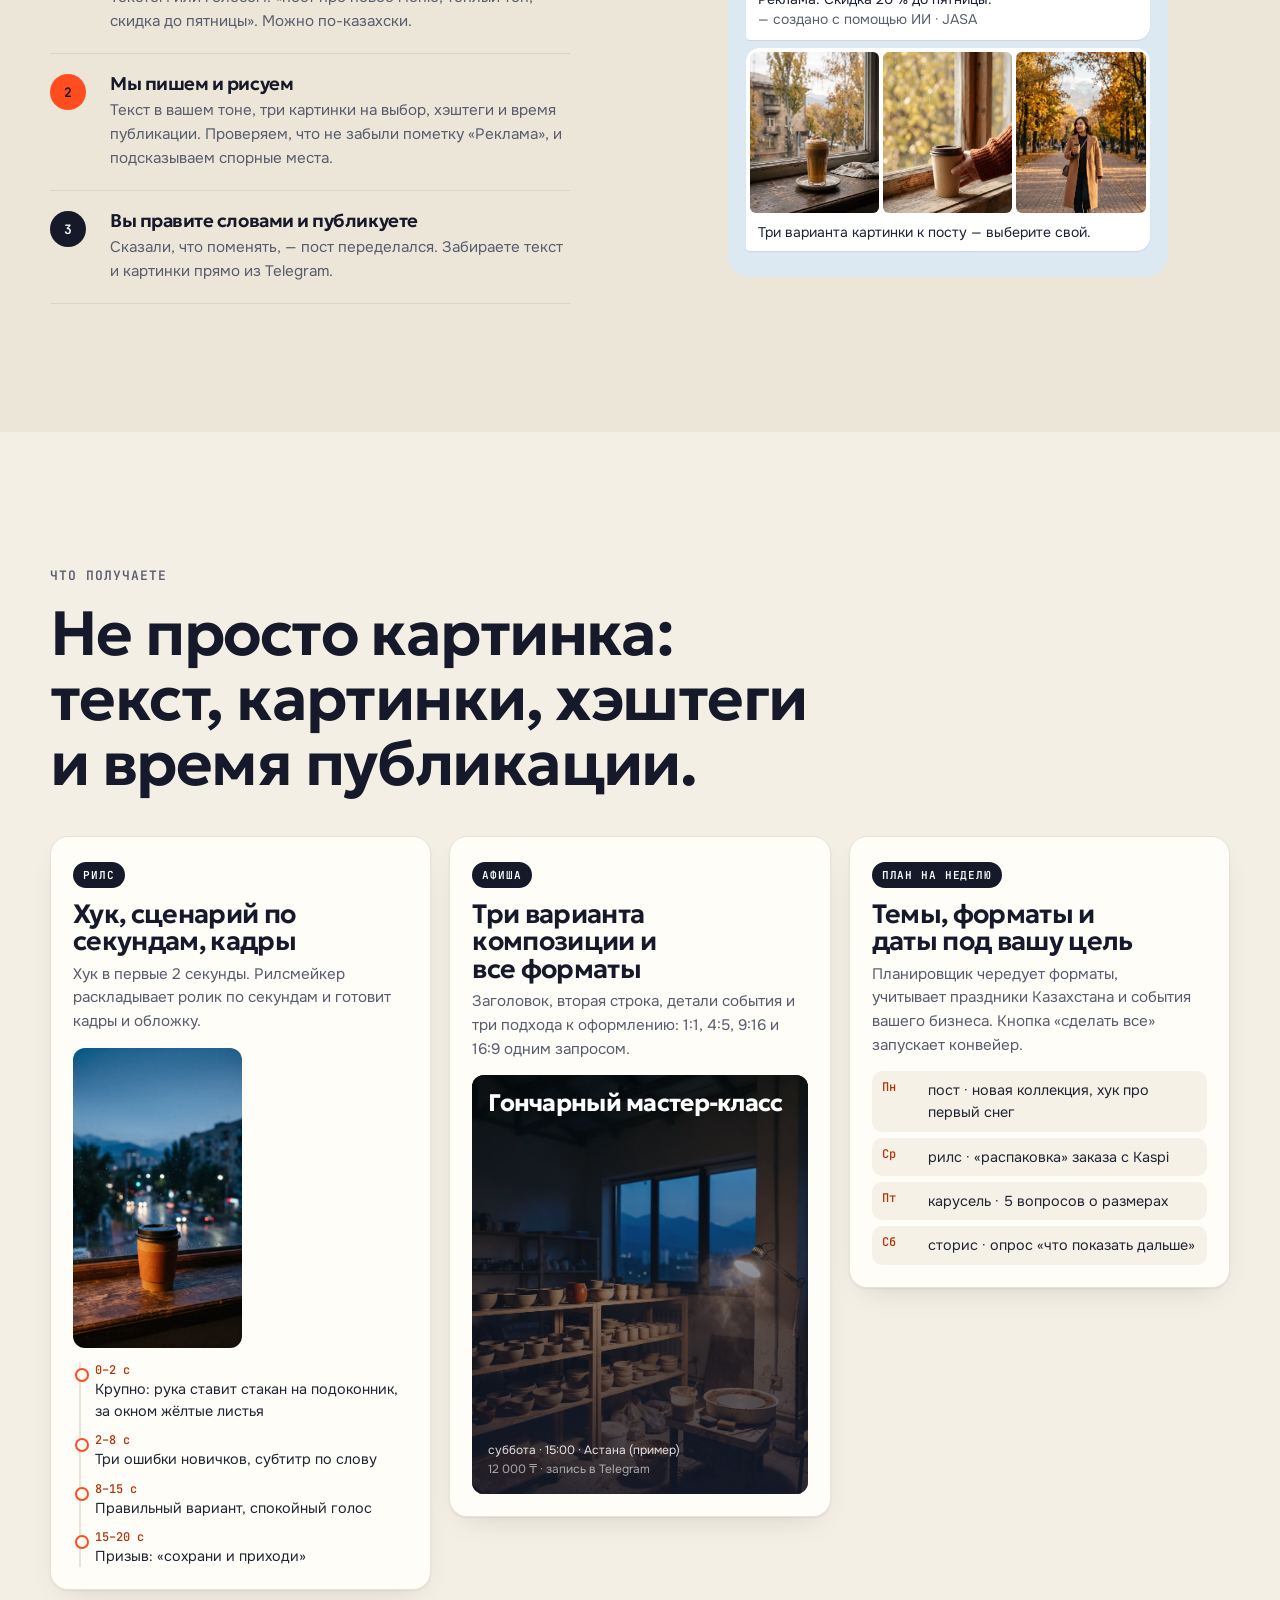
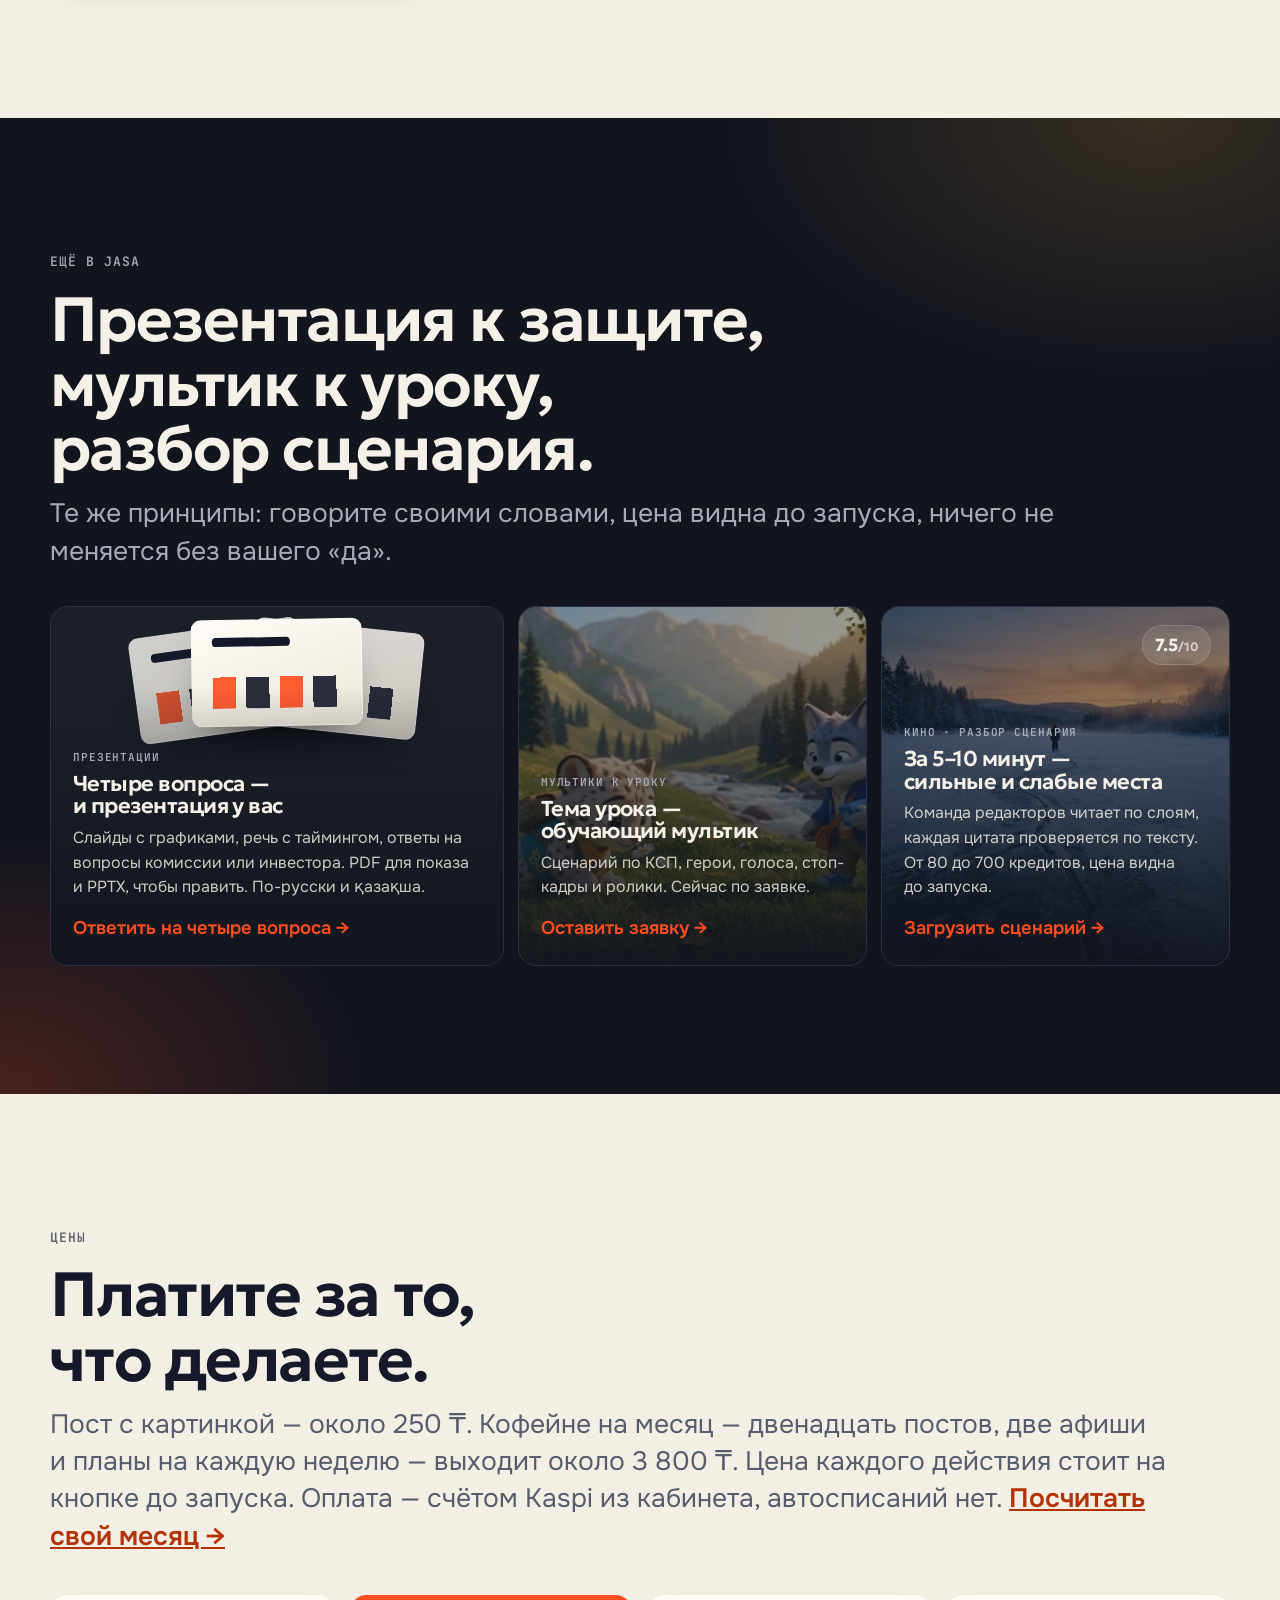
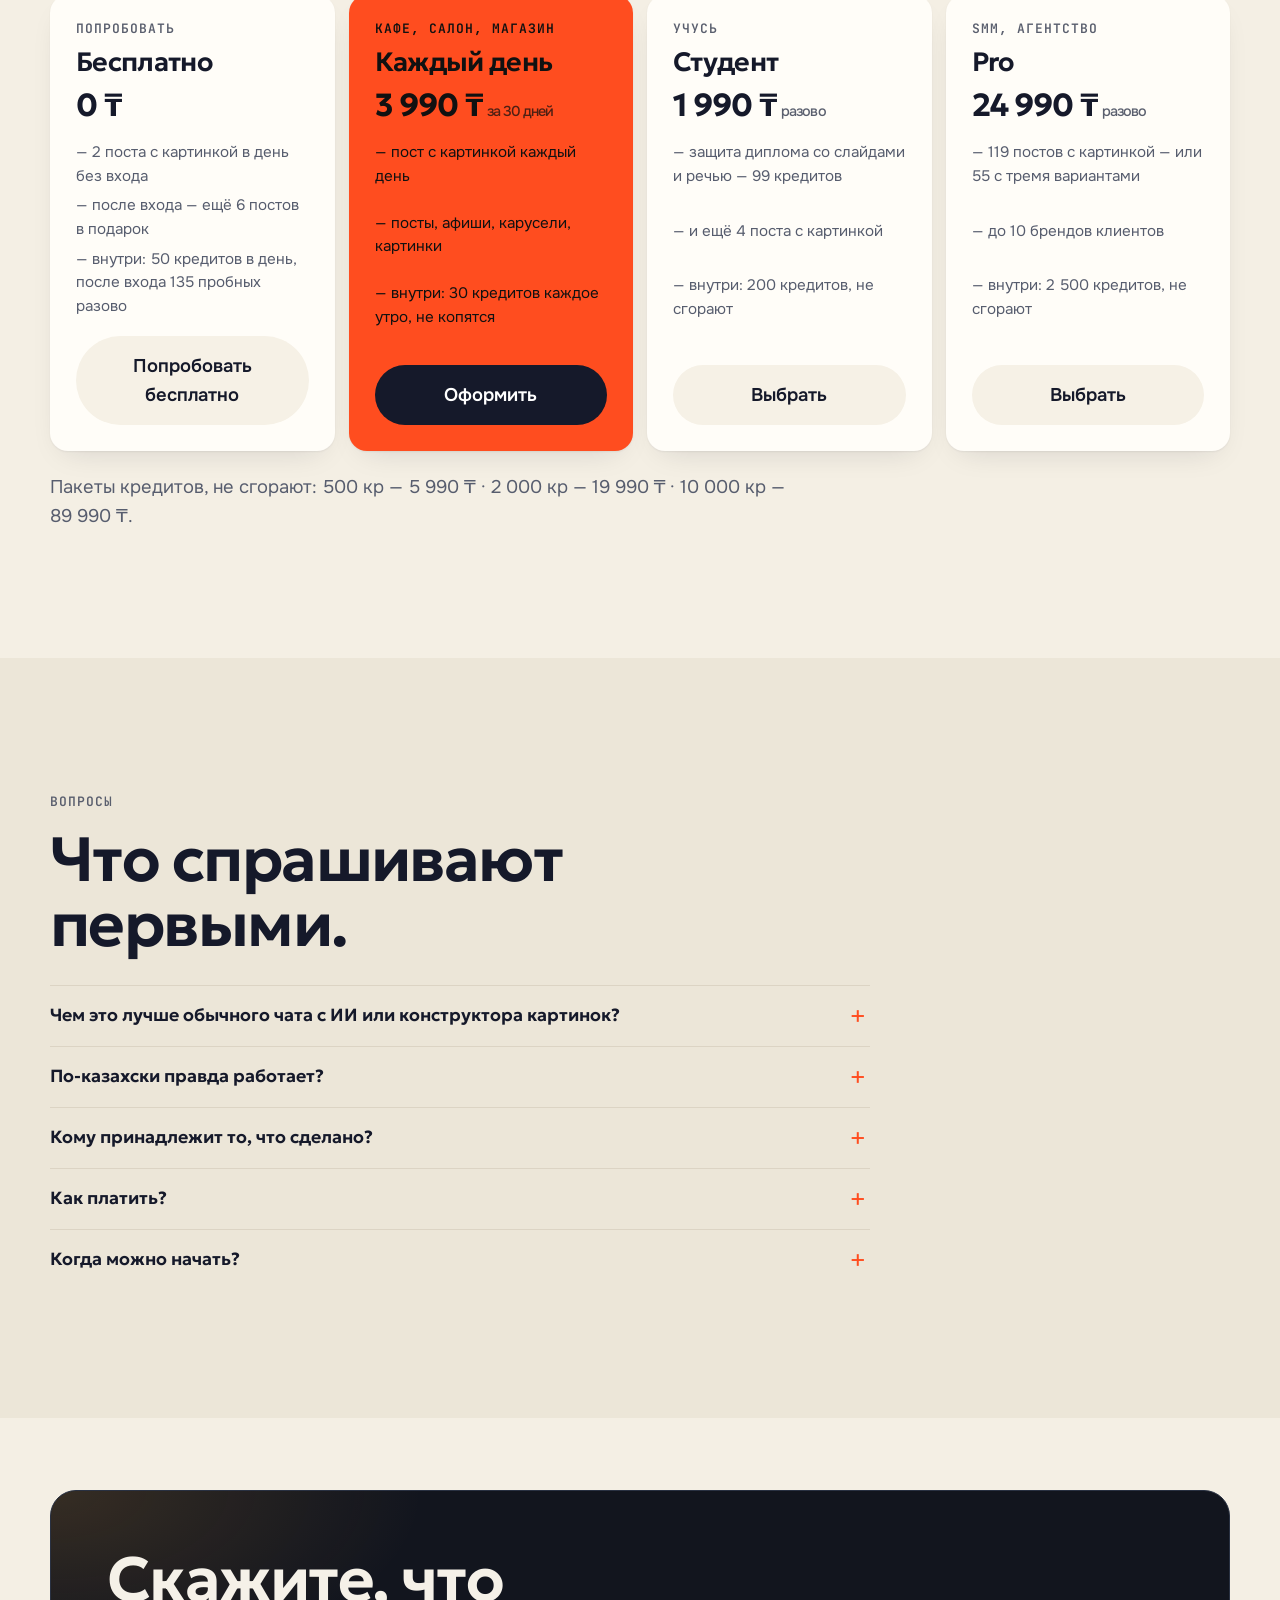
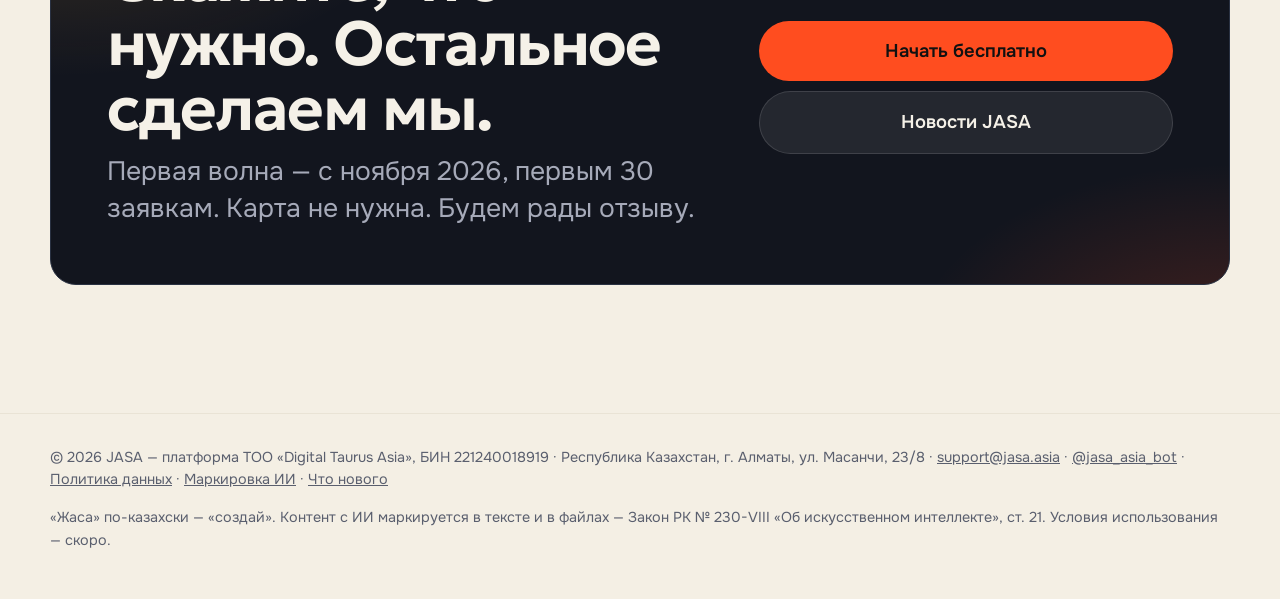
==== commit f6a68f81: "Revert "Гость: 50 кредитов один раз, метка устройства, конец пробных с кнопкой входа; вход по почте " ====
--- a/index.html
+++ b/index.html
@@ -66,6 +66,7 @@
 @media (max-width:900px){.demo .sheet.kadr-sheet{grid-template-columns:minmax(0,1fr)}.demo .kadr{grid-row:auto;margin-bottom:12px;max-height:62vh}}
 .hero .cta{display:flex;gap:12px;flex-wrap:wrap;margin-top:30px;align-items:center}.hero .cta .btn{white-space:normal;text-align:center}
 .hero .trust{margin-top:14px;font-size:.95rem;color:var(--night-muted)}
+header .ui-seg{display:inline-flex;gap:2px;padding:3px;border-radius:999px;border:1px solid rgba(255,255,255,.14);margin-left:auto;margin-right:12px}header .ui-seg button{min-width:36px;height:28px;padding:0 8px;border-radius:999px;font:600 12px/1 var(--mono);letter-spacing:.04em;color:var(--night-muted);background:none;border:0;cursor:pointer}header .ui-seg button.on{background:var(--night-text);color:var(--night)}@media (max-width:900px){header .ui-seg{margin-right:8px}}
 .hero .gr-line{margin-top:16px;font-size:1rem}.hero .gr-line a{color:var(--night-text);font-weight:600;text-decoration:underline;text-decoration-color:var(--night-accent);text-underline-offset:4px;text-decoration-thickness:2px}
 /* живой лист */
 .demo{background:var(--surface);border-radius:26px;box-shadow:var(--shadow);padding:18px;position:relative}
@@ -217,18 +218,18 @@
 </style>
 </head>
 <body>
-<header class="night"><div class="wrap"><a class="logo" href="#"><i></i>JASA</a><nav aria-label="Разделы"><a href="#kak">Как работает</a><a href="#chto">Что получаете</a><a href="#eshche">Презентации и кино</a><a href="#ceny">Цены</a></nav><a class="btn accent vhod" href="https://t.me/jasa_asia_bot?start=site" style="padding:10px 20px">Войти</a></div></header>
+<header class="night"><div class="wrap"><a class="logo" href="#"><i></i>JASA</a><nav aria-label="Разделы"><a href="#kak" data-i="nav1">Как работает</a><a href="#chto" data-i="nav2">Что получаете</a><a href="#eshche" data-i="nav3">Презентации и кино</a><a href="#ceny" data-i="nav4">Цены</a></nav><span class="ui-seg" role="group" aria-label="Язык"><button type="button" data-ui="ru">RU</button><button type="button" data-ui="kz" title="Қазақша · аударма тексерілуде">KZ</button><button type="button" data-ui="en">EN</button></span><a class="btn accent vhod" href="https://t.me/jasa_asia_bot?start=site" style="padding:10px 20px" data-i="vhod">Войти</a></div></header>
 
 <main>
 <section class="hero"><div class="wrap grid">
   <div>
-    <span class="caps caps-d">Казахстан · по-русски, по-казахски и по-английски · в тенге</span><span class="caps caps-m">RU · KZ · EN · в тенге</span>
-    <h1 style="margin-top:14px">Пост с картинкой — <em>за минуту</em>.</h1>
-    <p class="lead" style="margin-top:18px">Скажите, что нужно, голосом или текстом. JASA напишет пост и нарисует картинку с вашим заголовком. Ещё две минуты — проверить и выложить.</p>
-    <p class="lead" style="margin-top:10px;font-size:1rem"><b>Не знаете, о чём писать?</b> Выберите дело один раз — дальше JASA подсказывает, о чём писать сегодня: три повода с датами казахстанского календаря.</p>
-    <div class="cta"><a class="btn accent vhod" href="https://t.me/jasa_asia_bot?start=site">Попробовать бесплатно</a><a class="btn quiet" href="#chto">Посмотреть примеры</a></div>
-    <p class="gr-line"><a href="https://t.me/jasa_asia" target="_blank" rel="noopener">Учимся в Telegram → группа JASA</a></p>
-    <p class="trust"><b>2 поста в день — бесплатно, без входа.</b> Дальше пост с картинкой — около 250 ₸. Цена стоит на кнопке до запуска.</p>
+    <span class="caps caps-d" data-i="capsd">Казахстан · по-русски, по-казахски и по-английски · в тенге</span><span class="caps caps-m" data-i="capsm">RU · KZ · EN · в тенге</span>
+    <h1 style="margin-top:14px" data-i="h1">Пост с картинкой — <em>за минуту</em>.</h1>
+    <p class="lead" style="margin-top:18px" data-i="lead1">Скажите, что нужно, голосом или текстом. JASA напишет пост и нарисует картинку с вашим заголовком. Ещё две минуты — проверить и выложить.</p>
+    <p class="lead" style="margin-top:10px;font-size:1rem" data-i="lead2"><b>Не знаете, о чём писать?</b> Выберите дело один раз — дальше JASA подсказывает, о чём писать сегодня: три повода с датами казахстанского календаря.</p>
+    <div class="cta"><a class="btn accent vhod" href="https://t.me/jasa_asia_bot?start=site" data-i="cta1">Попробовать бесплатно</a><a class="btn quiet" href="#chto" data-i="cta2">Посмотреть примеры</a></div>
+    <p class="gr-line"><a href="https://t.me/jasa_asia" target="_blank" rel="noopener" data-i="gr">Учимся в Telegram → группа JASA</a></p>
+    <p class="trust" data-i="trust"><b>2 поста в день — бесплатно, без входа.</b> Дальше пост с картинкой — около 250 ₸. Цена стоит на кнопке до запуска.</p>
   </div>
   <div class="demo" id="demo">
     <span class="meta">пост с картинкой · около 250 ₸</span>
@@ -341,7 +342,7 @@
 
 </main>
 <footer><div class="wrap"><span>© 2026 JASA — платформа ТОО «Digital Taurus Asia», БИН 221240018919 · Республика Казахстан, г. Алматы, ул. Масанчи, 23/8 · <a href="mailto:support@jasa.asia">support@jasa.asia</a> · <a href="https://t.me/jasa_asia_bot">@jasa_asia_bot</a> · <a href="/privacy/">Политика данных</a> · <a href="/ai/">Маркировка ИИ</a> · <a href="/obnovleniya/">Что нового</a></span><span>«Жаса» по-казахски — «создай». Контент с ИИ маркируется в тексте и в файлах — Закон РК № 230-VIII «Об искусственном интеллекте», ст. 21. Условия использования — скоро.</span></div></footer>
-<div class="sticky"><a class="btn accent vhod" href="https://t.me/jasa_asia_bot?start=site">Попробовать бесплатно</a></div>
+<div class="sticky"><a class="btn accent vhod" href="https://t.me/jasa_asia_bot?start=site" data-i="cta1">Попробовать бесплатно</a></div>
 
 <script>
 (function(){
@@ -396,6 +397,32 @@
   });
 })();
 </script>
+<script>
+/* 11.11 · язык первого экрана: RU · KZ · EN. Выбор общий с кабинетом (localStorage jasa:ui), по умолчанию — язык устройства.
+   Переводится первый экран и меню; остальная страница пока на русском. Казахский проверяется носителем. */
+(function(){
+  var T={
+    nav1:['Қалай жұмыс істейді','How it works'],nav2:['Не аласыз','What you get'],nav3:['Презентациялар мен кино','Presentations and film'],nav4:['Бағалар','Prices'],vhod:['Кіру','Sign in'],
+    capsd:['Қазақстан · орысша, қазақша және ағылшынша · теңгемен','Kazakhstan · Russian, Kazakh and English · in tenge'],capsm:['RU · KZ · EN · теңгемен','RU · KZ · EN · in tenge'],
+    h1:['Суретті пост\u00a0— <em>бір\u00a0минутта</em>.','A post with an image\u00a0— <em>in\u00a0a\u00a0minute</em>.'],
+    lead1:['Не керек екенін дауыспен немесе мәтінмен айтыңыз. JASA пост жазып, тақырыбыңызбен сурет салады. Тағы екі минут — тексеріп, жариялау.','Say what you need, by voice or text. JASA writes the post and draws an image with your headline. Two more minutes to check it and post.'],
+    lead2:['<b>Не туралы жазарыңызды білмейсіз бе?</b> Ісіңізді бір рет таңдаңыз — JASA бүгін не туралы жазуды айтып отырады: қазақстандық күнтізбе күндерімен үш себеп.','<b>Not sure what to post?</b> Pick your business once — JASA then suggests what to post today: three reasons with Kazakhstan calendar dates.'],
+    cta1:['Тегін байқап көру','Try for free'],cta2:['Мысалдарды қарау','See examples'],gr:['Telegram-да оқимыз → JASA тобы','Learn on Telegram → JASA group'],
+    trust:['<b>Күніне 2 пост — тегін, кірусіз.</b> Одан әрі суретті пост — шамамен\u00a0250\u00a0₸. Баға іске қосқанға дейін түймеде тұрады.','<b>2 posts a day — free, no sign-in.</b> After that a post with an image is about\u00a0250\u00a0₸. The price is on the button before you run it.']
+  };
+  var Y=['ru','kz','en'],els=[].slice.call(document.querySelectorAll('[data-i]'));
+  els.forEach(function(e){e.setAttribute('data-ru',e.innerHTML)});
+  function ustr(){var c=String((navigator.languages&&navigator.languages[0])||navigator.language||'ru').slice(0,2).toLowerCase();return c==='kk'||c==='kz'?'kz':c==='en'?'en':'ru'}
+  function vzyat(){try{var v=JSON.parse(localStorage.getItem('jasa:ui'));if(Y.indexOf(v)>-1)return v}catch(e){}return ustr()}
+  function primenit(y){
+    els.forEach(function(e){var k=e.getAttribute('data-i');e.innerHTML=y==='ru'||!T[k]?e.getAttribute('data-ru'):T[k][y==='kz'?0:1]});
+    document.documentElement.lang=y==='kz'?'kk':y;
+    [].forEach.call(document.querySelectorAll('header .ui-seg button'),function(b){var on=b.getAttribute('data-ui')===y;b.classList.toggle('on',on);b.setAttribute('aria-pressed',on)});
+  }
+  document.addEventListener('click',function(e){var b=e.target.closest&&e.target.closest('header .ui-seg [data-ui]');if(!b)return;var y=b.getAttribute('data-ui');try{localStorage.setItem('jasa:ui',JSON.stringify(y))}catch(er){}try{document.cookie='jasa_ui='+y+'; max-age=31536000; path=/; SameSite=Lax'}catch(er){}primenit(y)});
+  primenit(vzyat());
+})();
+</script>
 <script src="app/lupa.js?v=3" defer></script>
 </body>
 </html>
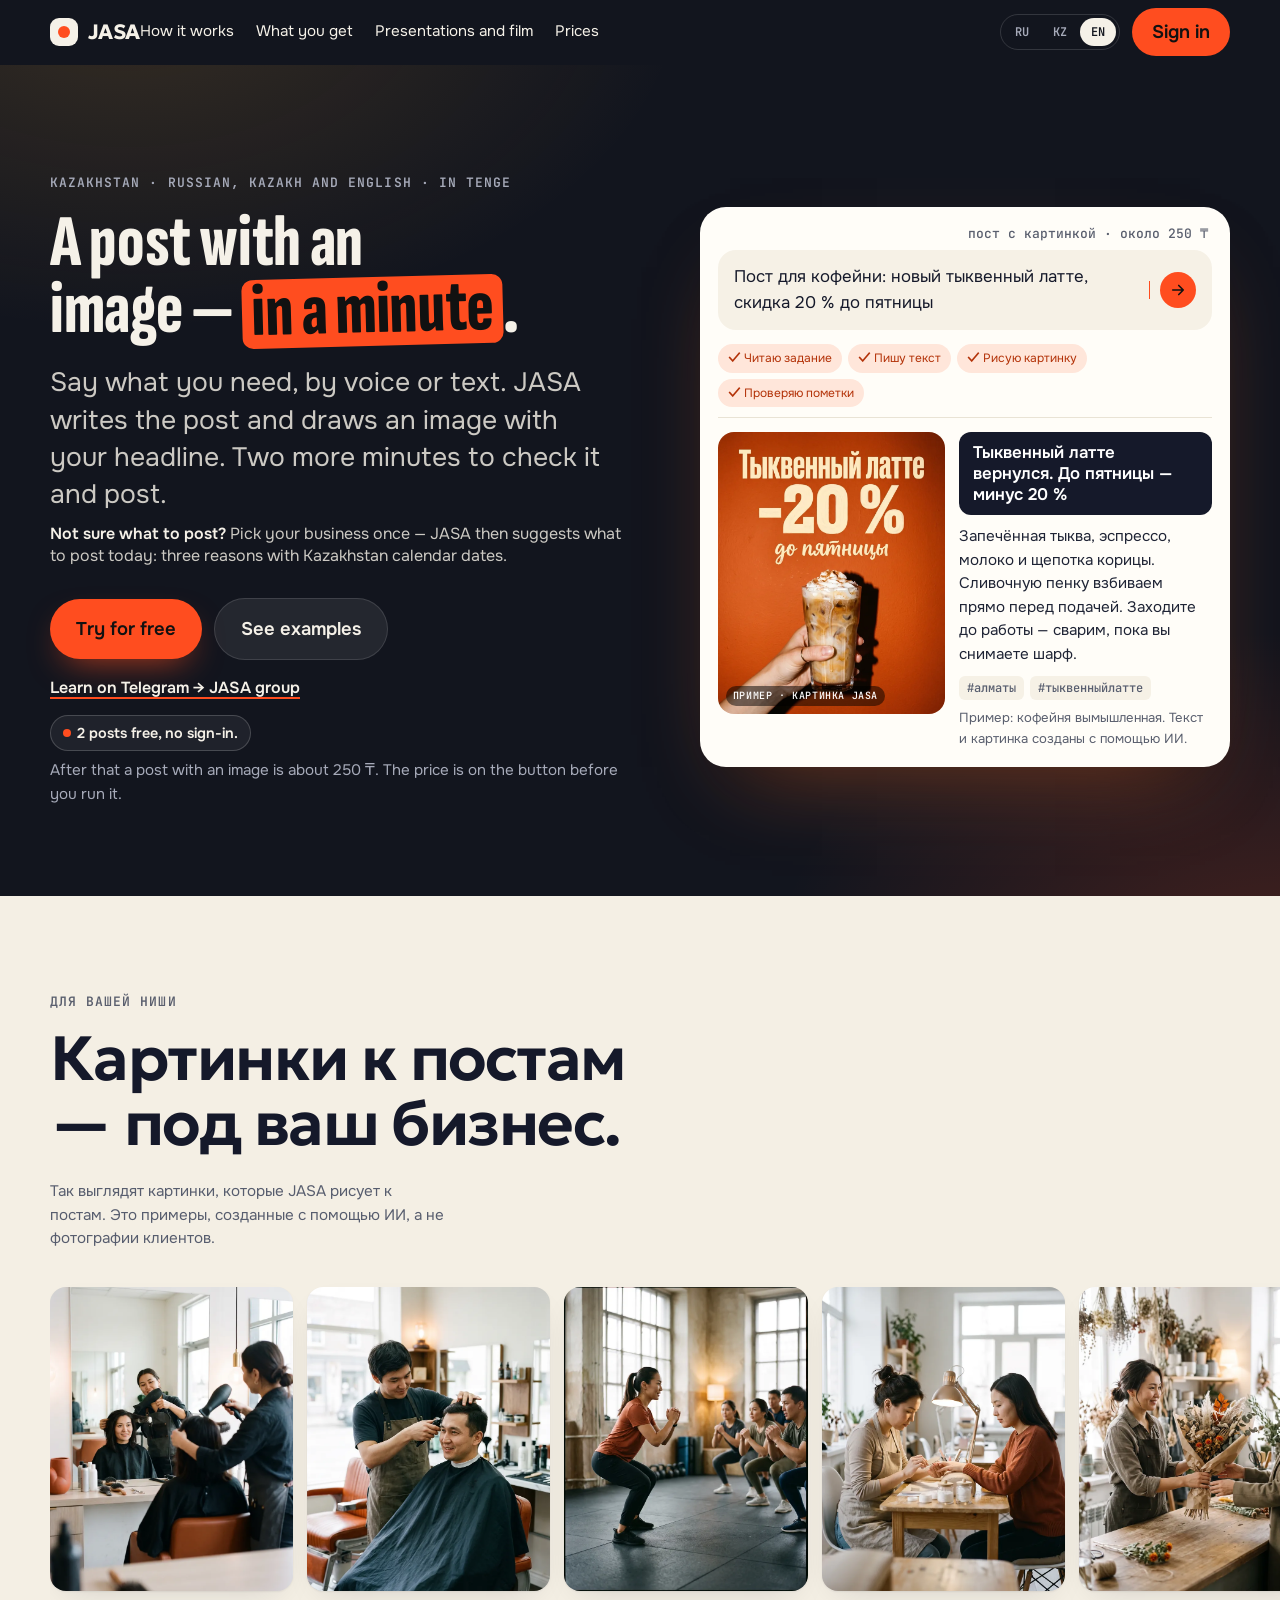
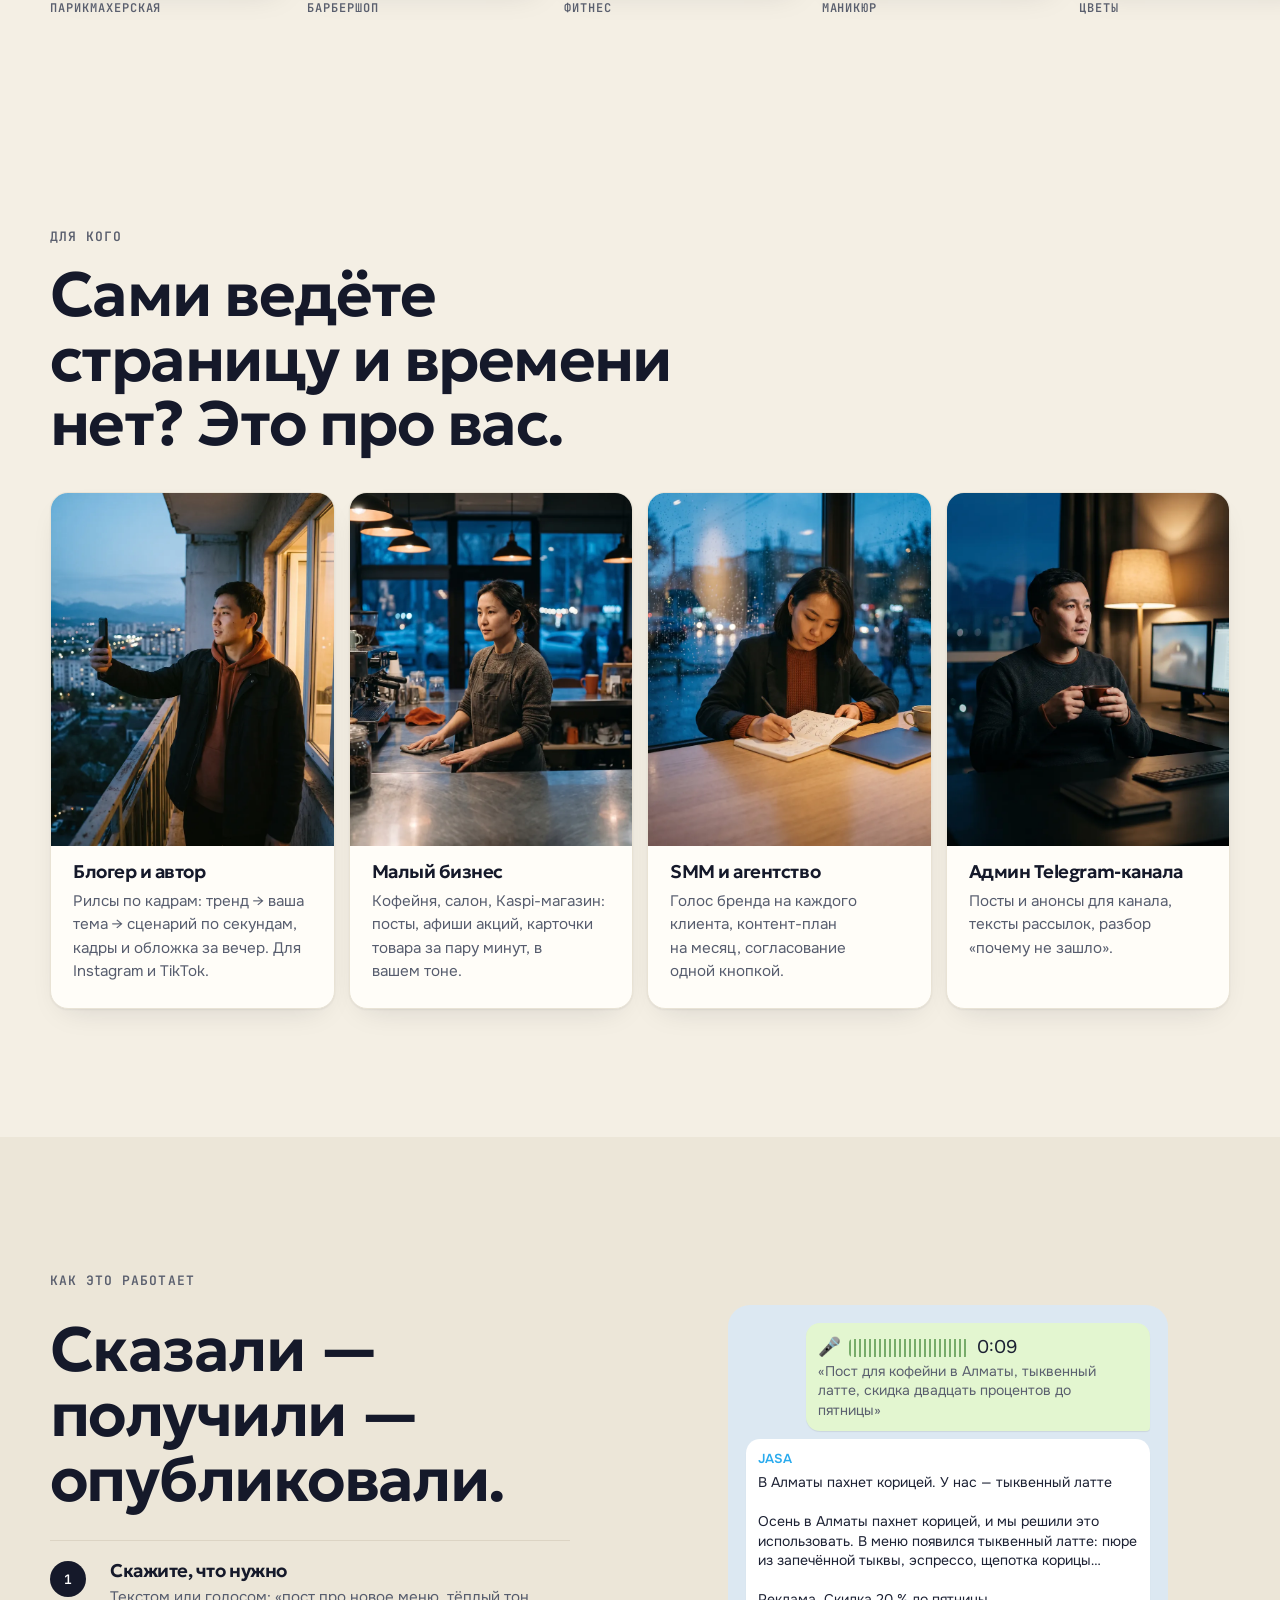
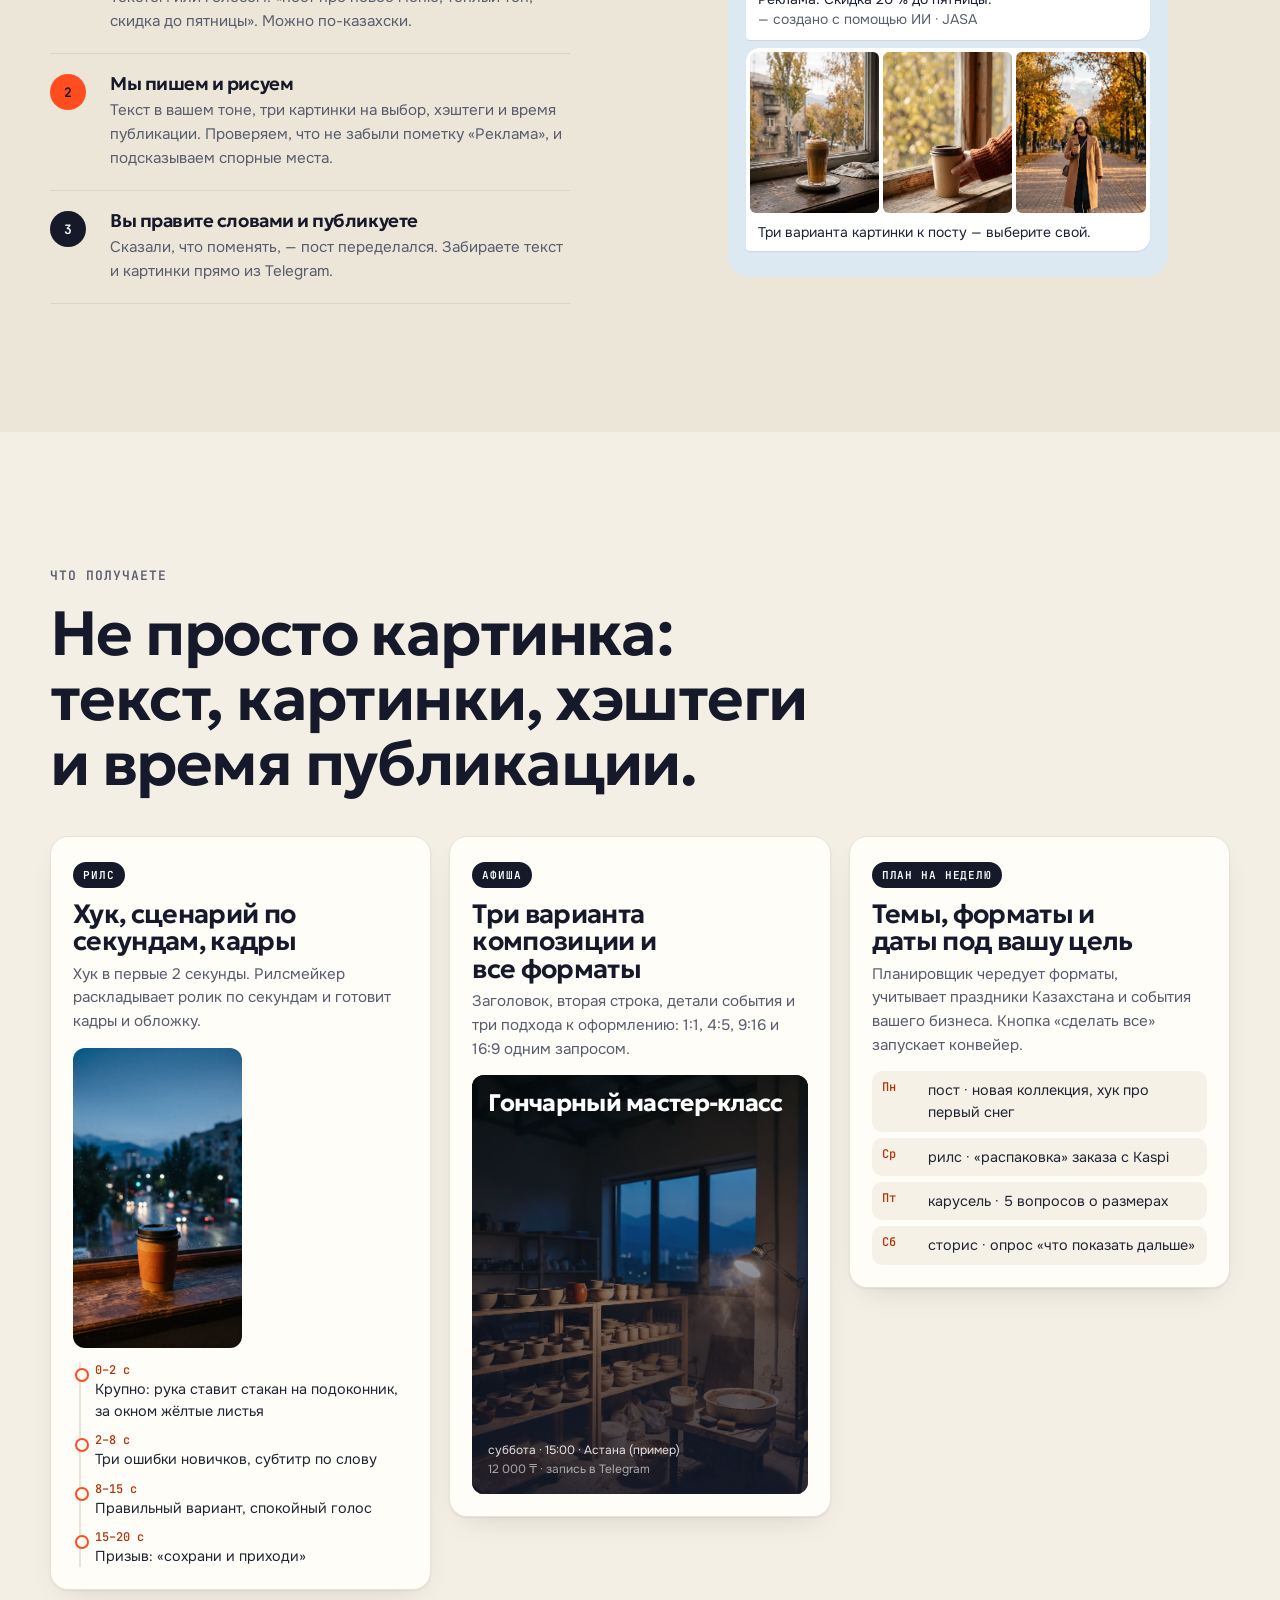
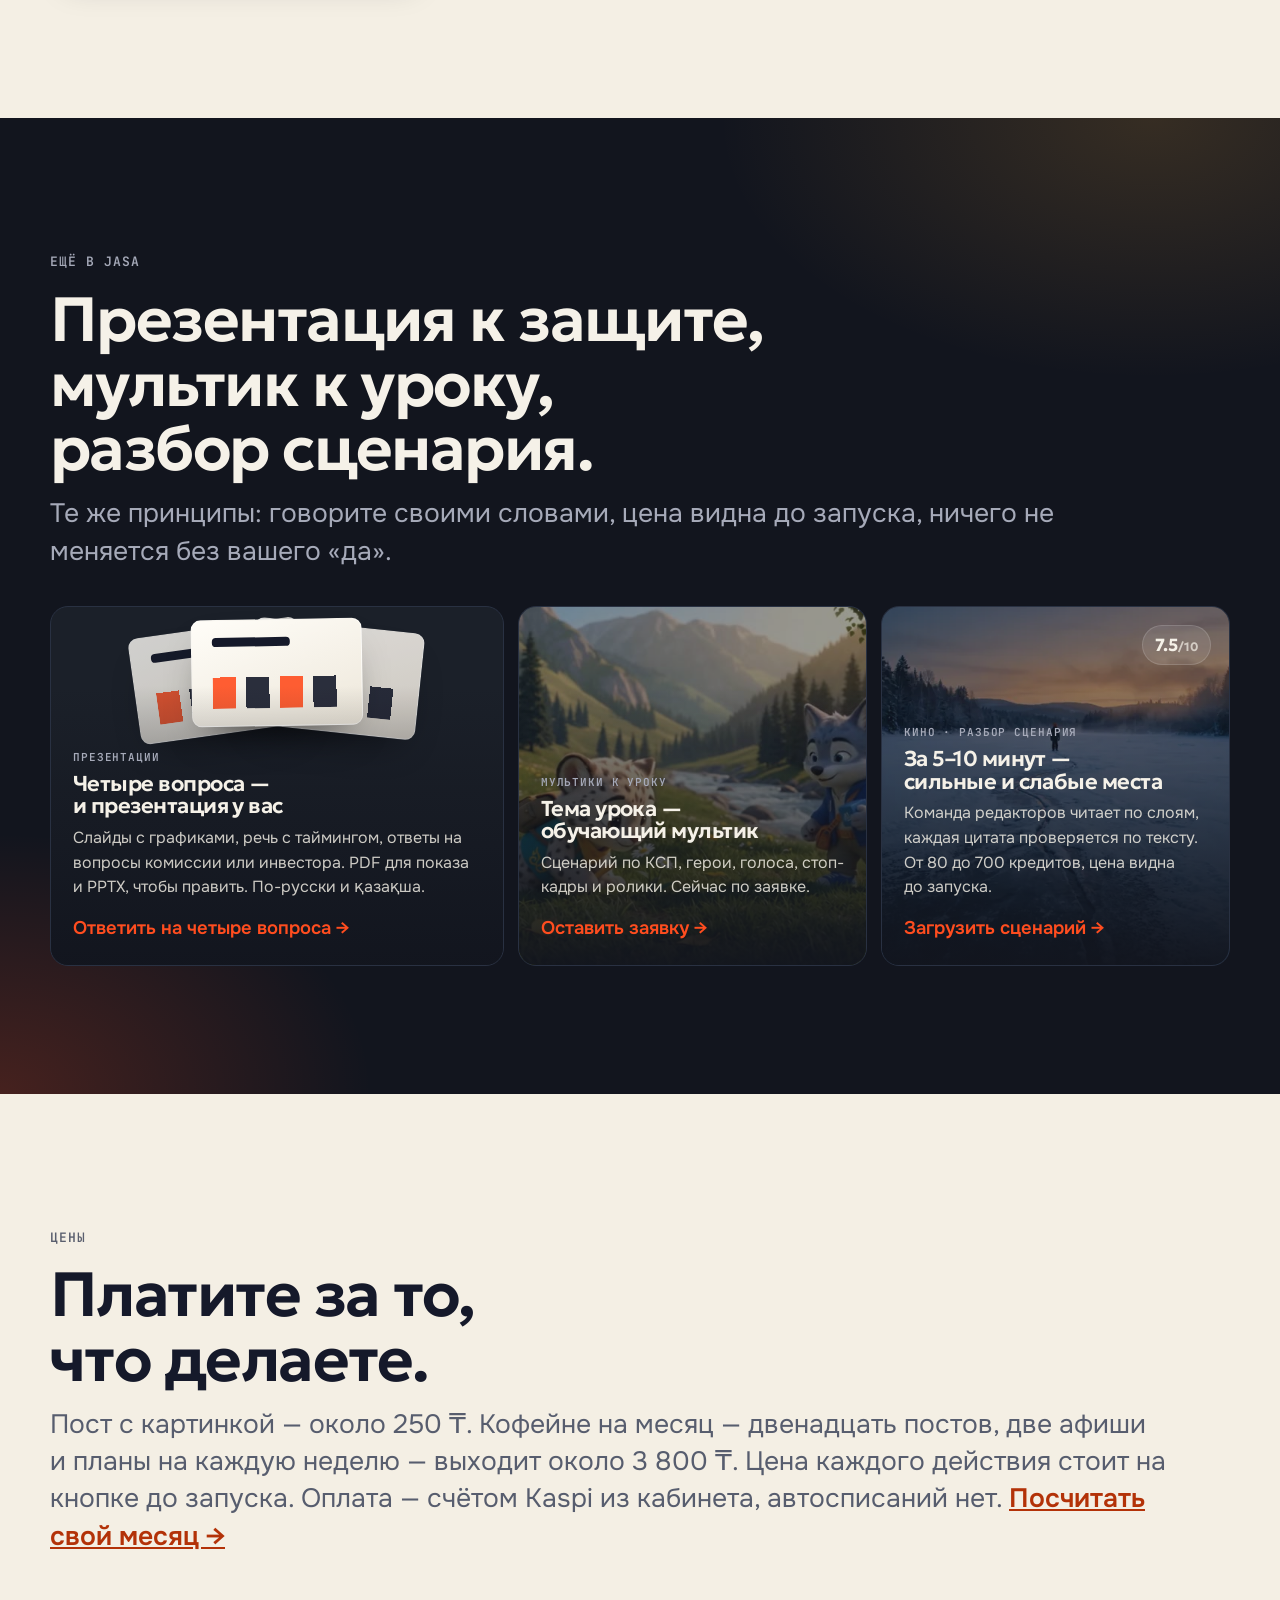
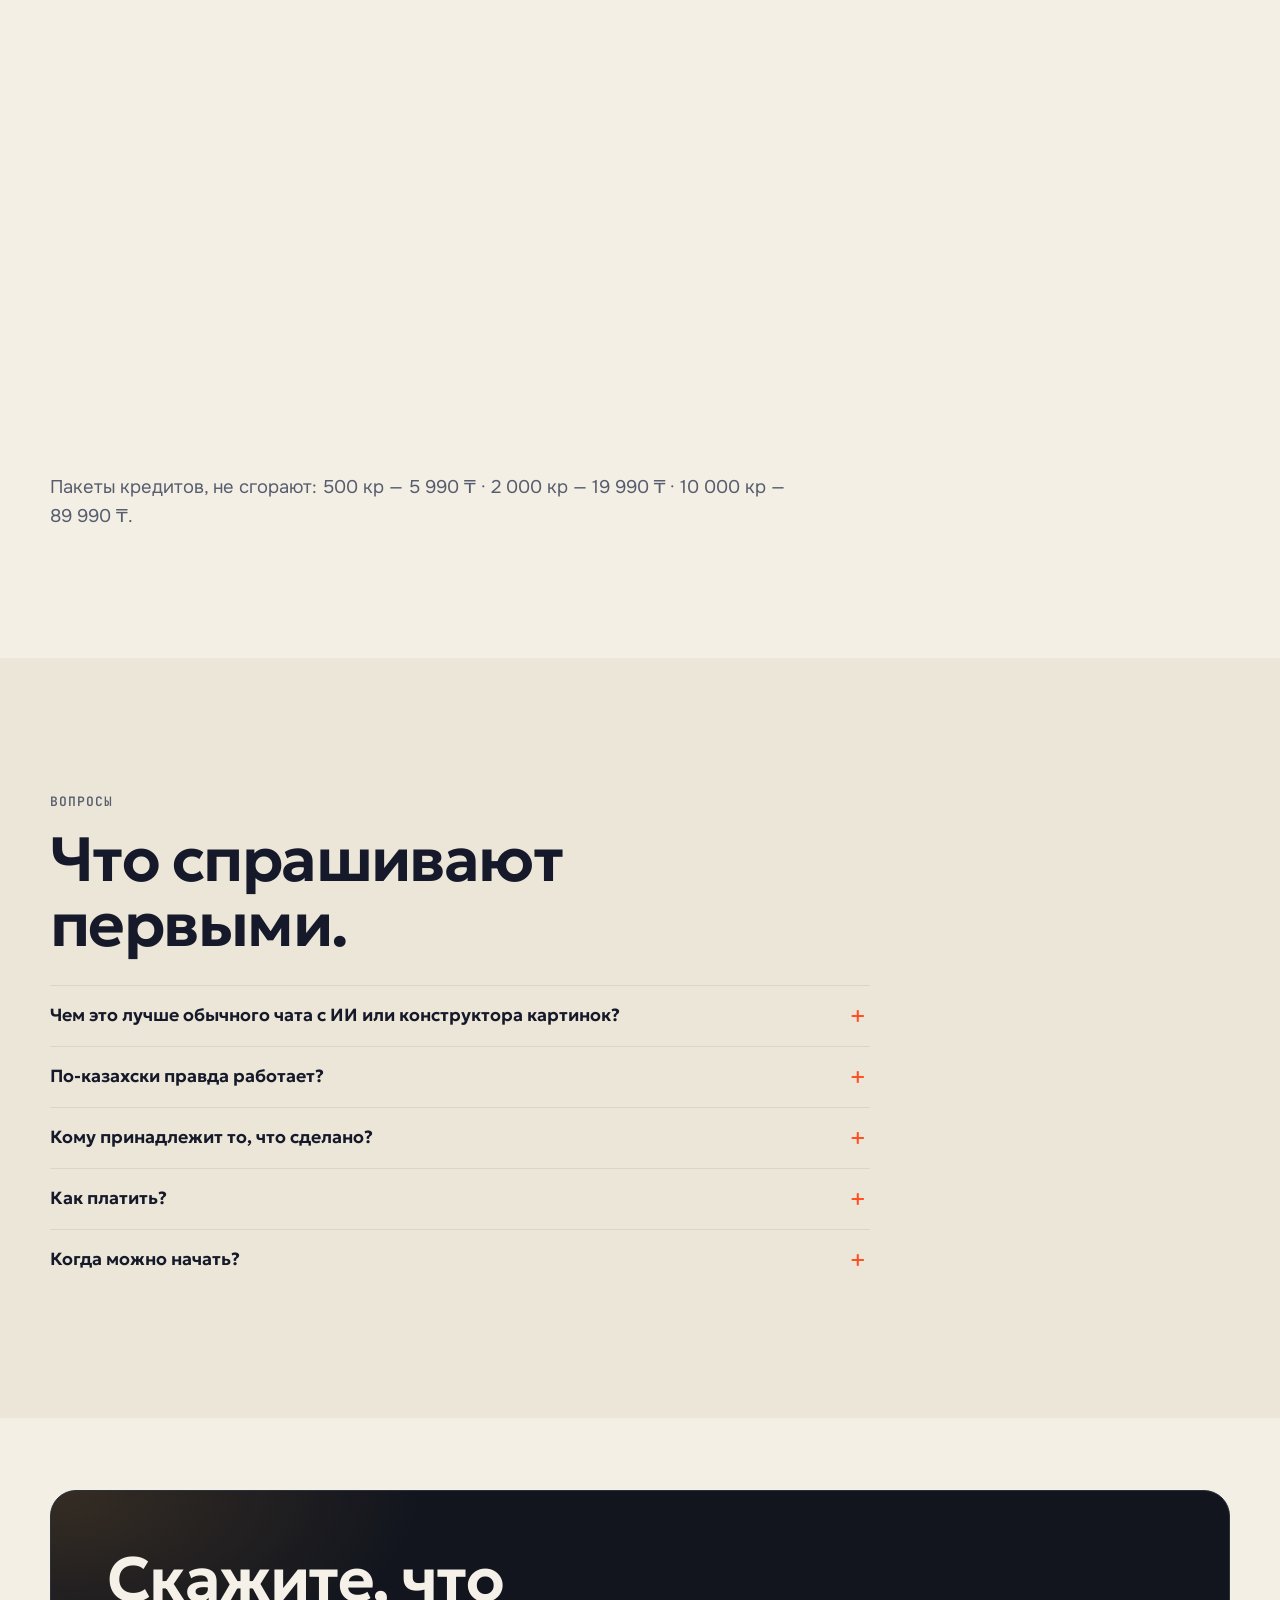
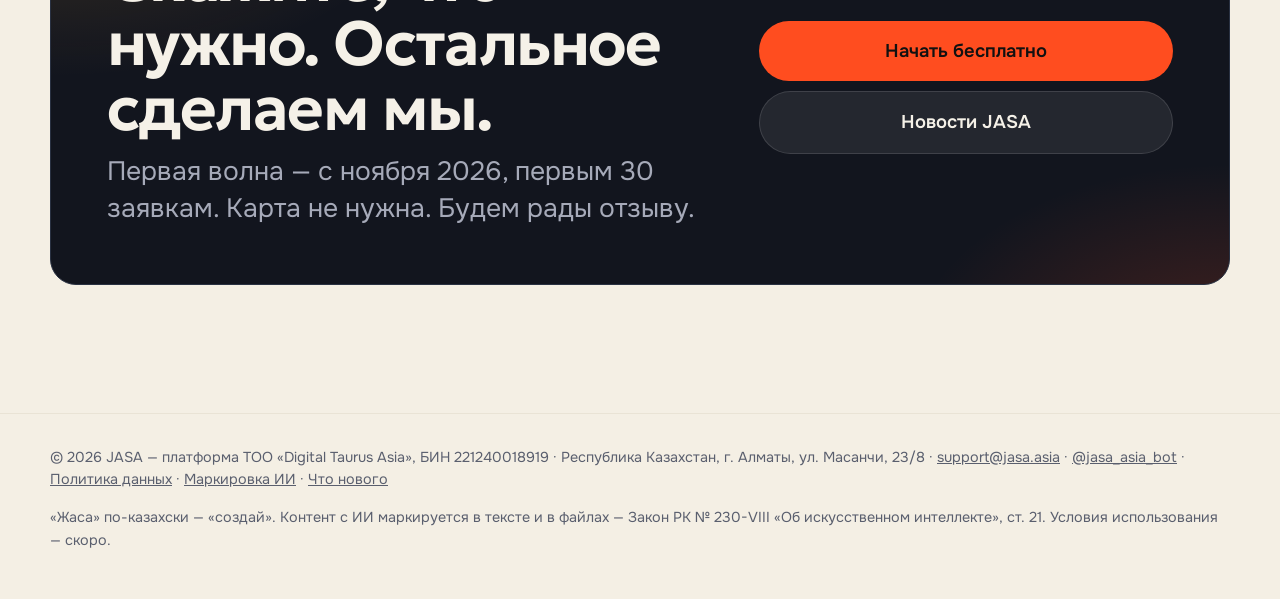
==== commit d1114ed8: "Reapply "Гость: 50 кредитов один раз, метка устройства, конец пробных с кнопкой входа; вход по почте" ====
--- a/index.html
+++ b/index.html
@@ -229,7 +229,7 @@
     <p class="lead" style="margin-top:10px;font-size:1rem" data-i="lead2"><b>Не знаете, о чём писать?</b> Выберите дело один раз — дальше JASA подсказывает, о чём писать сегодня: три повода с датами казахстанского календаря.</p>
     <div class="cta"><a class="btn accent vhod" href="https://t.me/jasa_asia_bot?start=site" data-i="cta1">Попробовать бесплатно</a><a class="btn quiet" href="#chto" data-i="cta2">Посмотреть примеры</a></div>
     <p class="gr-line"><a href="https://t.me/jasa_asia" target="_blank" rel="noopener" data-i="gr">Учимся в Telegram → группа JASA</a></p>
-    <p class="trust" data-i="trust"><b>2 поста в день — бесплатно, без входа.</b> Дальше пост с картинкой — около 250 ₸. Цена стоит на кнопке до запуска.</p>
+    <p class="trust" data-i="trust"><b>2 поста бесплатно, без входа.</b> Дальше пост с картинкой — около 250 ₸. Цена стоит на кнопке до запуска.</p>
   </div>
   <div class="demo" id="demo">
     <span class="meta">пост с картинкой · около 250 ₸</span>
@@ -317,7 +317,7 @@
   <h2 style="margin-top:12px;max-width:18ch">Платите за то, что делаете.</h2>
   <p class="lead" style="margin-top:14px">Пост с картинкой — около 250 ₸. Кофейне на месяц — двенадцать постов, две афиши и планы на каждую неделю — выходит около 3 800 ₸. Цена каждого действия стоит на кнопке до запуска. Оплата — счётом Kaspi из кабинета, автосписаний нет. <a href="/app/#/tarify" style="color:var(--accent-text);font-weight:600">Посчитать свой месяц →</a></p>
   <div class="tiers">
-    <div class="tier rv"><span class="caps">Попробовать</span><h3>Бесплатно</h3><div class="price">0 ₸</div><ul><li>2 поста с картинкой в день без входа</li><li>после входа — ещё 6 постов в подарок</li><li>внутри: 50 кредитов в день, после входа 135 пробных разово</li></ul><a class="btn quiet" href="/app/">Попробовать бесплатно</a></div>
+    <div class="tier rv"><span class="caps">Попробовать</span><h3>Бесплатно</h3><div class="price">0 ₸</div><ul><li>2 поста с картинкой без входа, один раз</li><li>после входа — ещё 6 постов в подарок</li><li>внутри: 50 кредитов один раз без входа, после входа ещё 135 пробных</li></ul><a class="btn quiet" href="/app/">Попробовать бесплатно</a></div>
     <div class="tier hot rv"><span class="caps">Кафе, салон, магазин</span><h3>Каждый день</h3><div class="price">3 990 ₸<small> за 30 дней</small></div><ul><li>пост с картинкой каждый день</li><li>посты, афиши, карусели, картинки</li><li>внутри: 30 кредитов каждое утро, не копятся</li></ul><a class="btn" href="/app/#/tarify">Оформить</a></div>
     <div class="tier rv"><span class="caps">Учусь</span><h3>Студент</h3><div class="price">1 990 ₸<small> разово</small></div><ul><li>защита диплома со слайдами и речью — 99 кредитов</li><li>и ещё 4 поста с картинкой</li><li>внутри: 200 кредитов, не сгорают</li></ul><a class="btn quiet" href="/app/#/tarify">Выбрать</a></div>
     <div class="tier rv"><span class="caps">SMM, агентство</span><h3>Pro</h3><div class="price">24 990 ₸<small> разово</small></div><ul><li>119 постов с картинкой — или 55 с тремя вариантами</li><li>до 10 брендов клиентов</li><li>внутри: 2 500 кредитов, не сгорают</li></ul><a class="btn quiet" href="/app/#/tarify">Выбрать</a></div>
@@ -408,7 +408,7 @@
     lead1:['Не керек екенін дауыспен немесе мәтінмен айтыңыз. JASA пост жазып, тақырыбыңызбен сурет салады. Тағы екі минут — тексеріп, жариялау.','Say what you need, by voice or text. JASA writes the post and draws an image with your headline. Two more minutes to check it and post.'],
     lead2:['<b>Не туралы жазарыңызды білмейсіз бе?</b> Ісіңізді бір рет таңдаңыз — JASA бүгін не туралы жазуды айтып отырады: қазақстандық күнтізбе күндерімен үш себеп.','<b>Not sure what to post?</b> Pick your business once — JASA then suggests what to post today: three reasons with Kazakhstan calendar dates.'],
     cta1:['Тегін байқап көру','Try for free'],cta2:['Мысалдарды қарау','See examples'],gr:['Telegram-да оқимыз → JASA тобы','Learn on Telegram → JASA group'],
-    trust:['<b>Күніне 2 пост — тегін, кірусіз.</b> Одан әрі суретті пост — шамамен\u00a0250\u00a0₸. Баға іске қосқанға дейін түймеде тұрады.','<b>2 posts a day — free, no sign-in.</b> After that a post with an image is about\u00a0250\u00a0₸. The price is on the button before you run it.']
+    trust:['<b>2 пост тегін, кірусіз.</b> Одан әрі суретті пост — шамамен\u00a0250\u00a0₸. Баға іске қосқанға дейін түймеде тұрады.','<b>2 posts free, no sign-in.</b> After that a post with an image is about\u00a0250\u00a0₸. The price is on the button before you run it.']
   };
   var Y=['ru','kz','en'],els=[].slice.call(document.querySelectorAll('[data-i]'));
   els.forEach(function(e){e.setAttribute('data-ru',e.innerHTML)});
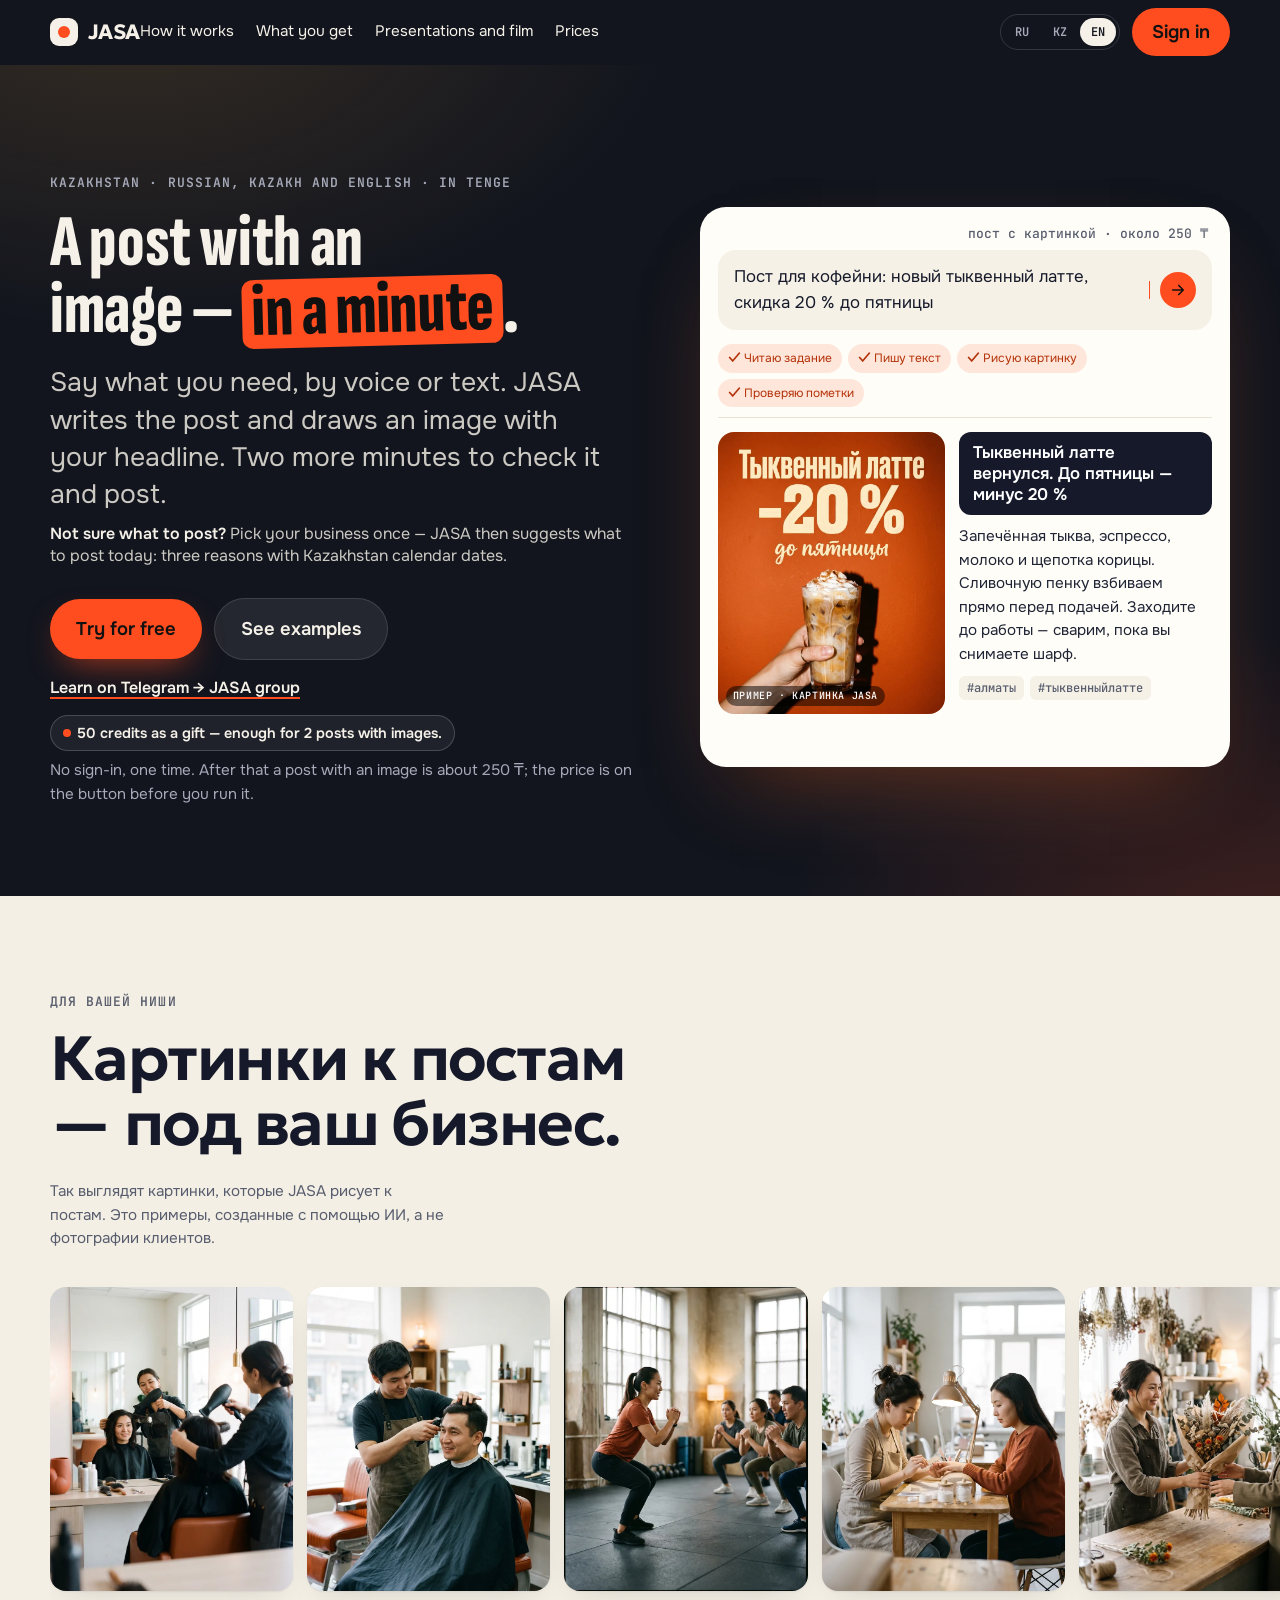
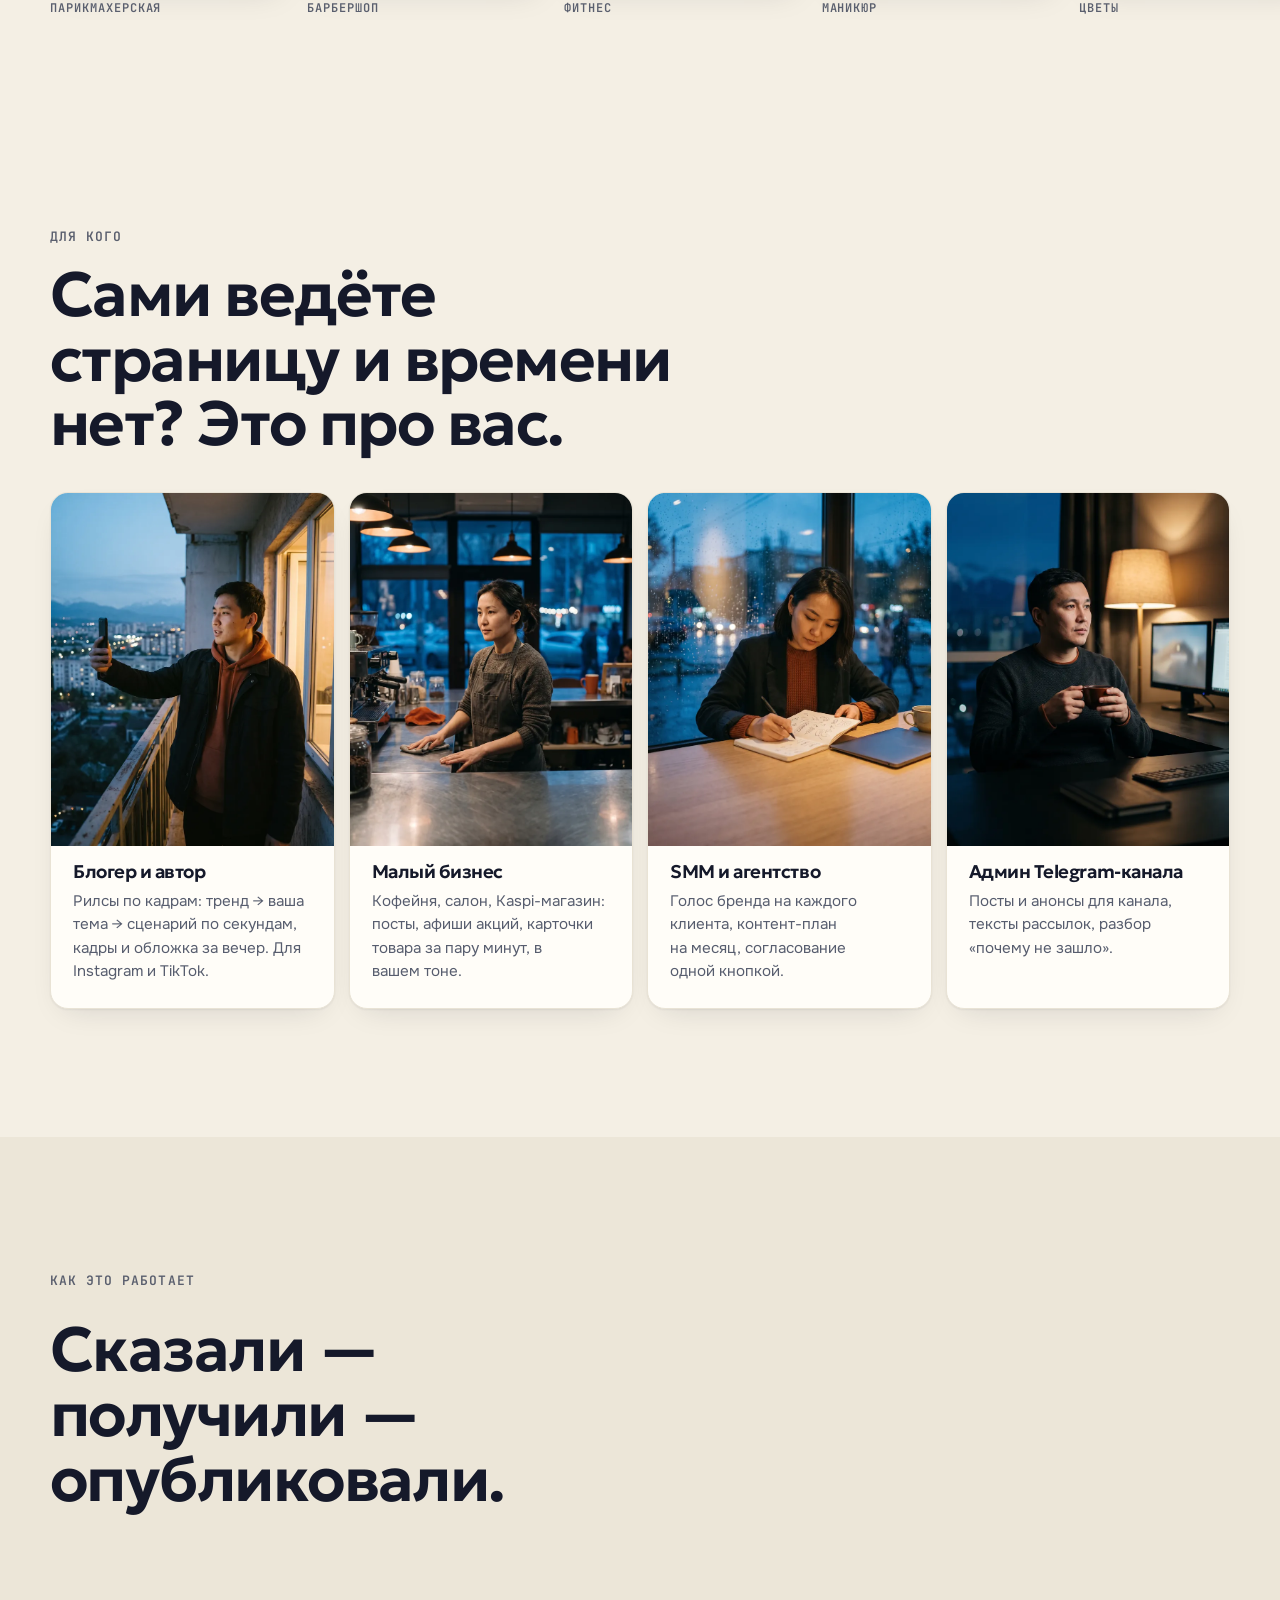
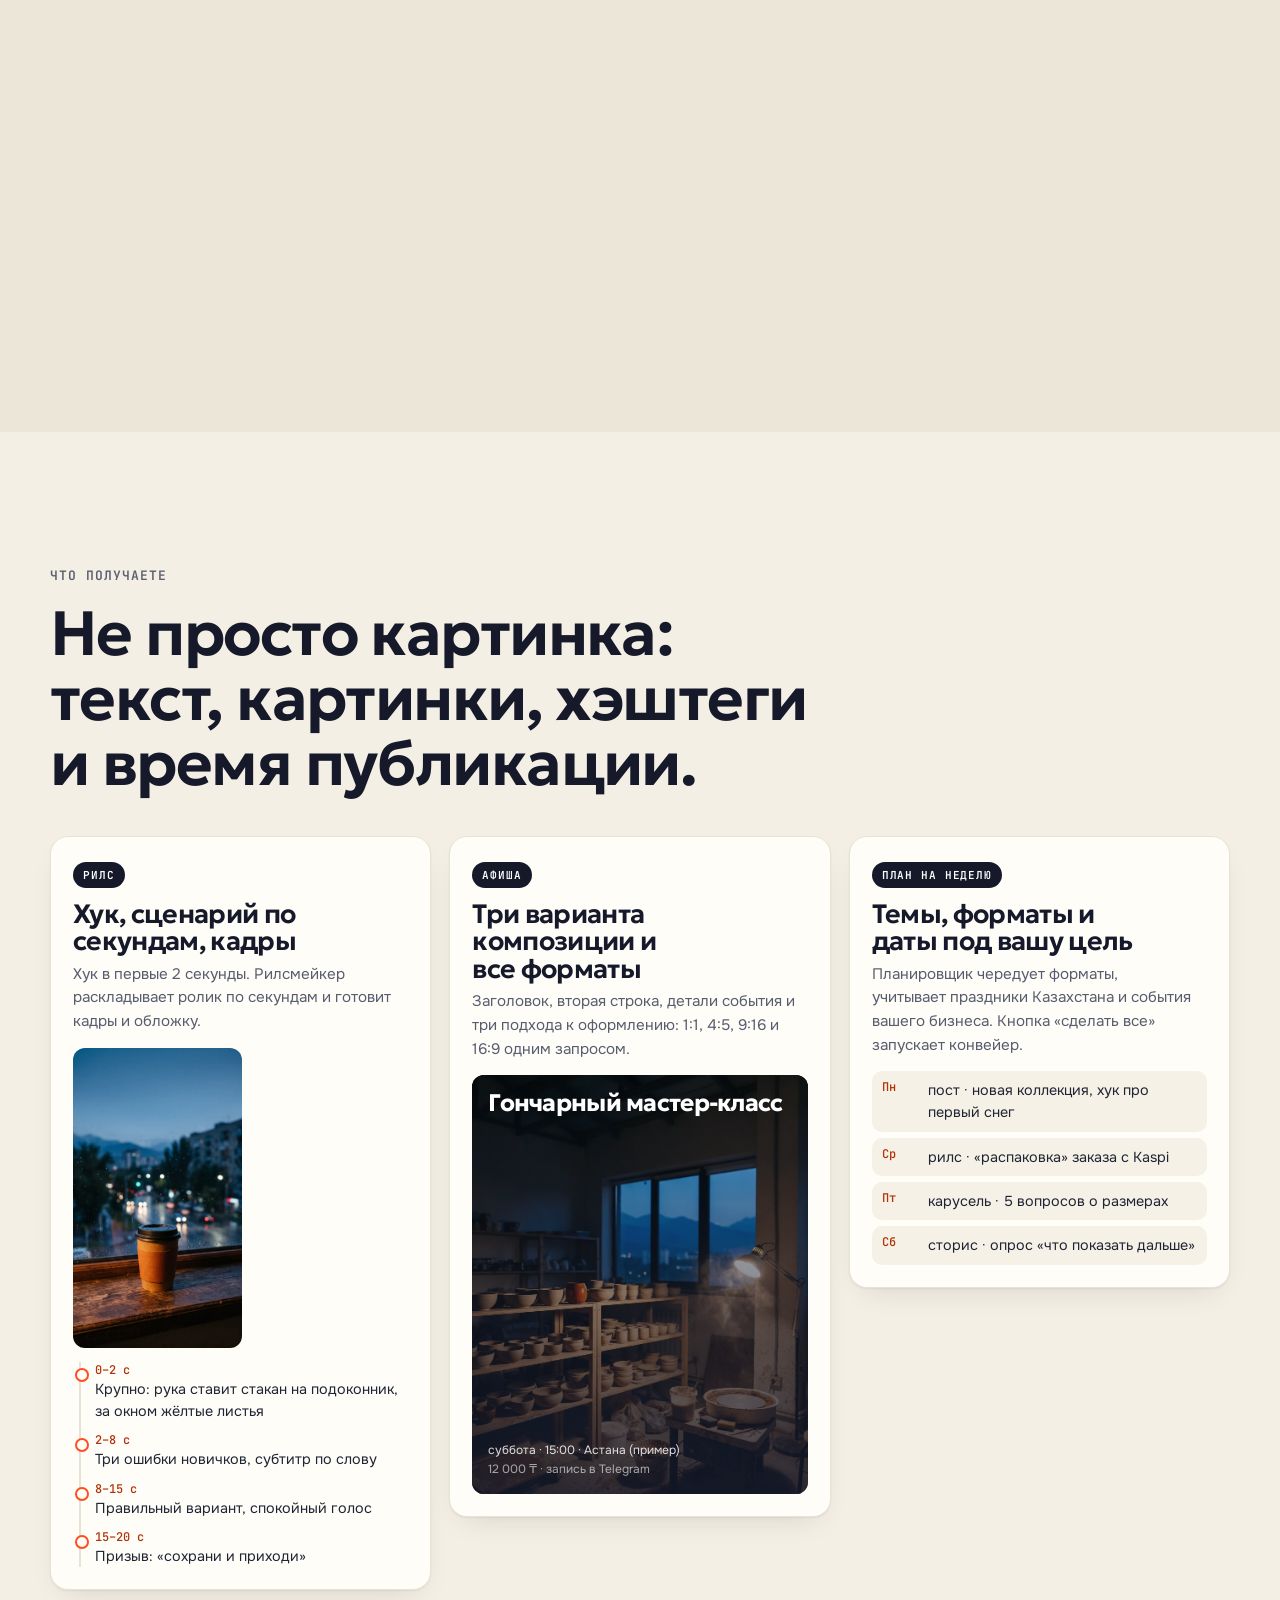
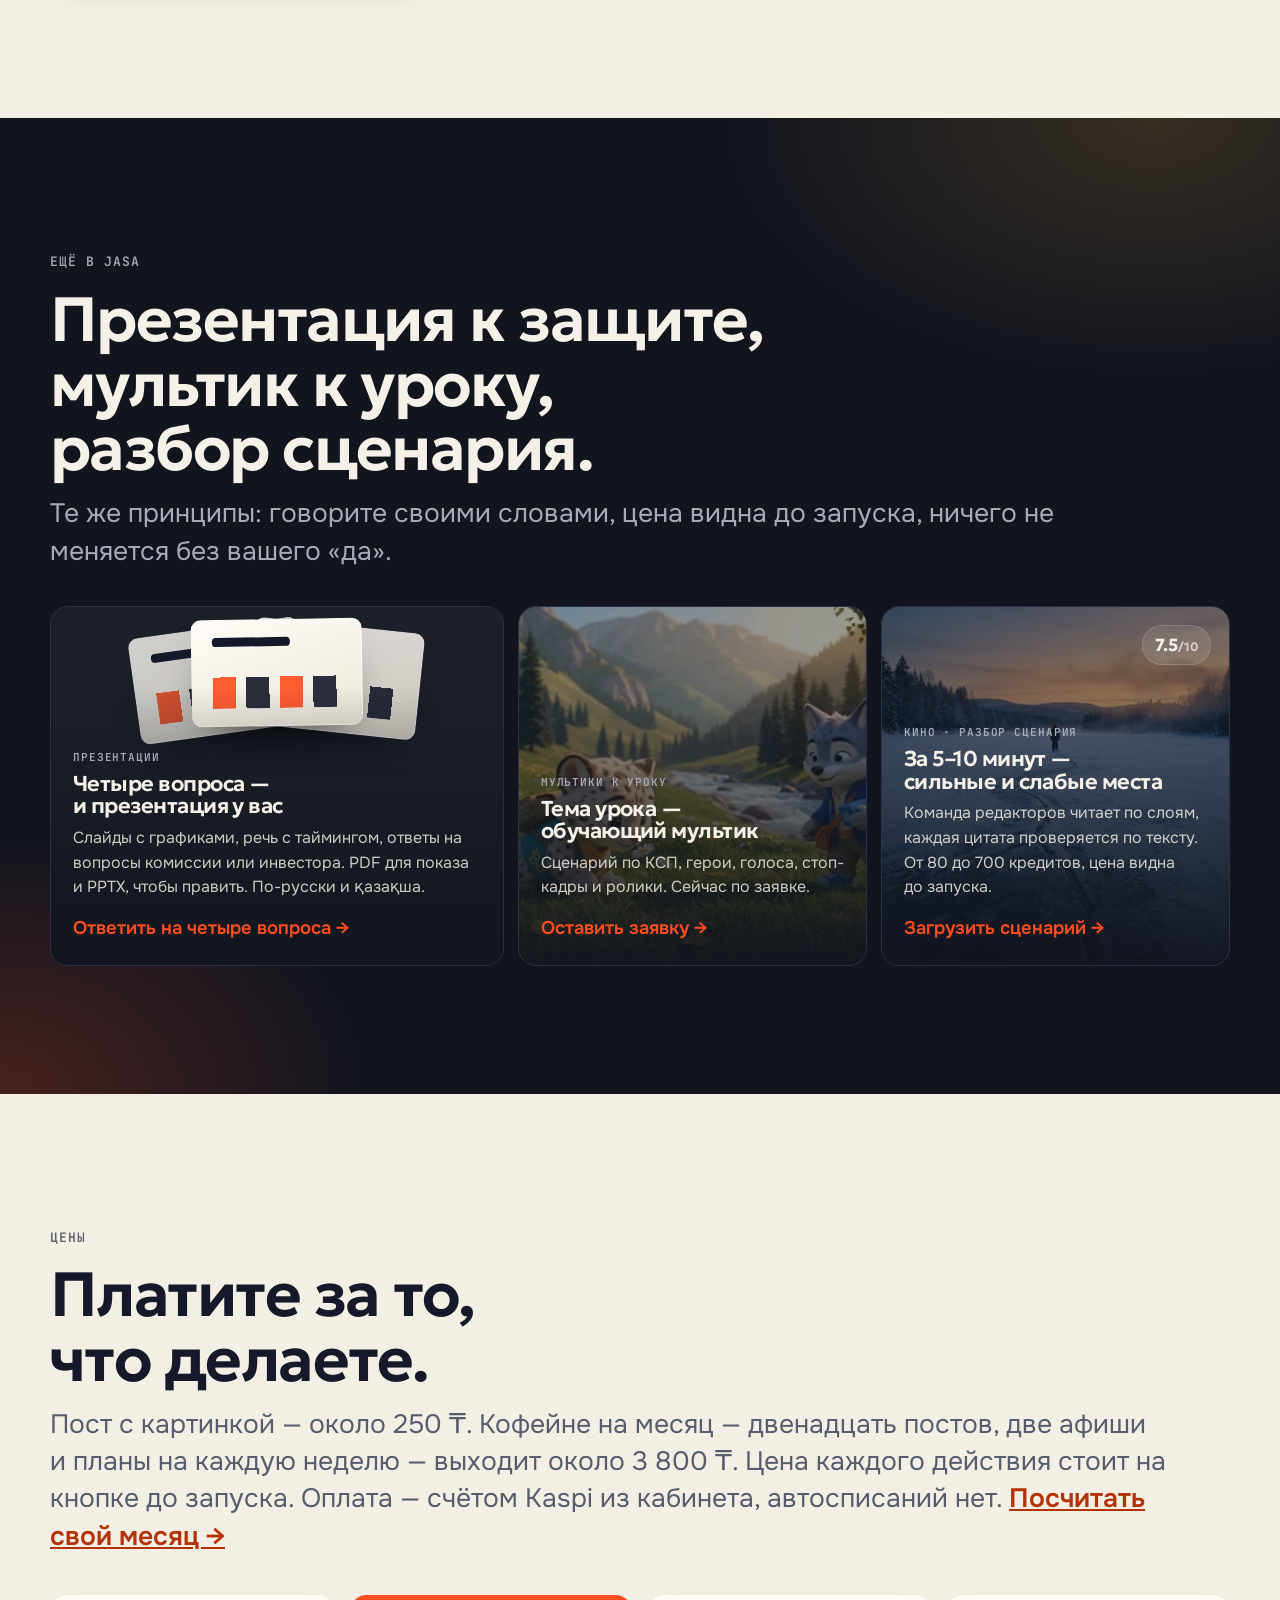
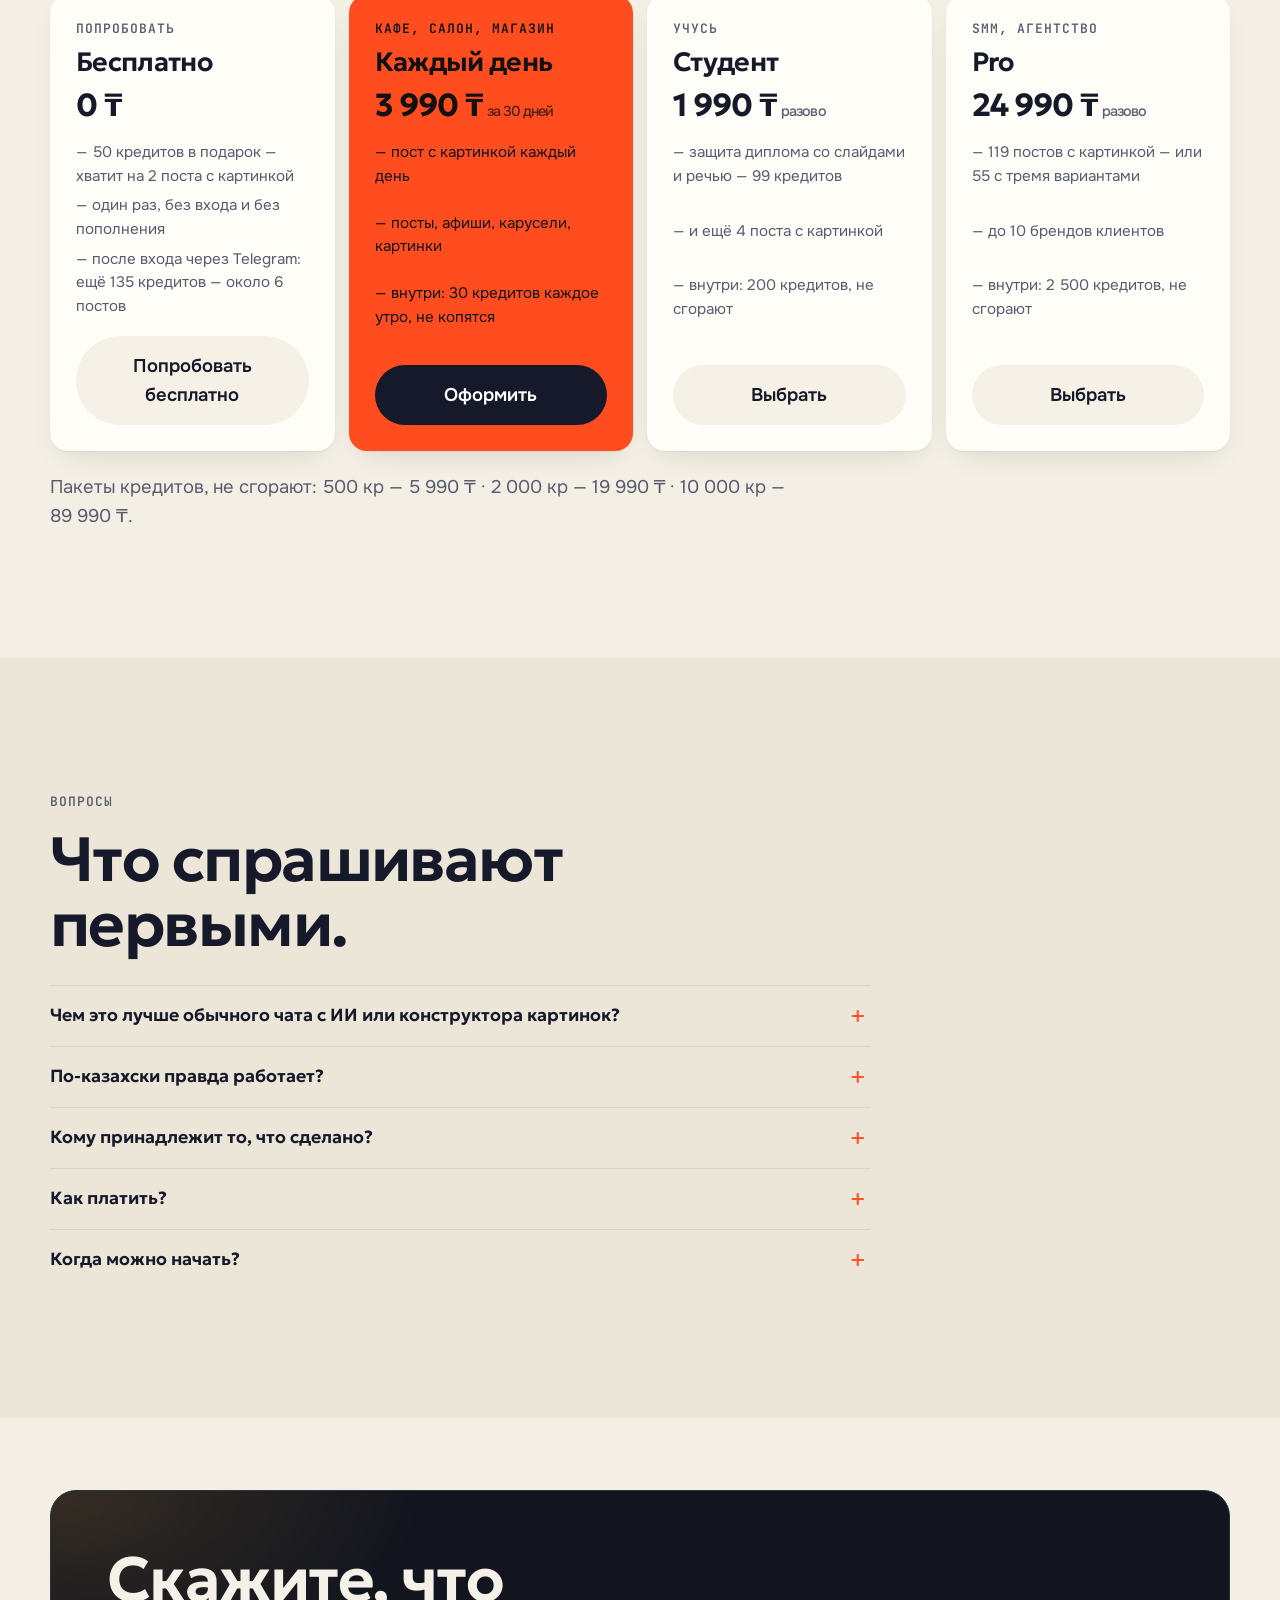
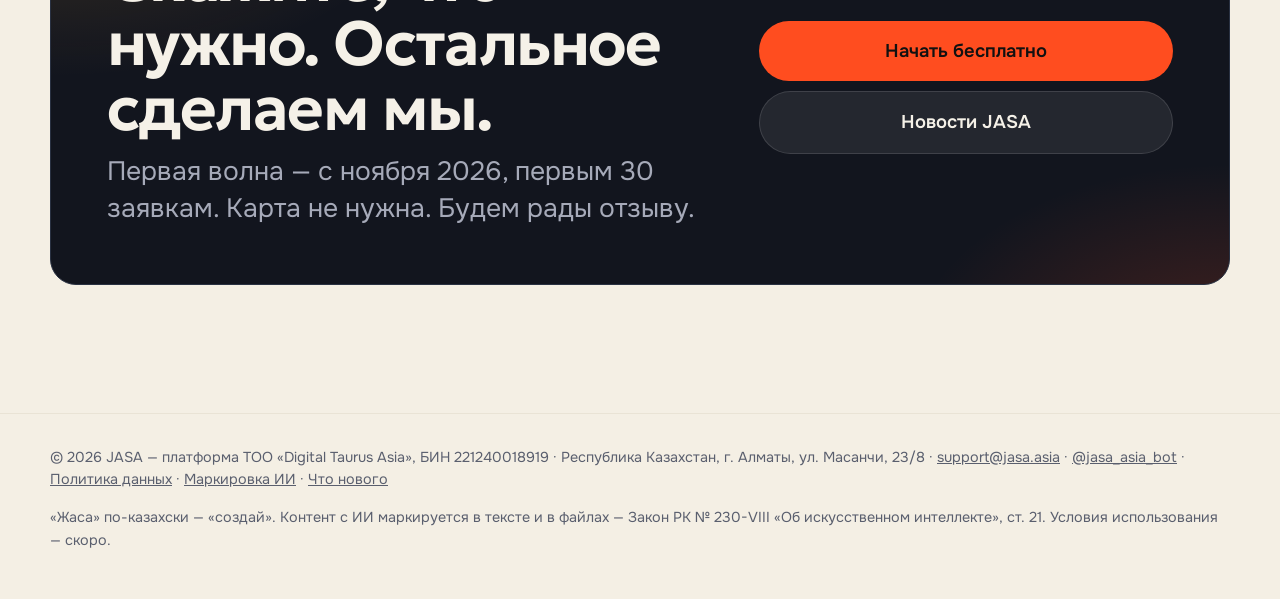
==== commit 097ee8af: "Гость: одна мера бесплатного на лендинге и в приложении; афиша йоги «Алғашқы 3 күн — тегін» (копия a" ====
--- a/index.html
+++ b/index.html
@@ -229,7 +229,7 @@
     <p class="lead" style="margin-top:10px;font-size:1rem" data-i="lead2"><b>Не знаете, о чём писать?</b> Выберите дело один раз — дальше JASA подсказывает, о чём писать сегодня: три повода с датами казахстанского календаря.</p>
     <div class="cta"><a class="btn accent vhod" href="https://t.me/jasa_asia_bot?start=site" data-i="cta1">Попробовать бесплатно</a><a class="btn quiet" href="#chto" data-i="cta2">Посмотреть примеры</a></div>
     <p class="gr-line"><a href="https://t.me/jasa_asia" target="_blank" rel="noopener" data-i="gr">Учимся в Telegram → группа JASA</a></p>
-    <p class="trust" data-i="trust"><b>2 поста бесплатно, без входа.</b> Дальше пост с картинкой — около 250 ₸. Цена стоит на кнопке до запуска.</p>
+    <p class="trust" data-i="trust"><b>50 кредитов в подарок — хватит на 2 поста с картинкой.</b> Без входа, один раз. Дальше пост с картинкой — около 250 ₸, цена стоит на кнопке до запуска.</p>
   </div>
   <div class="demo" id="demo">
     <span class="meta">пост с картинкой · около 250 ₸</span>
@@ -317,7 +317,7 @@
   <h2 style="margin-top:12px;max-width:18ch">Платите за то, что делаете.</h2>
   <p class="lead" style="margin-top:14px">Пост с картинкой — около 250 ₸. Кофейне на месяц — двенадцать постов, две афиши и планы на каждую неделю — выходит около 3 800 ₸. Цена каждого действия стоит на кнопке до запуска. Оплата — счётом Kaspi из кабинета, автосписаний нет. <a href="/app/#/tarify" style="color:var(--accent-text);font-weight:600">Посчитать свой месяц →</a></p>
   <div class="tiers">
-    <div class="tier rv"><span class="caps">Попробовать</span><h3>Бесплатно</h3><div class="price">0 ₸</div><ul><li>2 поста с картинкой без входа, один раз</li><li>после входа — ещё 6 постов в подарок</li><li>внутри: 50 кредитов один раз без входа, после входа ещё 135 пробных</li></ul><a class="btn quiet" href="/app/">Попробовать бесплатно</a></div>
+    <div class="tier rv"><span class="caps">Попробовать</span><h3>Бесплатно</h3><div class="price">0 ₸</div><ul><li>50 кредитов в подарок — хватит на 2 поста с картинкой</li><li>один раз, без входа и без пополнения</li><li>после входа через Telegram: ещё 135 кредитов — около 6 постов</li></ul><a class="btn quiet" href="/app/">Попробовать бесплатно</a></div>
     <div class="tier hot rv"><span class="caps">Кафе, салон, магазин</span><h3>Каждый день</h3><div class="price">3 990 ₸<small> за 30 дней</small></div><ul><li>пост с картинкой каждый день</li><li>посты, афиши, карусели, картинки</li><li>внутри: 30 кредитов каждое утро, не копятся</li></ul><a class="btn" href="/app/#/tarify">Оформить</a></div>
     <div class="tier rv"><span class="caps">Учусь</span><h3>Студент</h3><div class="price">1 990 ₸<small> разово</small></div><ul><li>защита диплома со слайдами и речью — 99 кредитов</li><li>и ещё 4 поста с картинкой</li><li>внутри: 200 кредитов, не сгорают</li></ul><a class="btn quiet" href="/app/#/tarify">Выбрать</a></div>
     <div class="tier rv"><span class="caps">SMM, агентство</span><h3>Pro</h3><div class="price">24 990 ₸<small> разово</small></div><ul><li>119 постов с картинкой — или 55 с тремя вариантами</li><li>до 10 брендов клиентов</li><li>внутри: 2 500 кредитов, не сгорают</li></ul><a class="btn quiet" href="/app/#/tarify">Выбрать</a></div>
@@ -408,7 +408,7 @@
     lead1:['Не керек екенін дауыспен немесе мәтінмен айтыңыз. JASA пост жазып, тақырыбыңызбен сурет салады. Тағы екі минут — тексеріп, жариялау.','Say what you need, by voice or text. JASA writes the post and draws an image with your headline. Two more minutes to check it and post.'],
     lead2:['<b>Не туралы жазарыңызды білмейсіз бе?</b> Ісіңізді бір рет таңдаңыз — JASA бүгін не туралы жазуды айтып отырады: қазақстандық күнтізбе күндерімен үш себеп.','<b>Not sure what to post?</b> Pick your business once — JASA then suggests what to post today: three reasons with Kazakhstan calendar dates.'],
     cta1:['Тегін байқап көру','Try for free'],cta2:['Мысалдарды қарау','See examples'],gr:['Telegram-да оқимыз → JASA тобы','Learn on Telegram → JASA group'],
-    trust:['<b>2 пост тегін, кірусіз.</b> Одан әрі суретті пост — шамамен\u00a0250\u00a0₸. Баға іске қосқанға дейін түймеде тұрады.','<b>2 posts free, no sign-in.</b> After that a post with an image is about\u00a0250\u00a0₸. The price is on the button before you run it.']
+    trust:['<b>Сыйға 50 кредит — суретті 2 постқа жетеді.</b> Кірусіз, бір рет. Одан әрі суретті пост — шамамен\u00a0250\u00a0₸, баға іске қосқанға дейін түймеде тұрады.','<b>50 credits as a gift — enough for 2 posts with images.</b> No sign-in, one time. After that a post with an image is about\u00a0250\u00a0₸; the price is on the button before you run it.']
   };
   var Y=['ru','kz','en'],els=[].slice.call(document.querySelectorAll('[data-i]'));
   els.forEach(function(e){e.setAttribute('data-ru',e.innerHTML)});
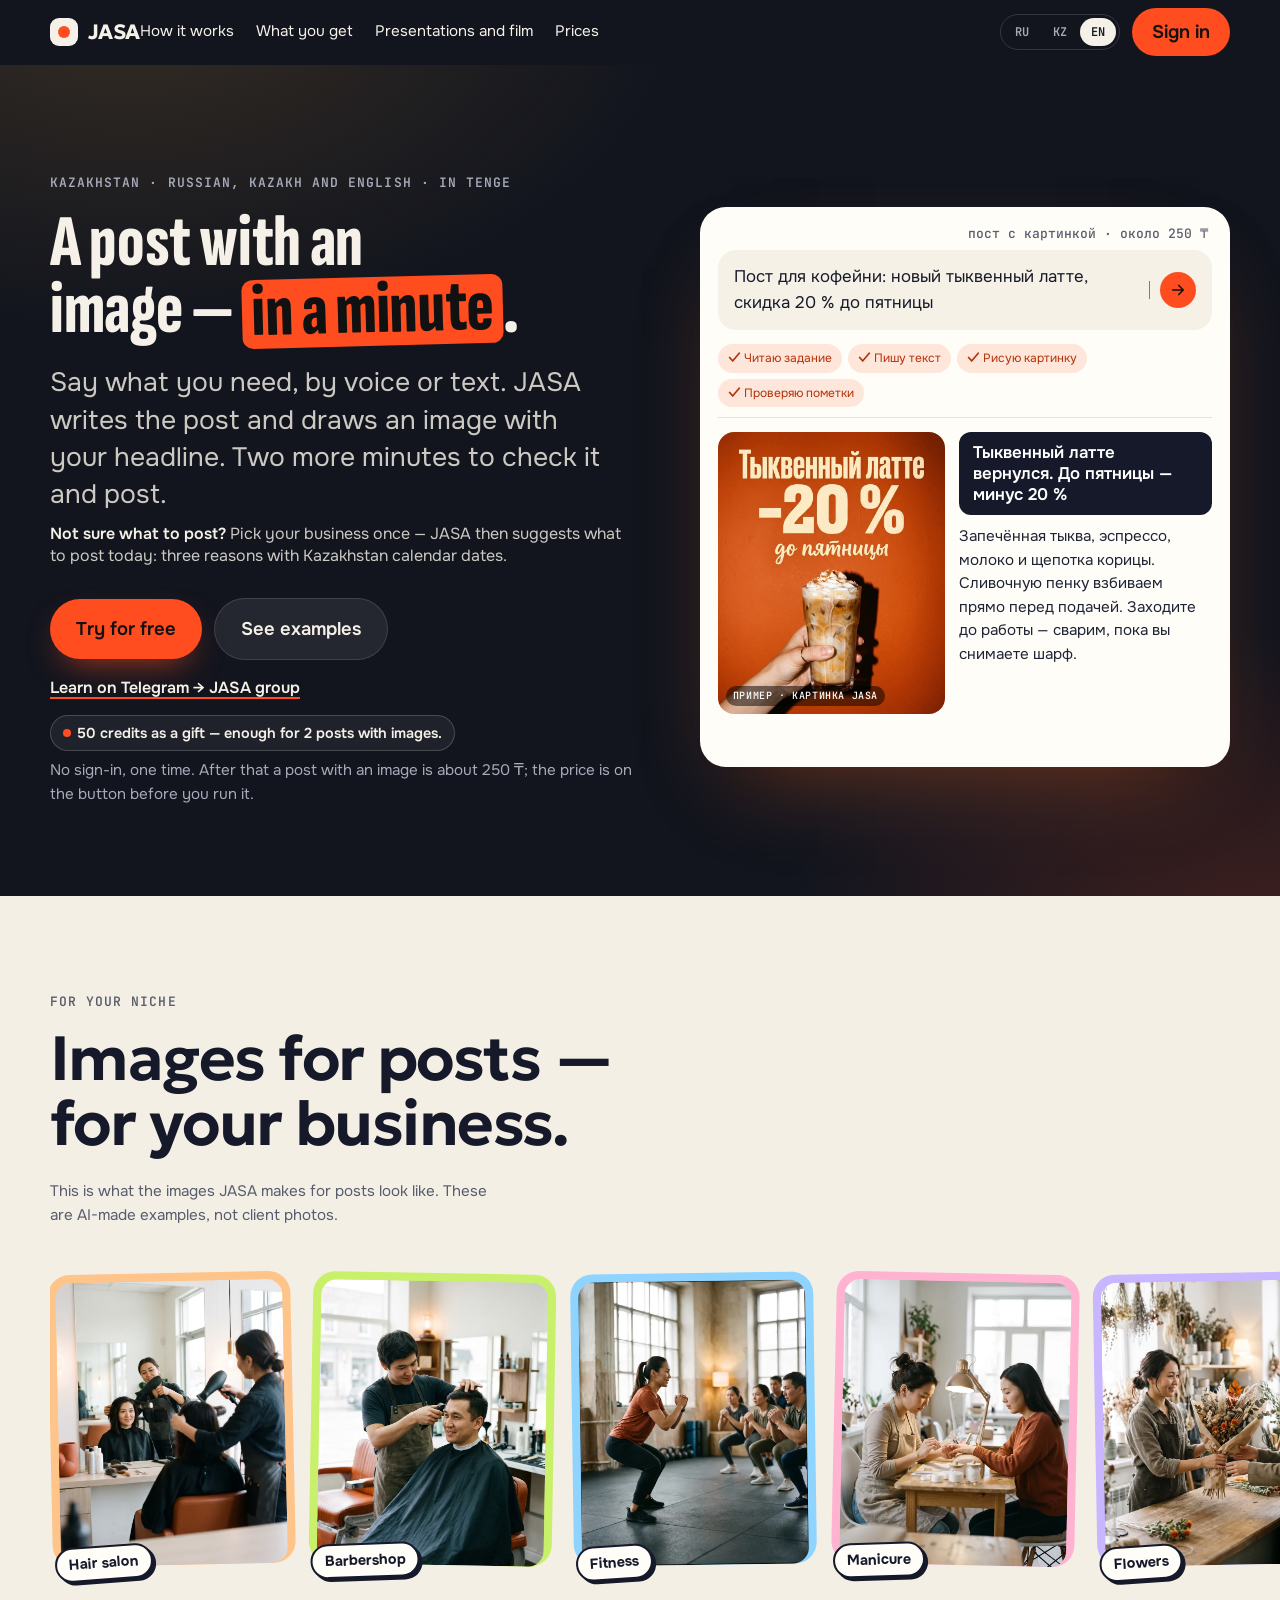
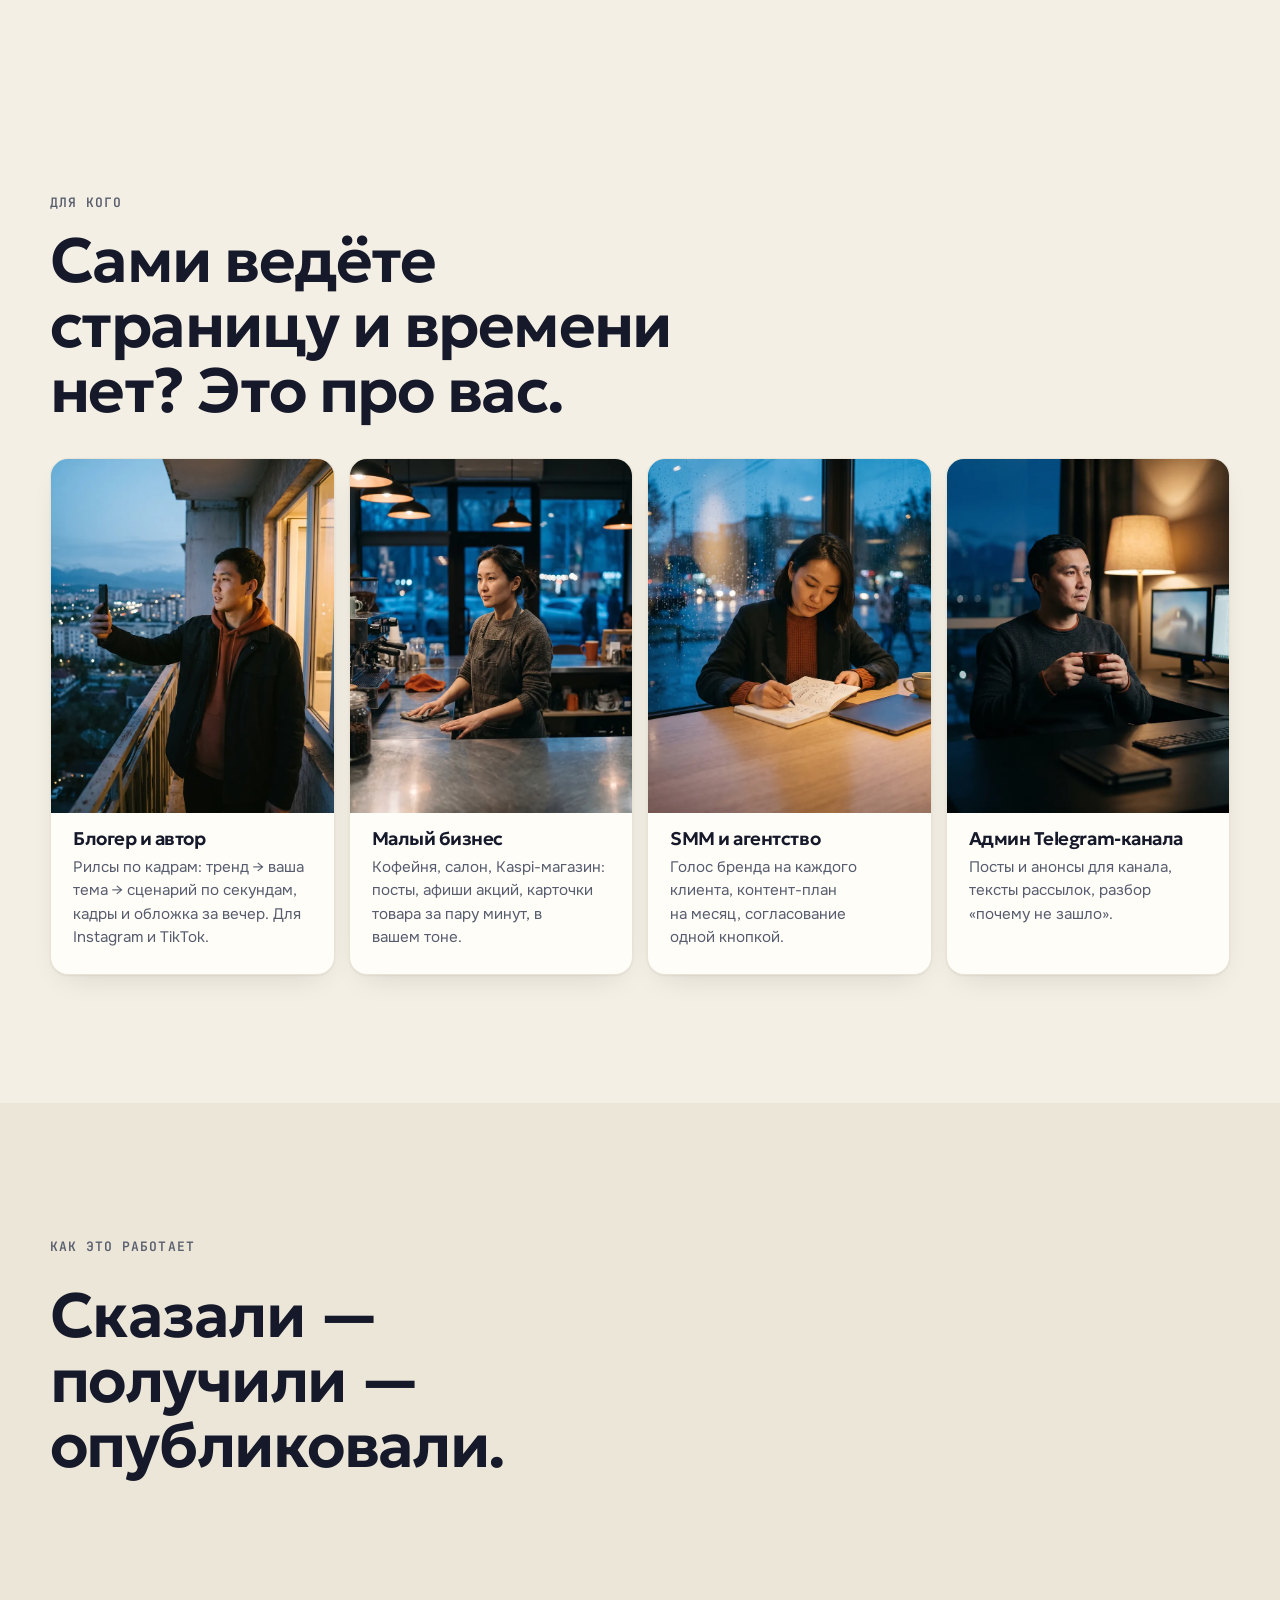
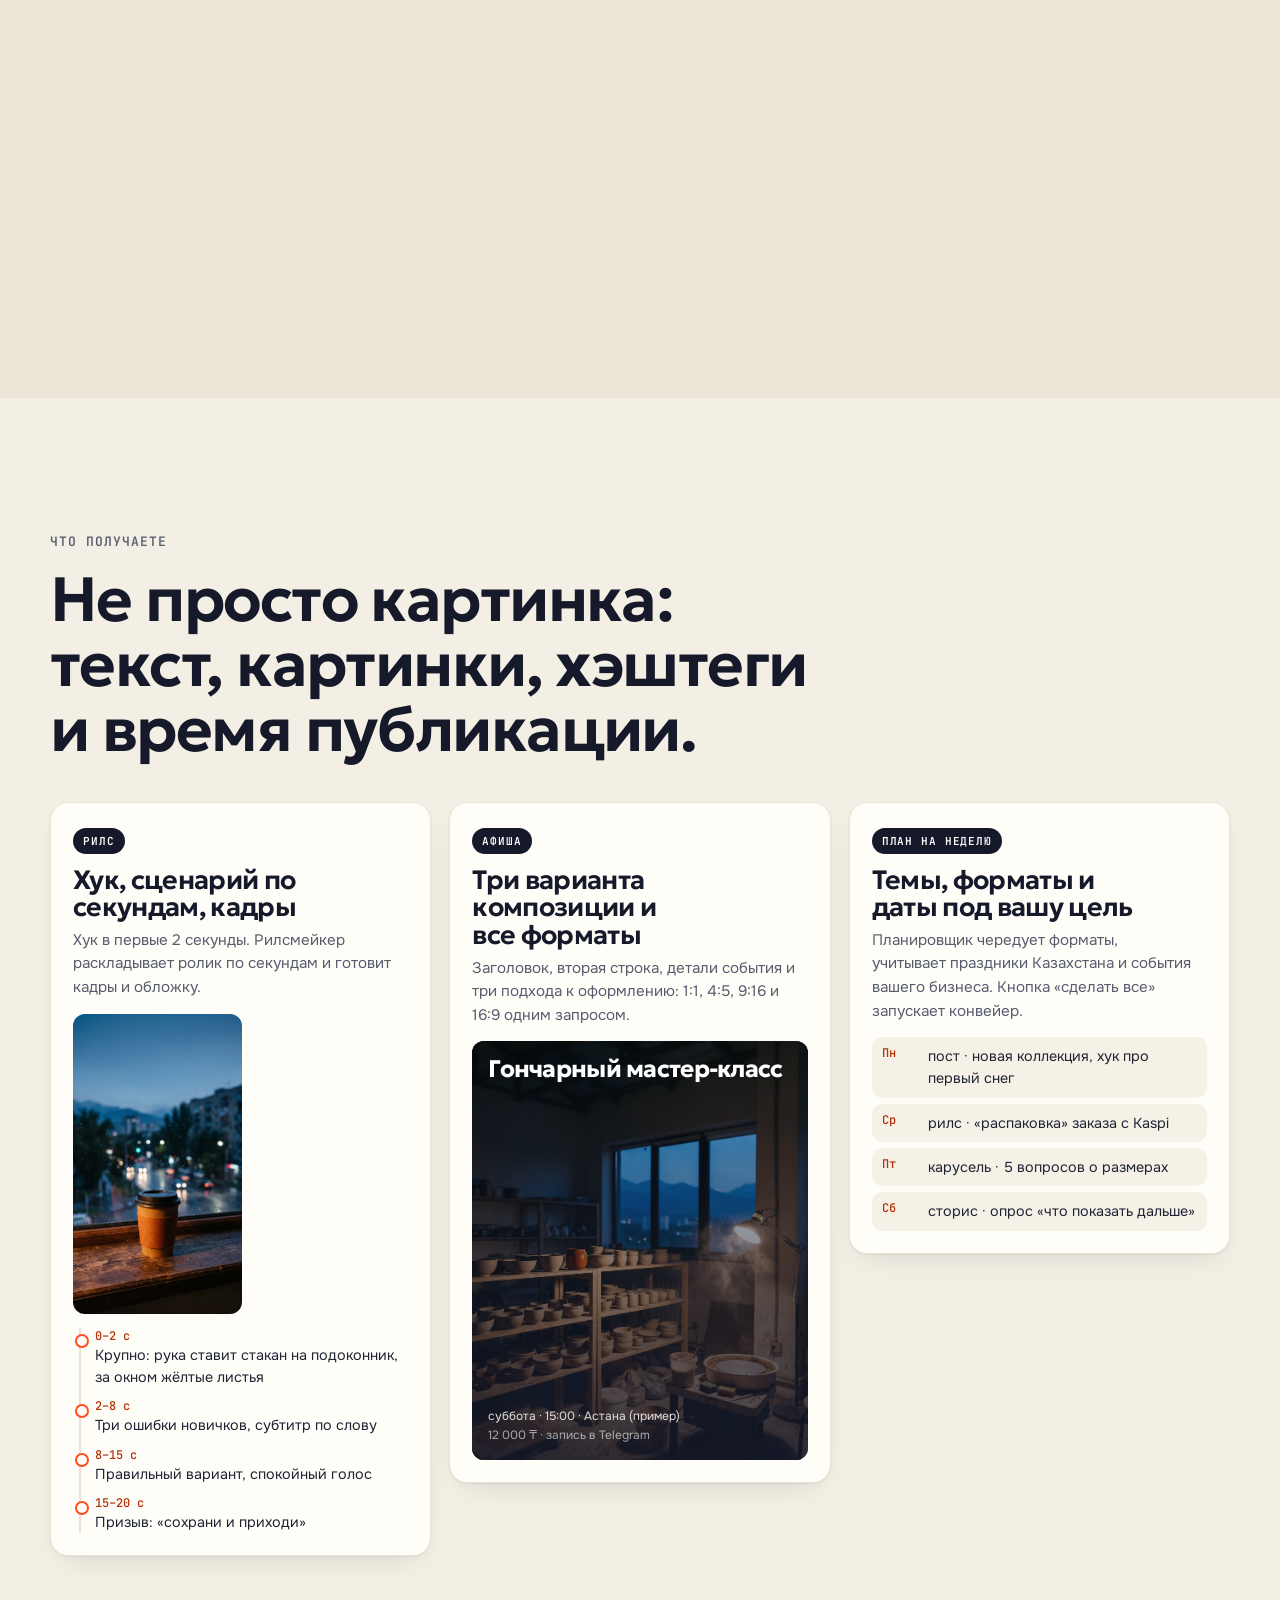
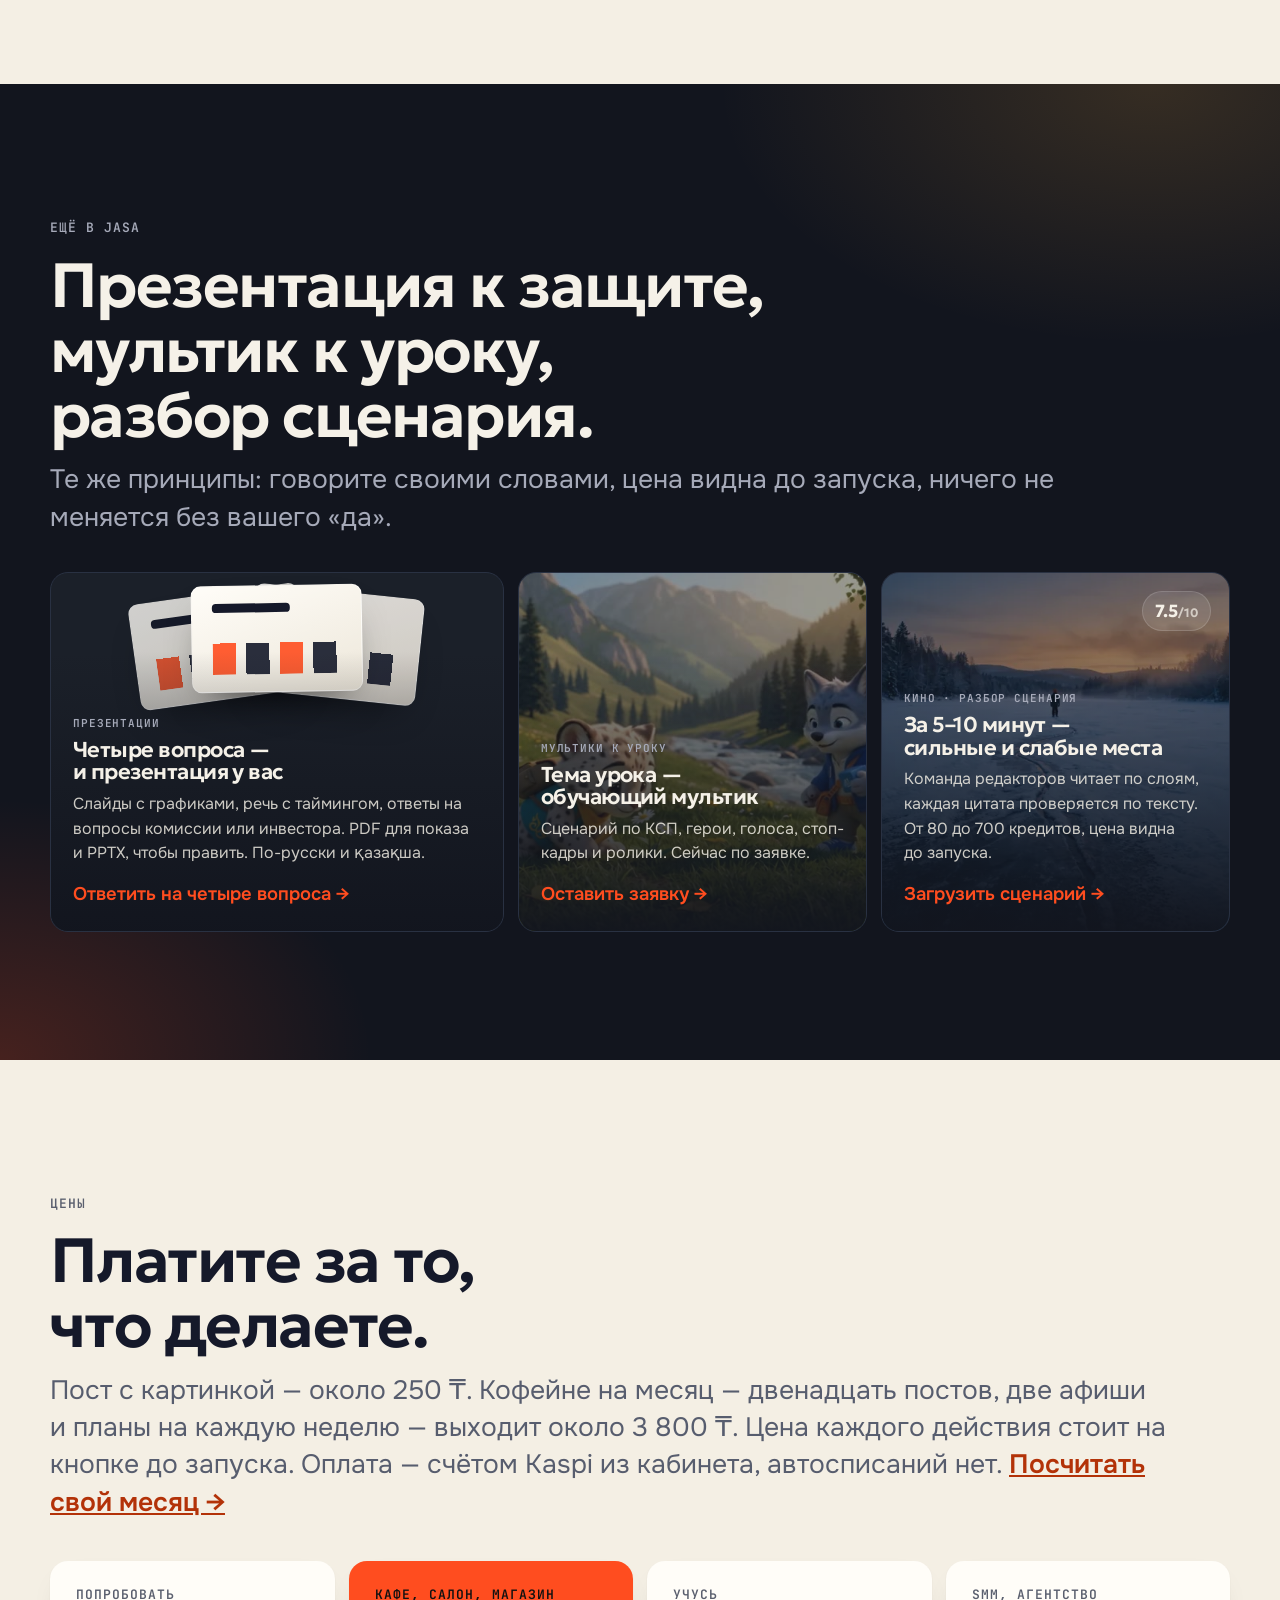
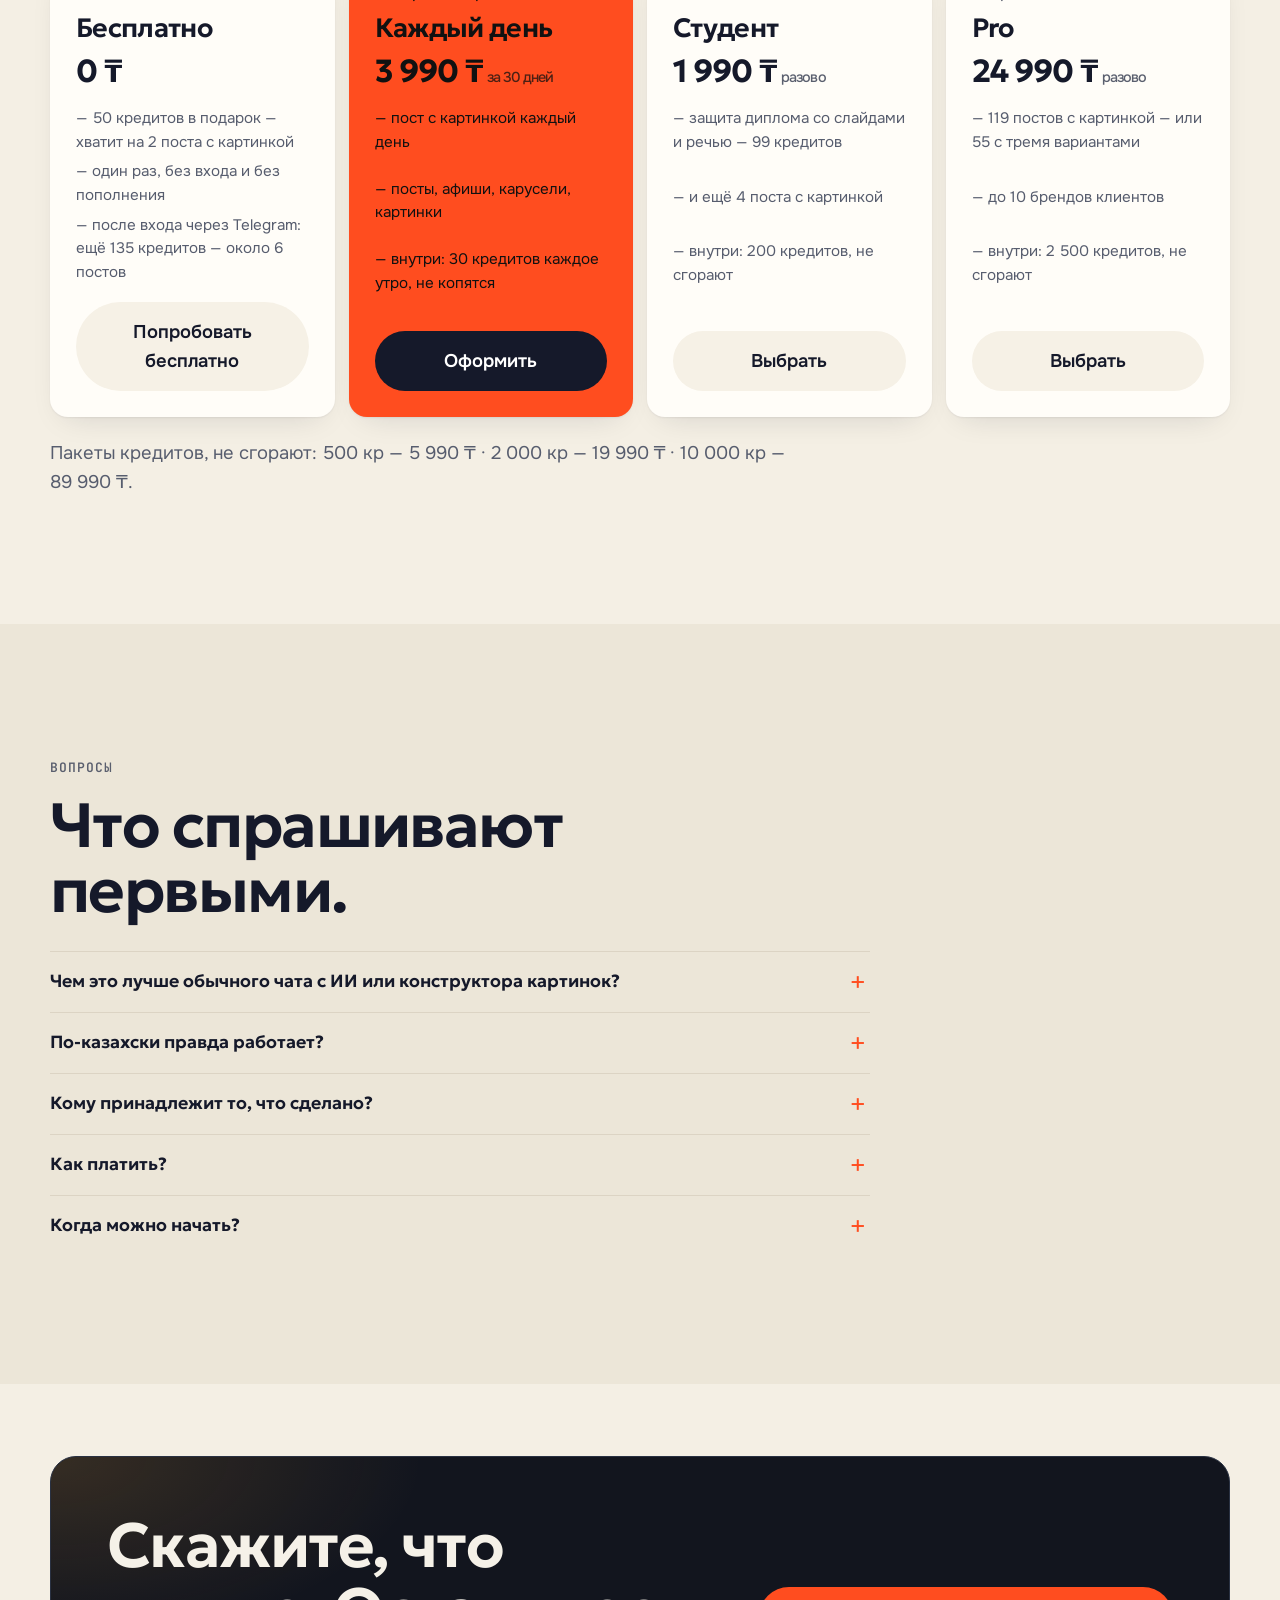
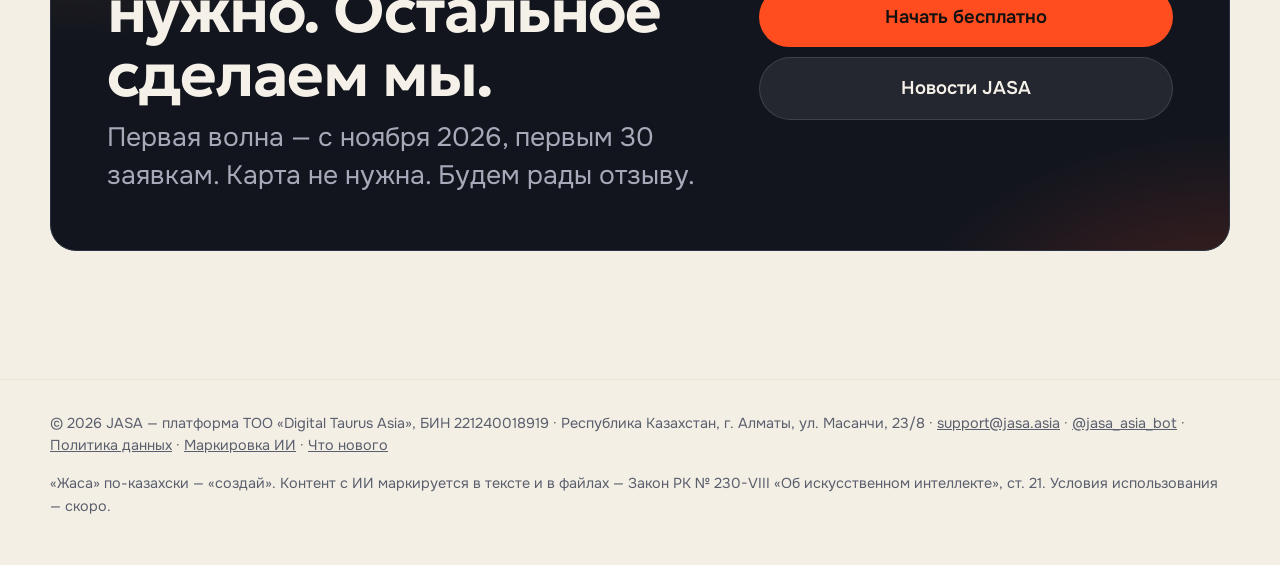
==== commit 3bf48819: "Дизайн 2026 (ветка двенадцатого выпуска): витрина ниш — подложки, наклон, наклейки, три языка; «Идеи" ====
--- a/index.html
+++ b/index.html
@@ -199,10 +199,14 @@
 .niche{padding:clamp(56px,7vw,96px) 0 clamp(40px,5vw,72px)}
 .niche .head{display:flex;justify-content:space-between;align-items:end;gap:24px;flex-wrap:wrap}
 .niche .note{max-width:44ch;font-size:.95rem;color:var(--muted)}
-.strip{display:flex;gap:14px;overflow-x:auto;scroll-snap-type:x mandatory;scroll-padding:0 16px;margin:32px -16px 0;padding:4px 16px 14px;scrollbar-width:thin}
-.strip figure{flex:0 0 clamp(210px,19vw,262px);margin:0;scroll-snap-align:start}
-.strip img{display:block;width:100%;height:auto;aspect-ratio:4/5;object-fit:cover;border-radius:16px;box-shadow:var(--shadow);background:var(--bg-2)}
-.strip figcaption{margin-top:10px;font:600 .75rem/1.2 var(--mono);letter-spacing:.08em;text-transform:uppercase;color:var(--dim)}
+.strip{display:flex;gap:18px;overflow-x:auto;scroll-snap-type:x mandatory;scroll-padding:0 16px;margin:32px -16px 0;padding:14px 16px 30px;scrollbar-width:thin}
+/* 19.11 дизайн 2026: у ниши своя насыщенная подложка, карточки чуть наклонены через одну, подпись — наклейка. Хаос — только в украшениях: порядок, размер и прокрутка прежние */
+.strip figure{flex:0 0 clamp(210px,19vw,262px);margin:0;scroll-snap-align:start;position:relative;padding:8px 8px 0;border-radius:22px;background:var(--c,#FFE066);transform:rotate(var(--r,0deg));transition:transform .3s cubic-bezier(.16,1,.3,1)}
+.strip figure:nth-child(6n+1){--c:#FFC48A;--r:-1.2deg}.strip figure:nth-child(6n+2){--c:#C8F06A;--r:1deg}.strip figure:nth-child(6n+3){--c:#8FD3FF;--r:-.8deg}.strip figure:nth-child(6n+4){--c:#FFB3D1;--r:1.2deg}.strip figure:nth-child(6n+5){--c:#C9B6FF;--r:-1deg}.strip figure:nth-child(6n){--c:#FFE066;--r:.8deg}
+.strip figure:hover{transform:rotate(0)}
+.strip img{display:block;width:100%;height:auto;aspect-ratio:4/5;object-fit:cover;border-radius:16px;background:var(--bg-2)}
+.strip figcaption{position:absolute;left:2px;bottom:-14px;max-width:calc(100% - 4px);padding:7px 12px;border-radius:999px;background:var(--surface);border:2px solid var(--ink);box-shadow:3px 3px 0 var(--ink);font:700 .9rem/1.2 var(--body);color:var(--ink);transform:rotate(-3deg);overflow-wrap:anywhere}
+@media (prefers-reduced-motion:reduce){.strip figure{transition:none}}
 @media (max-width:900px){.strip figure{flex-basis:62%}}
 @media (min-width:1260px){.strip{margin-left:0;margin-right:calc((100vw - 1180px) / -2);padding-left:0}}
 footer{padding:32px 0 48px;border-top:1px solid var(--line-soft);font-size:.9rem;color:var(--dim)}footer .wrap{display:flex;justify-content:space-between;gap:16px;flex-wrap:wrap}
@@ -246,8 +250,8 @@
 </div></section>
 
 <section class="niche" id="niche"><div class="wrap">
-  <div class="head"><div><span class="caps">Для вашей ниши</span><h2 style="margin-top:12px;max-width:18ch">Картинки к постам — под ваш бизнес.</h2></div><p class="note">Так выглядят картинки, которые JASA рисует к постам. Это примеры, созданные с помощью ИИ, а не фотографии клиентов.</p></div>
-  <div class="strip" role="list"><figure><img src="img/noch/sdelano-salon-800.webp" alt="Парикмахер сушит и укладывает волосы клиентке в светлом салоне" loading="lazy" width="800" height="993"><figcaption>Парикмахерская</figcaption></figure><figure><img src="img/noch/sdelano-barber-800.webp" alt="Барбер стрижёт клиента, клиент улыбается в зеркало" loading="lazy" width="800" height="993"><figcaption>Барбершоп</figcaption></figure><figure><img src="img/noch/sdelano-fitnes-800.webp" alt="Тренер показывает приседание группе из трёх человек" loading="lazy" width="800" height="993"><figcaption>Фитнес</figcaption></figure><figure><img src="img/noch/sdelano-manikyur-800.webp" alt="Мастер делает маникюр клиентке за столиком" loading="lazy" width="800" height="993"><figcaption>Маникюр</figcaption></figure><figure><img src="img/noch/sdelano-cvety-800.webp" alt="Флористка вручает букет покупательнице" loading="lazy" width="800" height="993"><figcaption>Цветы</figcaption></figure><figure><img src="img/noch/sdelano-english-800.webp" alt="Преподавательница объясняет у чистой доски двум студентам" loading="lazy" width="800" height="993"><figcaption>Курсы английского</figcaption></figure><figure><img src="img/noch/sdelano-repetitor-800.webp" alt="Репетитор объясняет взрослому ученику за столом" loading="lazy" width="800" height="993"><figcaption>Репетитор</figcaption></figure><figure><img src="img/noch/sdelano-mebel-800.webp" alt="Столяр шлифует дубовый стол в мастерской" loading="lazy" width="800" height="993"><figcaption>Мебель на заказ</figcaption></figure><figure><img src="img/noch/sdelano-detailing-800.webp" alt="Детейлер полирует капот тёмной машины" loading="lazy" width="800" height="993"><figcaption>Детейлинг</figcaption></figure><figure><img src="img/noch/sdelano-kofe-800.webp" alt="Флэт уайт и яблочный пирог на столе кофейни" loading="lazy" width="800" height="993"><figcaption>Кофейня</figcaption></figure><figure><img src="img/noch/sdelano-vypechka-800.webp" alt="Баурсаки на тарелке и чайник на льняной скатерти" loading="lazy" width="800" height="993"><figcaption>Домашняя выпечка</figcaption></figure><figure><img src="img/noch/sdelano-marketplace-800.webp" alt="Зимняя куртка, шапка и перчатки на бежевом фоне" loading="lazy" width="800" height="993"><figcaption>Магазин на маркетплейсе</figcaption></figure></div><span class="hint-swipe" aria-hidden="true">листайте →</span>
+  <div class="head"><div><span class="caps" data-i="nishaCaps">Для вашей ниши</span><h2 style="margin-top:12px;max-width:18ch" data-i="nishaH2">Картинки к постам — под ваш бизнес.</h2></div><p class="note" data-i="nishaNote">Так выглядят картинки, которые JASA рисует к постам. Это примеры, созданные с помощью ИИ, а не фотографии клиентов.</p></div>
+  <div class="strip" role="list"><figure><img src="img/noch/sdelano-salon-800.webp" alt="Парикмахер сушит и укладывает волосы клиентке в светлом салоне" loading="lazy" width="800" height="993"><figcaption data-i="nSalon">Парикмахерская</figcaption></figure><figure><img src="img/noch/sdelano-barber-800.webp" alt="Барбер стрижёт клиента, клиент улыбается в зеркало" loading="lazy" width="800" height="993"><figcaption data-i="nBarber">Барбершоп</figcaption></figure><figure><img src="img/noch/sdelano-fitnes-800.webp" alt="Тренер показывает приседание группе из трёх человек" loading="lazy" width="800" height="993"><figcaption data-i="nFitnes">Фитнес</figcaption></figure><figure><img src="img/noch/sdelano-manikyur-800.webp" alt="Мастер делает маникюр клиентке за столиком" loading="lazy" width="800" height="993"><figcaption data-i="nManikyur">Маникюр</figcaption></figure><figure><img src="img/noch/sdelano-cvety-800.webp" alt="Флористка вручает букет покупательнице" loading="lazy" width="800" height="993"><figcaption data-i="nCvety">Цветы</figcaption></figure><figure><img src="img/noch/sdelano-english-800.webp" alt="Преподавательница объясняет у чистой доски двум студентам" loading="lazy" width="800" height="993"><figcaption data-i="nEnglish">Курсы английского</figcaption></figure><figure><img src="img/noch/sdelano-repetitor-800.webp" alt="Репетитор объясняет взрослому ученику за столом" loading="lazy" width="800" height="993"><figcaption data-i="nRepetitor">Репетитор</figcaption></figure><figure><img src="img/noch/sdelano-mebel-800.webp" alt="Столяр шлифует дубовый стол в мастерской" loading="lazy" width="800" height="993"><figcaption data-i="nMebel">Мебель на заказ</figcaption></figure><figure><img src="img/noch/sdelano-detailing-800.webp" alt="Детейлер полирует капот тёмной машины" loading="lazy" width="800" height="993"><figcaption data-i="nDetailing">Детейлинг</figcaption></figure><figure><img src="img/noch/sdelano-kofe-800.webp" alt="Флэт уайт и яблочный пирог на столе кофейни" loading="lazy" width="800" height="993"><figcaption data-i="nKofe">Кофейня</figcaption></figure><figure><img src="img/noch/sdelano-vypechka-800.webp" alt="Баурсаки на тарелке и чайник на льняной скатерти" loading="lazy" width="800" height="993"><figcaption data-i="nVypechka">Домашняя выпечка</figcaption></figure><figure><img src="img/noch/sdelano-marketplace-800.webp" alt="Зимняя куртка, шапка и перчатки на бежевом фоне" loading="lazy" width="800" height="993"><figcaption data-i="nMarket">Магазин на маркетплейсе</figcaption></figure></div><span class="hint-swipe" aria-hidden="true">листайте →</span>
 </div></section>
 
 <section id="komu"><div class="wrap">
@@ -408,7 +412,11 @@
     lead1:['Не керек екенін дауыспен немесе мәтінмен айтыңыз. JASA пост жазып, тақырыбыңызбен сурет салады. Тағы екі минут — тексеріп, жариялау.','Say what you need, by voice or text. JASA writes the post and draws an image with your headline. Two more minutes to check it and post.'],
     lead2:['<b>Не туралы жазарыңызды білмейсіз бе?</b> Ісіңізді бір рет таңдаңыз — JASA бүгін не туралы жазуды айтып отырады: қазақстандық күнтізбе күндерімен үш себеп.','<b>Not sure what to post?</b> Pick your business once — JASA then suggests what to post today: three reasons with Kazakhstan calendar dates.'],
     cta1:['Тегін байқап көру','Try for free'],cta2:['Мысалдарды қарау','See examples'],gr:['Telegram-да оқимыз → JASA тобы','Learn on Telegram → JASA group'],
-    trust:['<b>Сыйға 50 кредит — суретті 2 постқа жетеді.</b> Кірусіз, бір рет. Одан әрі суретті пост — шамамен\u00a0250\u00a0₸, баға іске қосқанға дейін түймеде тұрады.','<b>50 credits as a gift — enough for 2 posts with images.</b> No sign-in, one time. After that a post with an image is about\u00a0250\u00a0₸; the price is on the button before you run it.']
+    trust:['<b>Сыйға 50 кредит — суретті 2 постқа жетеді.</b> Кірусіз, бір рет. Одан әрі суретті пост — шамамен\u00a0250\u00a0₸, баға іске қосқанға дейін түймеде тұрады.','<b>50 credits as a gift — enough for 2 posts with images.</b> No sign-in, one time. After that a post with an image is about\u00a0250\u00a0₸; the price is on the button before you run it.'],
+    nishaCaps:['Сіздің салаңызға','For your niche'],nishaH2:['Посттарға суреттер — сіздің бизнесіңізге.','Images for posts — for your business.'],
+    nishaNote:['JASA посттарға салатын суреттер осындай. Бұл — ЖИ көмегімен жасалған мысалдар, клиенттердің фотосы емес.','This is what the images JASA makes for posts look like. These are AI-made examples, not client photos.'],
+    nSalon:['Шаштараз','Hair salon'],nBarber:['Барбершоп','Barbershop'],nFitnes:['Фитнес','Fitness'],nManikyur:['Маникюр','Manicure'],nCvety:['Гүлдер','Flowers'],nEnglish:['Ағылшын тілі курстары','English courses'],
+    nRepetitor:['Репетитор','Tutor'],nMebel:['Тапсырысқа жиһаз','Custom furniture'],nDetailing:['Детейлинг','Car detailing'],nKofe:['Кофехана','Coffee shop'],nVypechka:['Үй пісірмесі','Home baking'],nMarket:['Маркетплейстегі дүкен','Marketplace shop']
   };
   var Y=['ru','kz','en'],els=[].slice.call(document.querySelectorAll('[data-i]'));
   els.forEach(function(e){e.setAttribute('data-ru',e.innerHTML)});
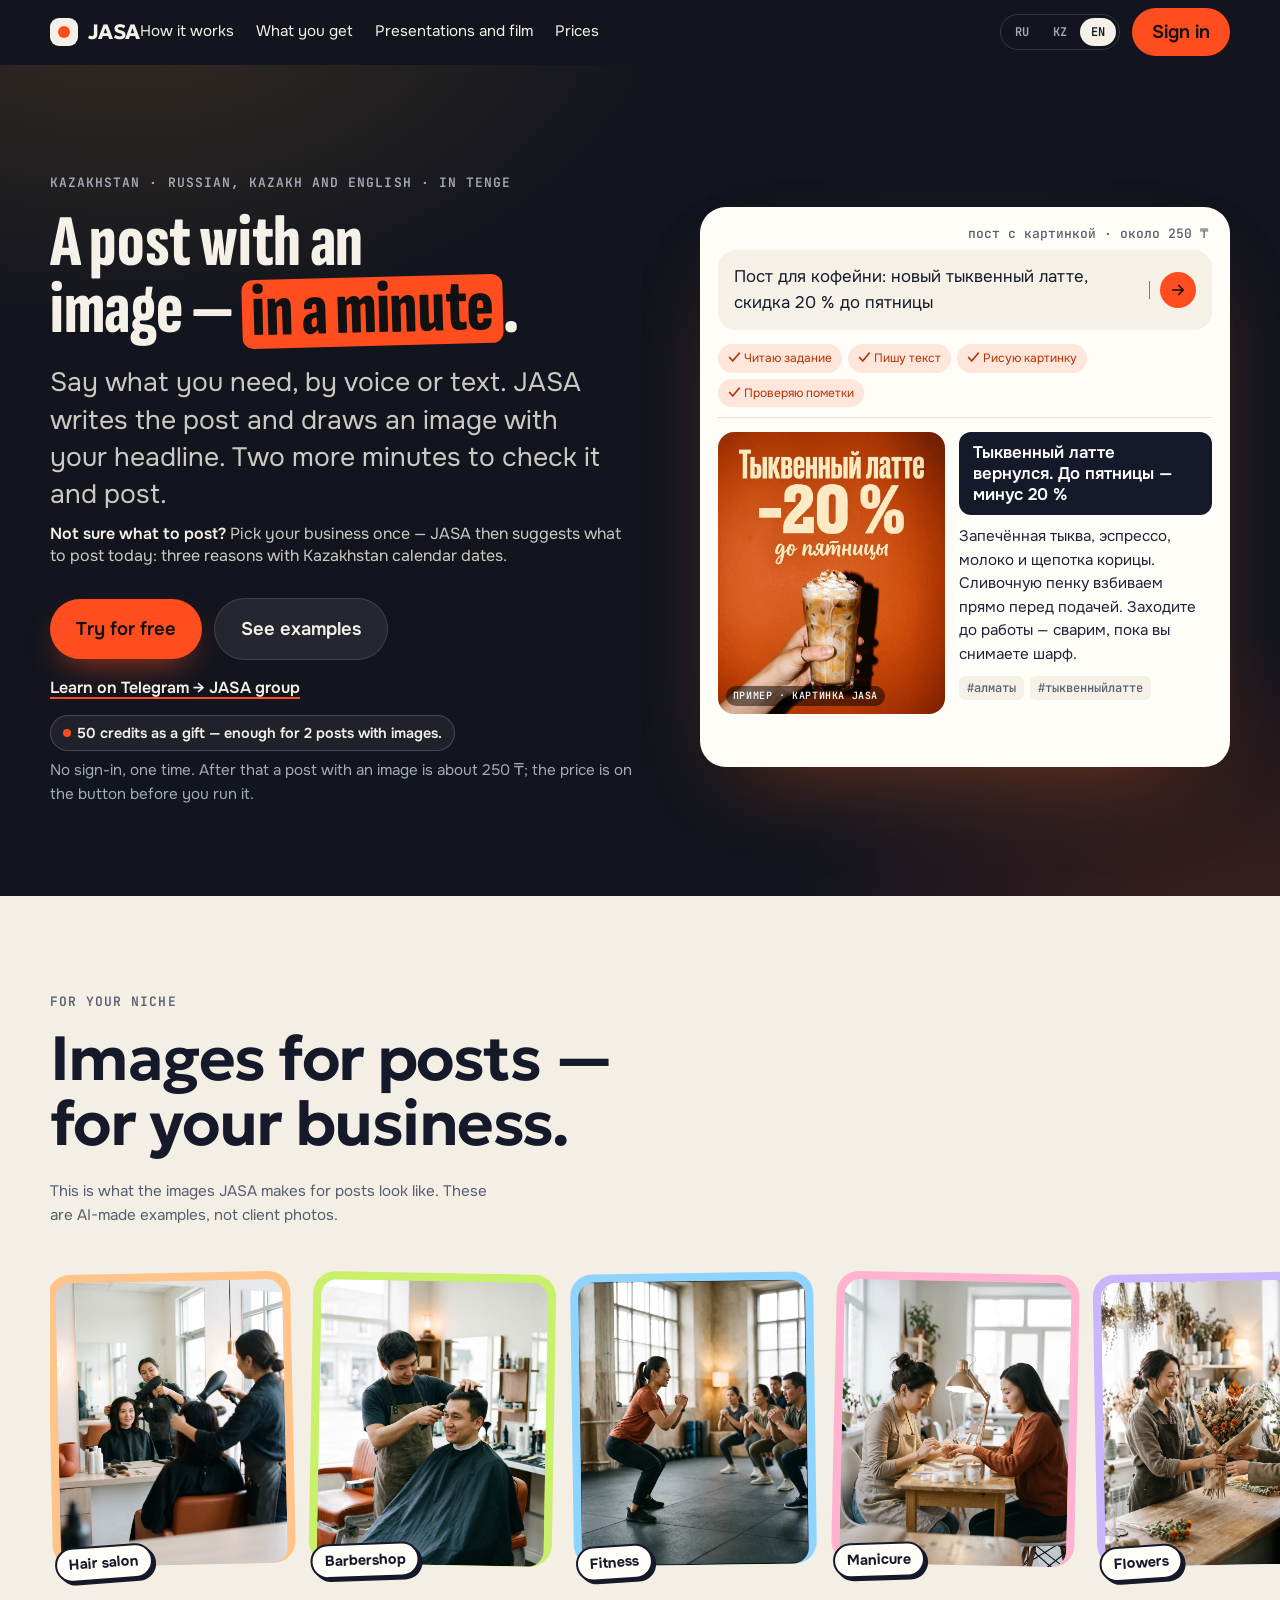
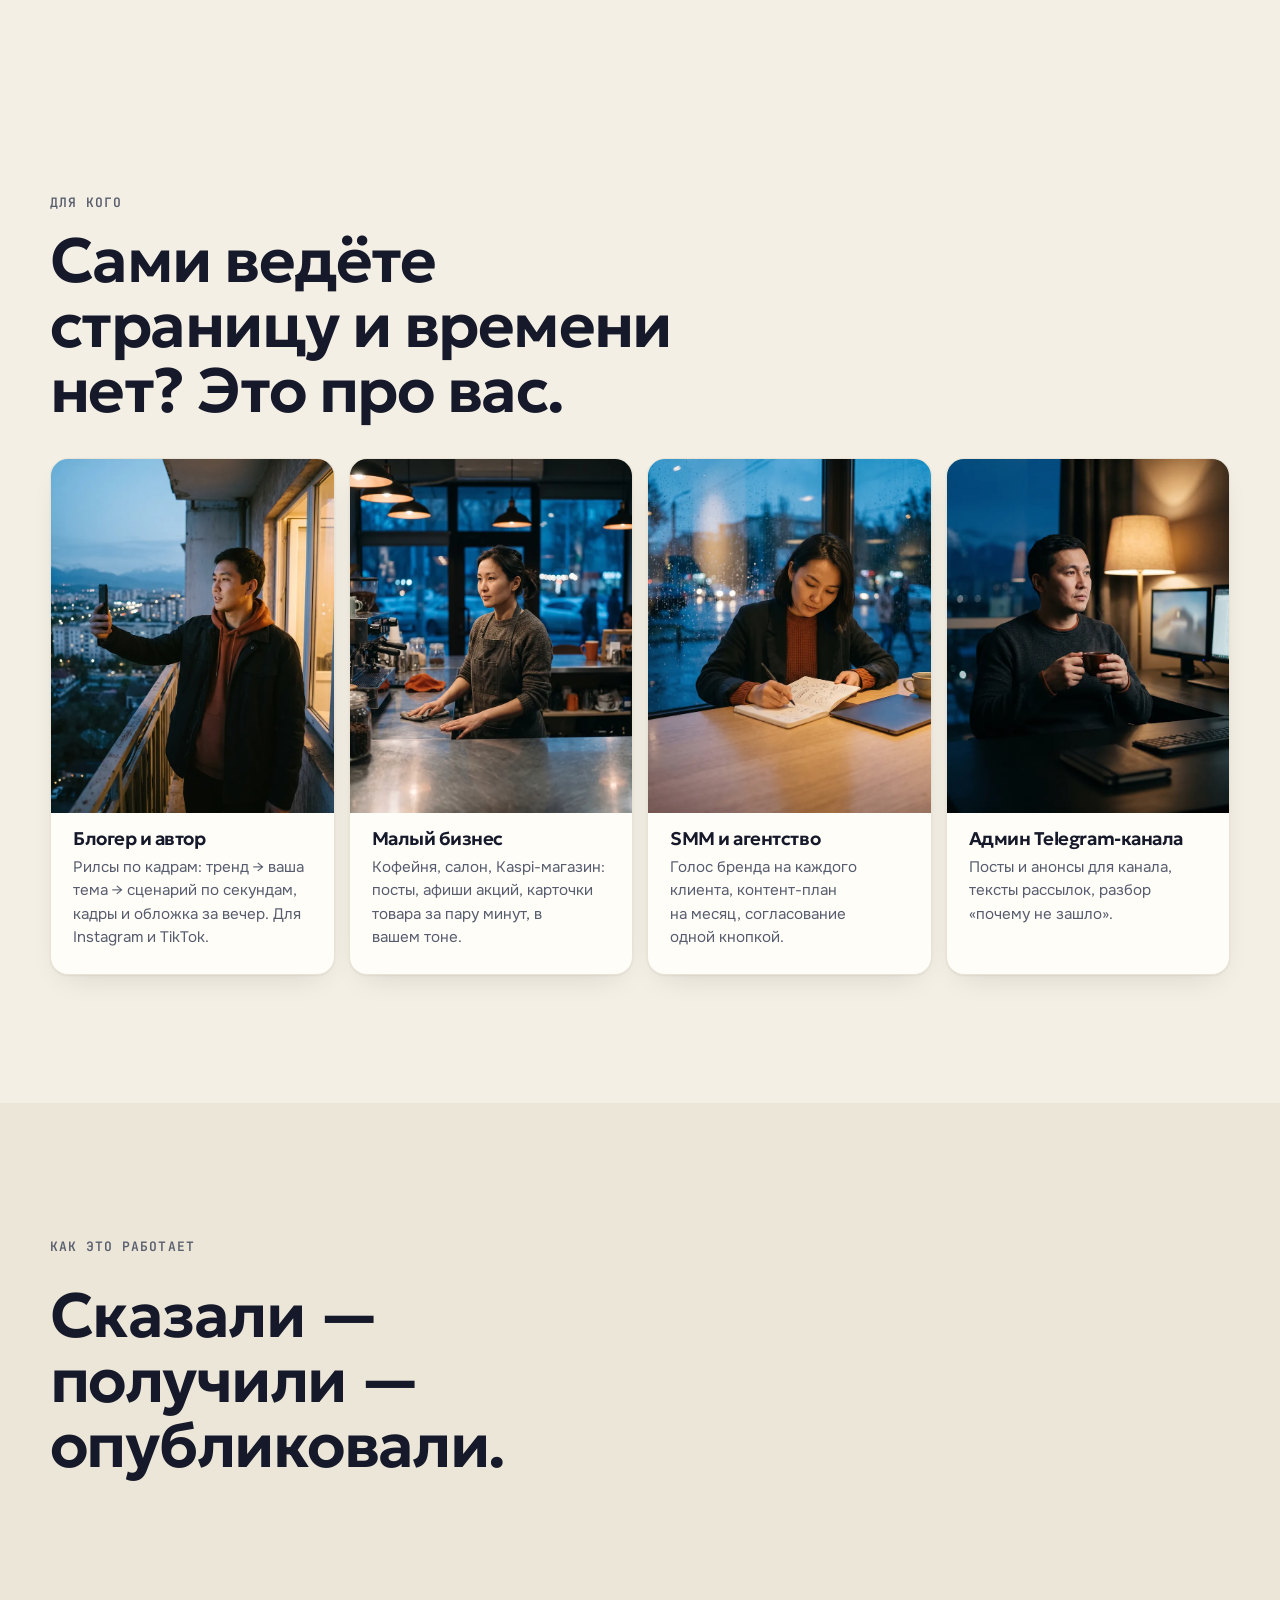
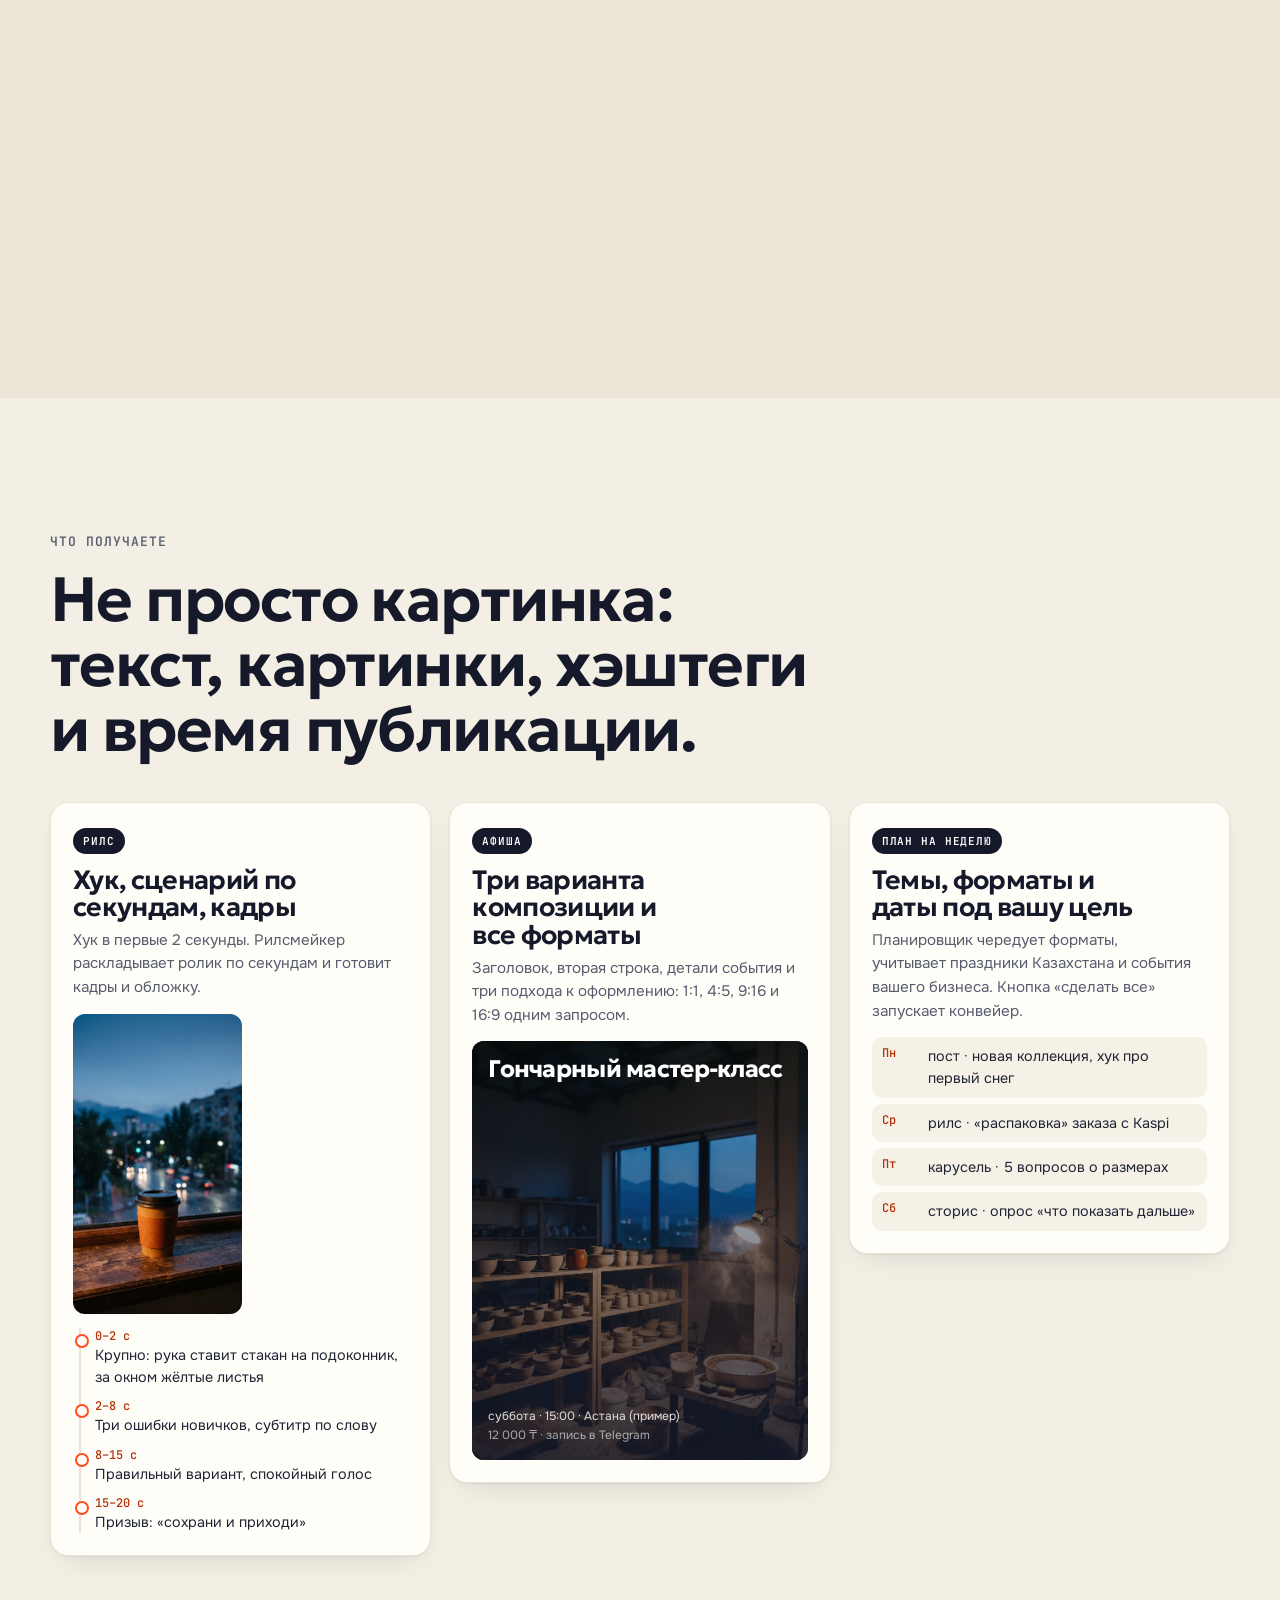
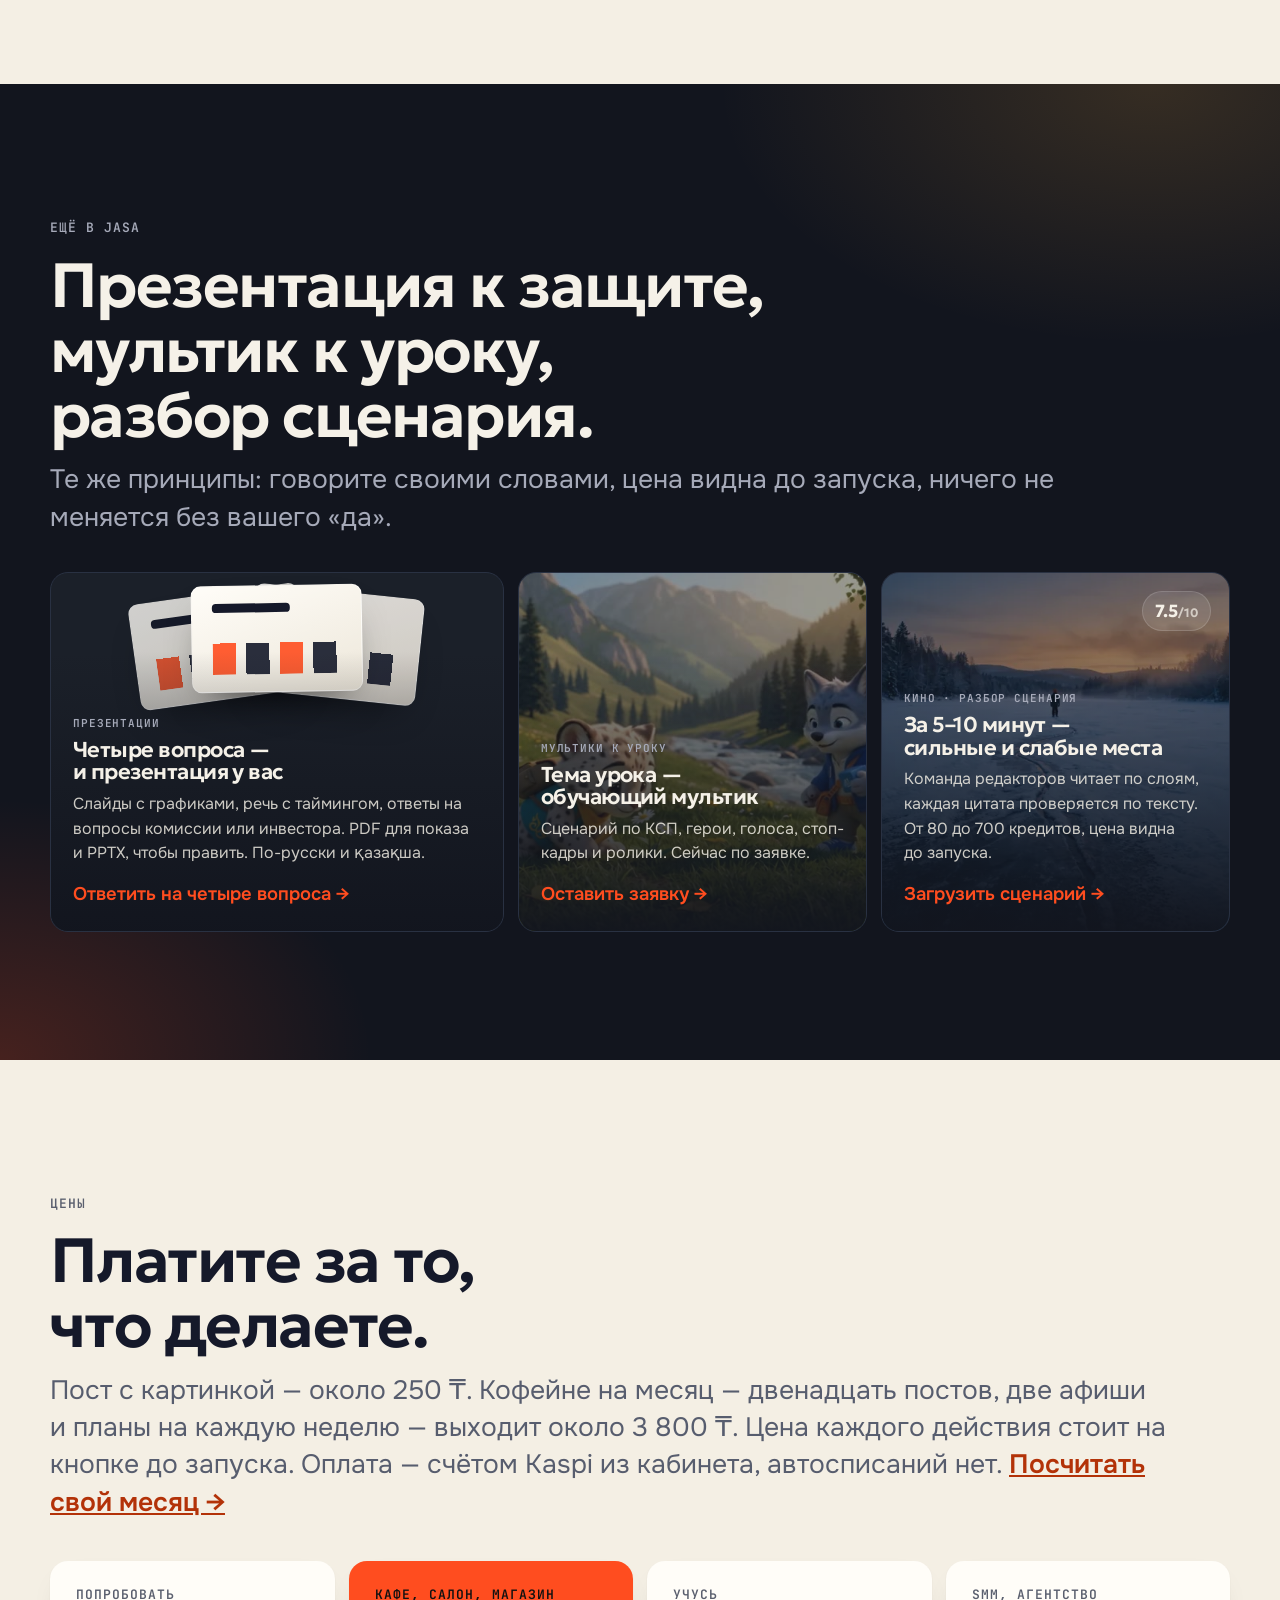
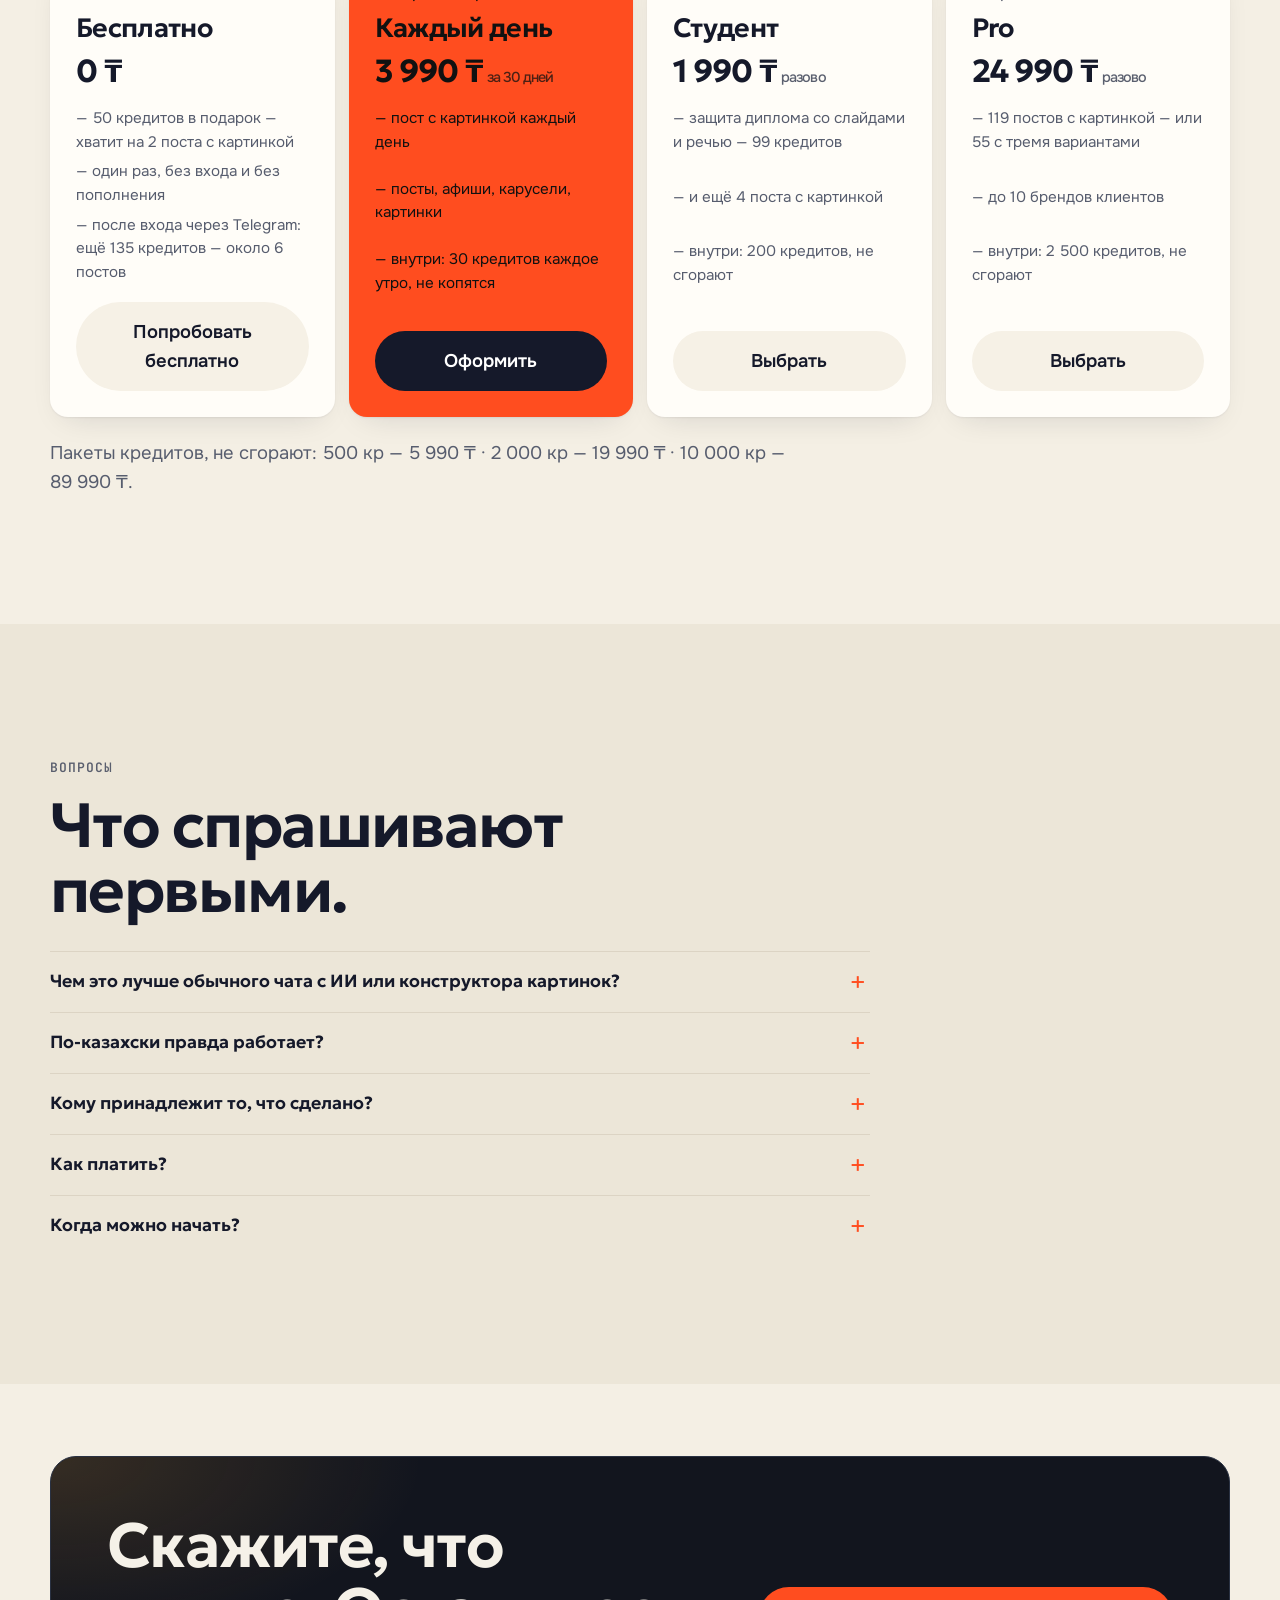
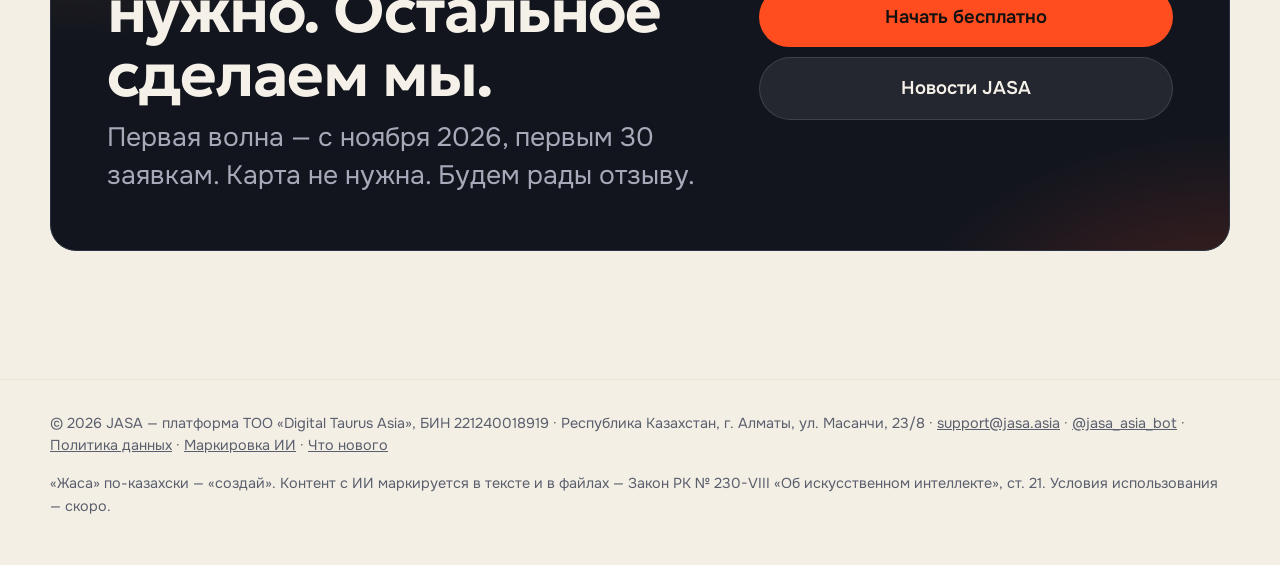
==== commit 8dd9c0f7: "Лендинг, kz: заголовок первого экрана — Geologica 800 (в Sofia Sans Extra Condensed нет казахских бу" ====
--- a/index.html
+++ b/index.html
@@ -15,7 +15,7 @@
 <link rel="canonical" href="https://jasa.asia/">
 <link rel="preconnect" href="https://fonts.gstatic.com" crossorigin>
 <link rel="preconnect" href="https://fonts.googleapis.com">
-<link href="https://fonts.googleapis.com/css2?family=Geologica:wght@400;500;600;700&family=Onest:wght@400;500;600&family=JetBrains+Mono:wght@400;500&family=Sofia+Sans+Extra+Condensed:wght@800&display=swap" rel="stylesheet">
+<link href="https://fonts.googleapis.com/css2?family=Geologica:wght@400;500;600;700;800&family=Onest:wght@400;500;600&family=JetBrains+Mono:wght@400;500&family=Sofia+Sans+Extra+Condensed:wght@800&display=swap" rel="stylesheet">
 <link rel="icon" href="data:image/svg+xml,%3Csvg xmlns='http://www.w3.org/2000/svg' viewBox='0 0 32 32'%3E%3Crect width='32' height='32' rx='9' fill='%2315192A'/%3E%3Ccircle cx='16' cy='16' r='6' fill='%23FF4D1F'/%3E%3C/svg%3E">
 <style>
 :root{--bg:#F4EFE4;--bg-2:#ECE6D8;--surface:#FFFDF8;--surface-2:#F6F1E6;--line:#DCD4C4;--line-soft:#E9E3D5;--ink:#15192A;--text:#1F2435;--muted:#575D6E;--dim:#5A5F6E;--accent:#FF4D1F;--accent-ink:#111111;--accent-text:#B33208;--accent-soft:#FFE6DA;--ok:#149A74;
@@ -56,6 +56,8 @@
 .hero .demo{box-shadow:0 1px 0 rgba(255,255,255,.08) inset,0 40px 90px -40px rgba(255,120,60,.45),0 30px 60px -30px rgba(0,0,0,.6)}
 .hero .grid{display:grid;grid-template-columns:1.05fr .95fr;gap:clamp(28px,5vw,72px);align-items:center}
 .hero h1{font-family:"Sofia Sans Extra Condensed",var(--disp);font-weight:800;font-size:clamp(4rem,1.6rem + 3.7vw,5.8rem);line-height:.92;letter-spacing:-.005em}
+/* 20.11: в Sofia Sans Extra Condensed нет казахских букв (ә ғ қ ң ө ұ ү һ) — в kz они подставлялись из другого шрифта. В kz заголовок — Geologica 800, у него все буквы свои; шире узкой Sofia — кегль меньше */
+html[lang="kk"] .hero h1{font-family:var(--disp);font-weight:800;font-size:clamp(2.6rem,1.1rem + 3.4vw,4.6rem);line-height:1;letter-spacing:-.03em}
 .hero h1 em{font-style:normal;color:var(--accent-ink);background:var(--night-accent);padding:0 .13em .03em;border-radius:.15em;display:inline-block;transform:rotate(-1.5deg)}
 .hero .lead b{color:var(--night-text);font-weight:600}
 /* живой кадр: настоящая картинка JASA рядом с обещанием; слева картинка, справа первая строка и текст */
